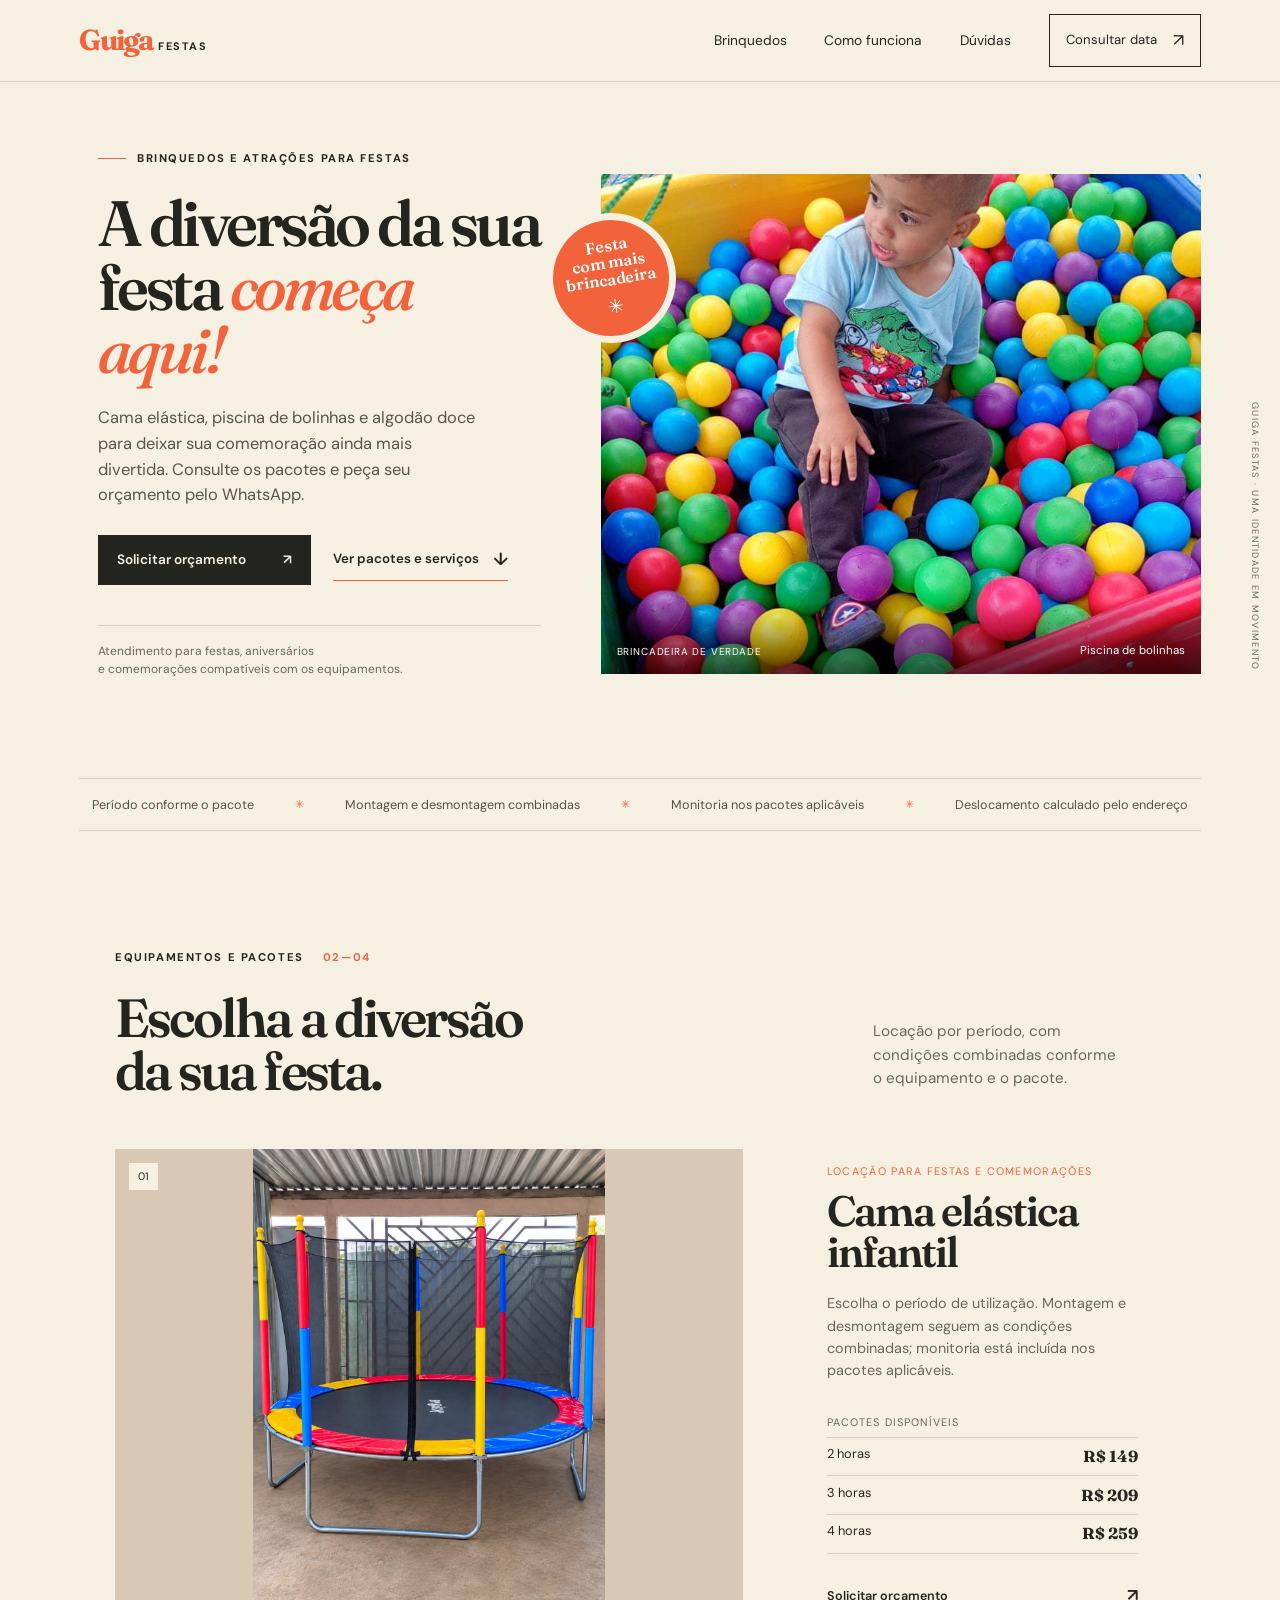
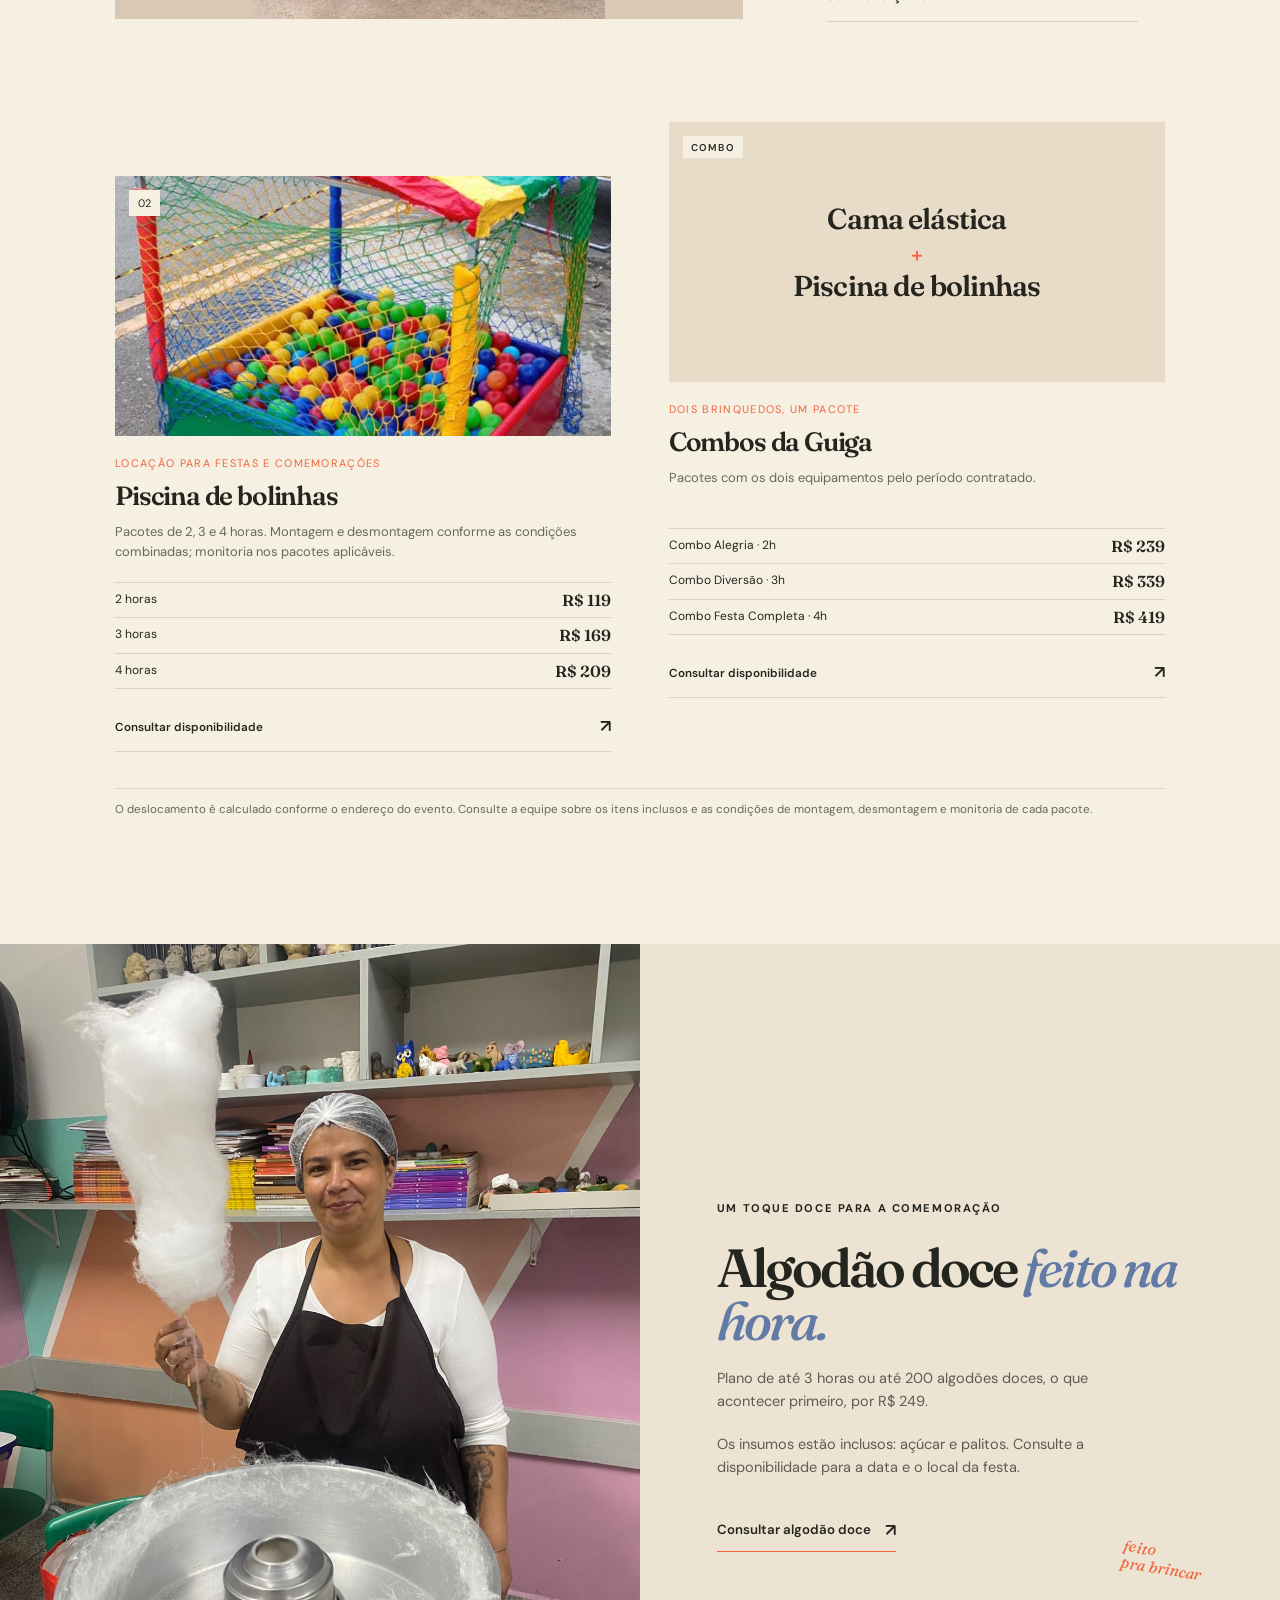
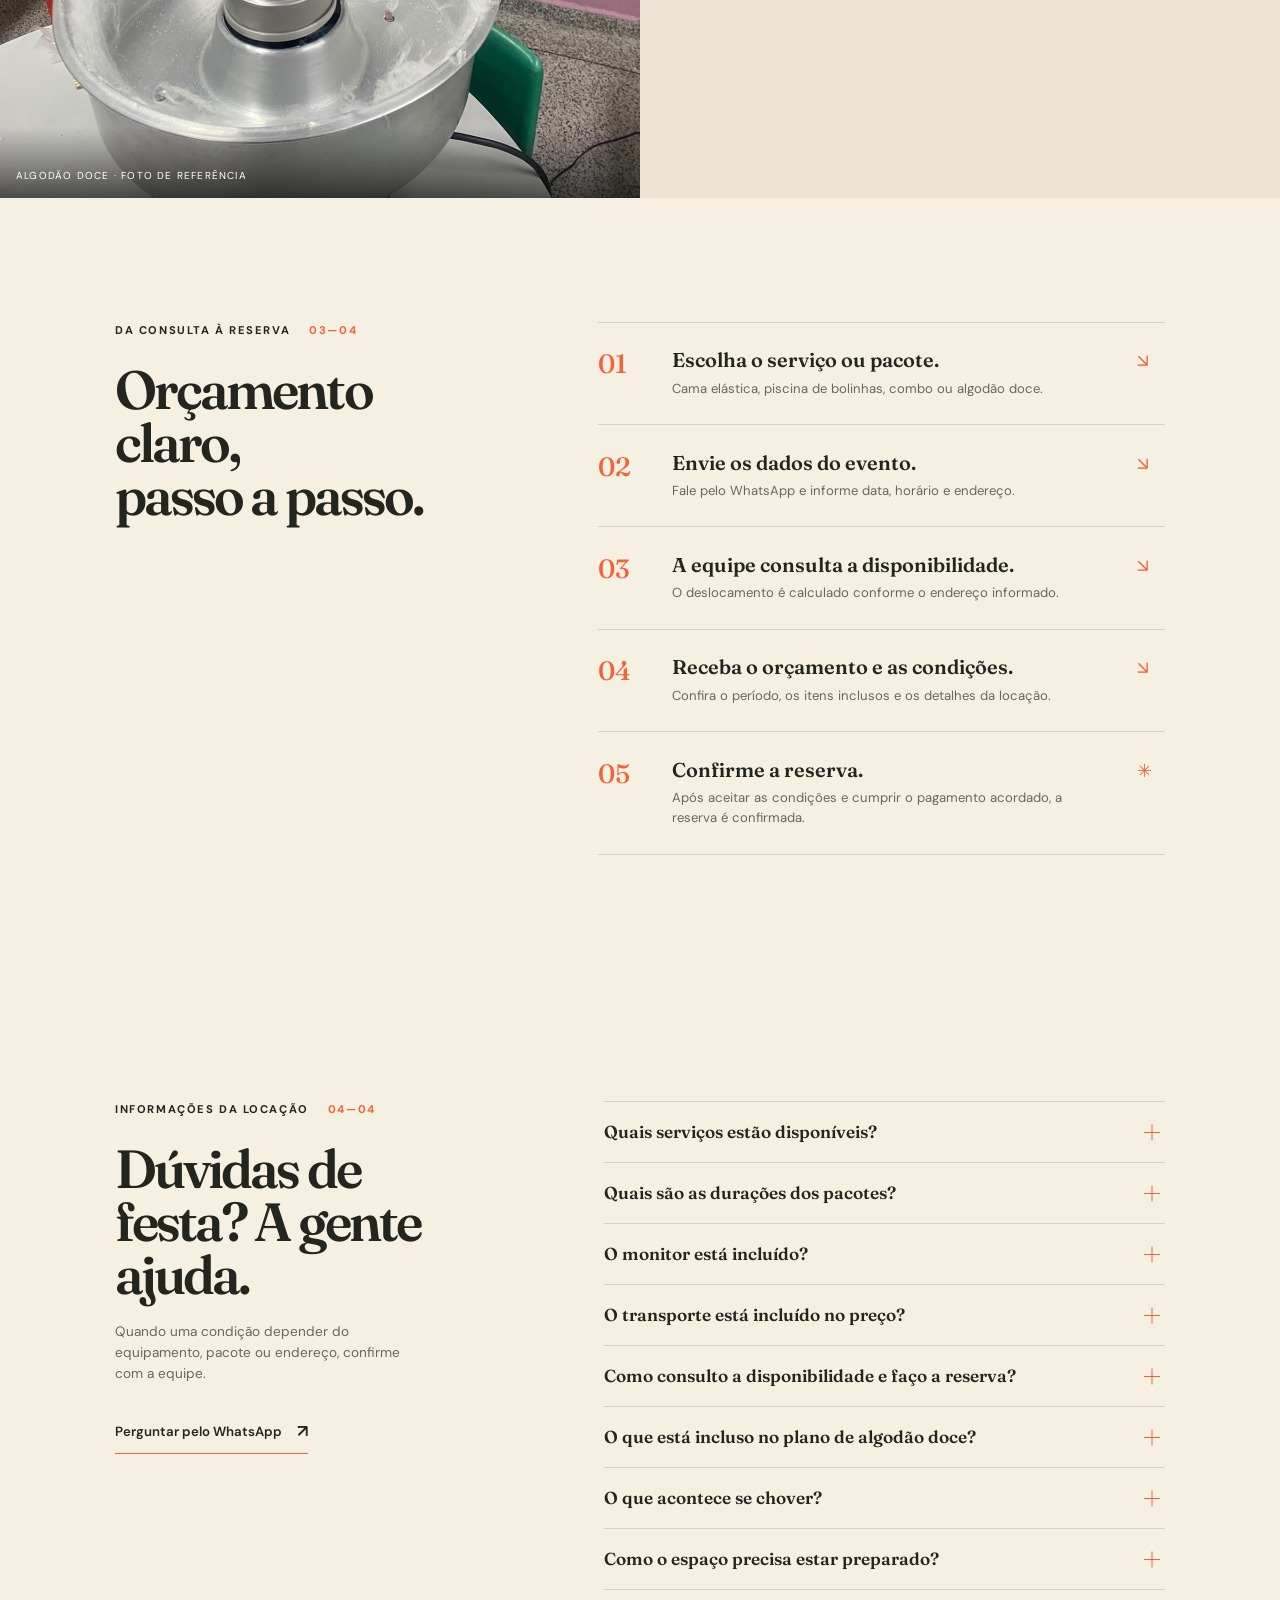
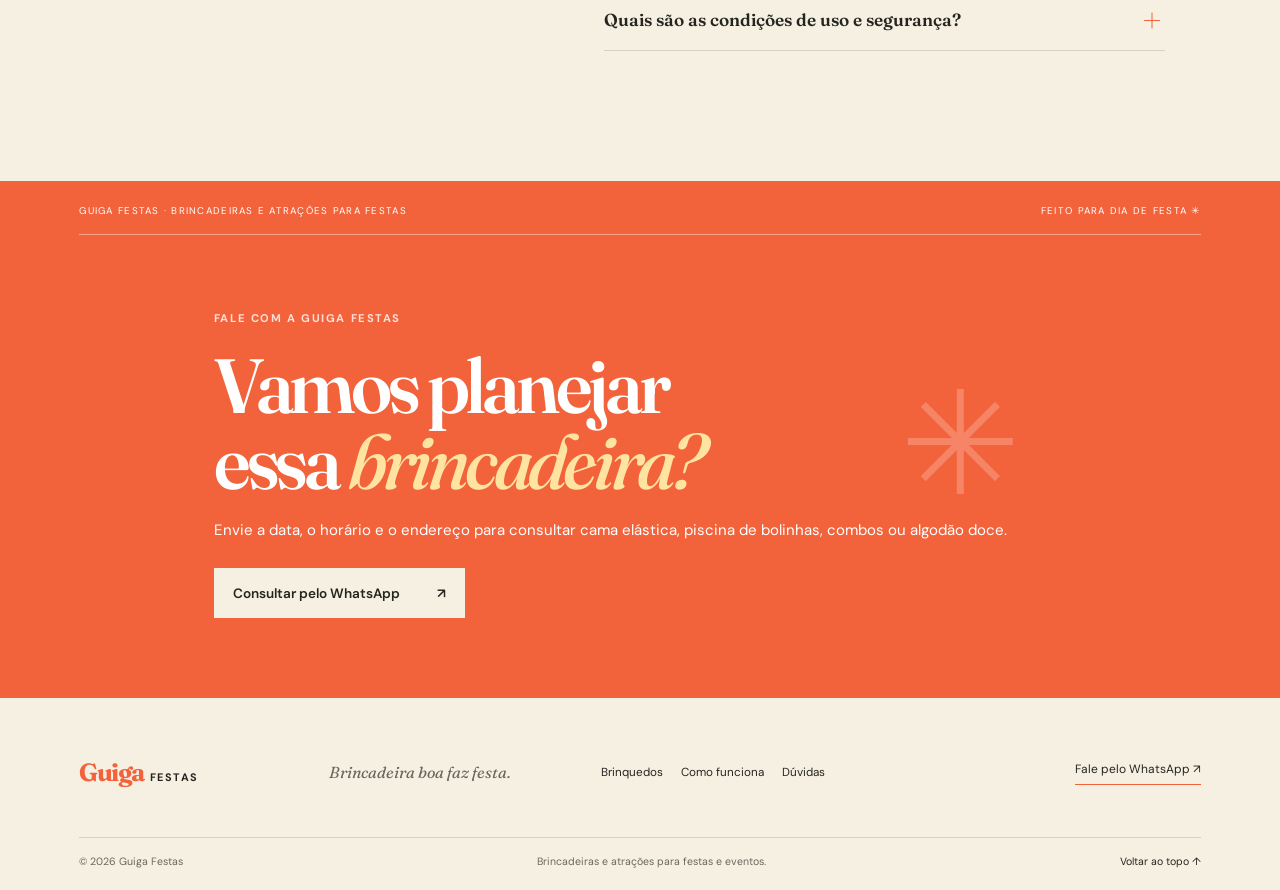
==== index.html @ c01f260a "Add Guiga Festas landing page" ====
<!doctype html>
<html lang="pt-BR">
<head>
  <meta charset="utf-8">
  <meta name="viewport" content="width=device-width, initial-scale=1">
  <meta name="theme-color" content="#f6f0e3">
  <meta name="description" content="Locação de cama elástica, piscina de bolinhas e algodão doce para festas. Consulte pacotes e peça seu orçamento pelo WhatsApp.">
  <title>Guiga Festas — brincadeira boa faz festa</title>
  <link rel="preconnect" href="https://fonts.googleapis.com">
  <link rel="preconnect" href="https://fonts.gstatic.com" crossorigin>
  <link href="https://fonts.googleapis.com/css2?family=DM+Sans:wght@400;500;600;700&family=Fraunces:opsz,wght@9..144,500;9..144,600;9..144,700&display=swap" rel="stylesheet">
  <link rel="stylesheet" href="styles.css">
  <script src="script.js" defer></script>
</head>
<body>
  <a class="skip-link" href="#conteudo">Pular para o conteúdo</a>
  <header class="site-header">
    <a class="wordmark" href="#inicio" aria-label="Guiga Festas, início"><span>Guiga</span><small>Festas</small></a>
    <button class="menu-toggle" aria-expanded="false" aria-controls="main-nav"><span class="menu-lines"></span><span class="sr-only">Abrir menu</span></button>
    <nav id="main-nav" class="main-nav" aria-label="Navegação principal">
      <a href="#brinquedos">Brinquedos</a><a href="#como-funciona">Como funciona</a><a href="#duvidas">Dúvidas</a>
      <a class="nav-cta" data-whatsapp="Quero pedir um orçamento" href="#">Consultar data <span aria-hidden="true">↗</span></a>
    </nav>
  </header>

  <main id="conteudo">
    <section class="hero" id="inicio" aria-labelledby="hero-title">
      <div class="hero-copy">
        <p class="eyebrow"><span class="eyebrow-line"></span> Brinquedos e atrações para festas</p>
        <h1 id="hero-title">A diversão da sua festa <em>começa aqui!</em></h1>
        <p class="hero-intro">Cama elástica, piscina de bolinhas e algodão doce para deixar sua comemoração ainda mais divertida. Consulte os pacotes e peça seu orçamento pelo WhatsApp.</p>
        <div class="hero-actions"><a class="button button-dark" data-whatsapp="Cama elástica, piscina de bolinhas, combo ou algodão doce" href="#">Solicitar orçamento <span aria-hidden="true">↗</span></a><a class="text-link" href="#brinquedos">Ver pacotes e serviços <span aria-hidden="true">↓</span></a></div>
        <p class="hero-note">Atendimento para festas, aniversários<br>e comemorações compatíveis com os equipamentos.</p>
      </div>
      <div class="hero-visual">
        <img src="assets/crianca-piscina-bolinhas.jpg" alt="Criança brincando na piscina de bolinhas coloridas da Guiga Festas" fetchpriority="high">
        <div class="photo-caption"><span>BRINCADEIRA DE VERDADE</span><span>Piscina de bolinhas</span></div>
        <p class="image-stamp">Festa<br>com mais<br>brincadeira<span>✳</span></p>
      </div>
      <div class="hero-side-label">GUIGA FESTAS · UMA IDENTIDADE EM MOVIMENTO</div>
    </section>

    <section class="service-strip" aria-label="O que considerar na locação"><p>Período conforme o pacote</p><span aria-hidden="true">✳</span><p>Montagem e desmontagem combinadas</p><span aria-hidden="true">✳</span><p>Monitoria nos pacotes aplicáveis</p><span aria-hidden="true">✳</span><p>Deslocamento calculado pelo endereço</p></section>

    <section class="catalog section-wrap" id="brinquedos" aria-labelledby="catalog-title">
      <div class="section-heading"><div><p class="eyebrow">Equipamentos e pacotes <span>02—04</span></p><h2 id="catalog-title">Escolha a diversão<br>da sua festa.</h2></div><p class="section-lede">Locação por período, com condições combinadas conforme o equipamento e o pacote.</p></div>
      <article class="product-feature">
        <div class="product-photo feature-photo"><img src="assets/cama-elastica.jpg" alt="Cama elástica colorida com rede de proteção da Guiga Festas" loading="lazy"><span class="photo-index">01</span></div>
        <div class="product-info feature-info"><p class="product-kicker">Locação para festas e comemorações</p><h3>Cama elástica<br>infantil</h3><p>Escolha o período de utilização. Montagem e desmontagem seguem as condições combinadas; monitoria está incluída nos pacotes aplicáveis.</p><div class="feature-packages"><p class="package-label">Pacotes disponíveis</p><ul><li><span>2 horas</span><strong>R$ 149</strong></li><li><span>3 horas</span><strong>R$ 209</strong></li><li><span>4 horas</span><strong>R$ 259</strong></li></ul></div><a class="arrow-link" href="#consultar" data-whatsapp="Cama elástica infantil">Solicitar orçamento <span>↗</span></a></div>
      </article>
      <div class="product-grid">
        <article class="product-item product-balls"><div class="product-photo"><img src="assets/piscina-bolinhas.jpg" alt="Piscina de bolinhas colorida da Guiga Festas" loading="lazy"><span class="photo-index">02</span></div><div class="item-title"><div><p class="product-kicker">Locação para festas e comemorações</p><h3>Piscina de bolinhas</h3></div></div><p>Pacotes de 2, 3 e 4 horas. Montagem e desmontagem conforme as condições combinadas; monitoria nos pacotes aplicáveis.</p><ul class="package-list" aria-label="Pacotes de piscina de bolinhas"><li><span>2 horas</span><strong>R$ 119</strong></li><li><span>3 horas</span><strong>R$ 169</strong></li><li><span>4 horas</span><strong>R$ 209</strong></li></ul><a class="arrow-link" href="#consultar" data-whatsapp="Piscina de bolinhas">Consultar disponibilidade <span>↗</span></a></article>
        <article class="product-item product-combo"><div class="product-photo combo-visual" aria-label="Combo com cama elástica e piscina de bolinhas"><span>Cama elástica<br><b>+</b><br>Piscina de bolinhas</span><small>COMBO</small></div><div class="item-title"><div><p class="product-kicker">Dois brinquedos, um pacote</p><h3>Combos da Guiga</h3></div></div><p>Pacotes com os dois equipamentos pelo período contratado.</p><ul class="package-list" aria-label="Pacotes combo"><li><span>Combo Alegria · 2h</span><strong>R$ 239</strong></li><li><span>Combo Diversão · 3h</span><strong>R$ 339</strong></li><li><span>Combo Festa Completa · 4h</span><strong>R$ 419</strong></li></ul><a class="arrow-link" href="#consultar" data-whatsapp="Combo cama elástica + piscina de bolinhas">Consultar disponibilidade <span>↗</span></a></article>
      </div>
      <p class="price-note">O deslocamento é calculado conforme o endereço do evento. Consulte a equipe sobre os itens inclusos e as condições de montagem, desmontagem e monitoria de cada pacote.</p>
    </section>

    <section class="about" aria-labelledby="about-title"><div class="about-photo"><img src="assets/algodao-doce.jpg" alt="Algodão doce sendo preparado para uma festa" loading="lazy"><span class="photo-caption">ALGODÃO DOCE · FOTO DE REFERÊNCIA</span></div><div class="about-copy"><p class="eyebrow">Um toque doce para a comemoração</p><h2 id="about-title">Algodão doce <em>feito na hora.</em></h2><p>Plano de até 3 horas ou até 200 algodões doces, o que acontecer primeiro, por R$ 249.</p><p>Os insumos estão inclusos: açúcar e palitos. Consulte a disponibilidade para a data e o local da festa.</p><a class="text-link" data-whatsapp="Algodão doce — plano de até 3 horas ou até 200 unidades, R$ 249" href="#">Consultar algodão doce <span aria-hidden="true">↗</span></a><span class="scribble" aria-hidden="true">feito<br>pra brincar</span></div></section>

    <section class="steps section-wrap" id="como-funciona" aria-labelledby="steps-title"><div class="steps-heading"><p class="eyebrow">Da consulta à reserva <span>03—04</span></p><h2 id="steps-title">Orçamento claro,<br>passo a passo.</h2></div><ol class="steps-list"><li><span class="step-no">01</span><div><h3>Escolha o serviço ou pacote.</h3><p>Cama elástica, piscina de bolinhas, combo ou algodão doce.</p></div><span class="step-mark">↘</span></li><li><span class="step-no">02</span><div><h3>Envie os dados do evento.</h3><p>Fale pelo WhatsApp e informe data, horário e endereço.</p></div><span class="step-mark">↘</span></li><li><span class="step-no">03</span><div><h3>A equipe consulta a disponibilidade.</h3><p>O deslocamento é calculado conforme o endereço informado.</p></div><span class="step-mark">↘</span></li><li><span class="step-no">04</span><div><h3>Receba o orçamento e as condições.</h3><p>Confira o período, os itens inclusos e os detalhes da locação.</p></div><span class="step-mark">↘</span></li><li><span class="step-no">05</span><div><h3>Confirme a reserva.</h3><p>Após aceitar as condições e cumprir o pagamento acordado, a reserva é confirmada.</p></div><span class="step-mark">✳</span></li></ol></section>

    <section class="faq section-wrap" id="duvidas" aria-labelledby="faq-title"><div class="faq-intro"><p class="eyebrow">Informações da locação <span>04—04</span></p><h2 id="faq-title">Dúvidas de<br>festa? A gente ajuda.</h2><p>Quando uma condição depender do equipamento, pacote ou endereço, confirme com a equipe.</p><a class="text-link" data-whatsapp="Tenho uma dúvida sobre locação" href="#">Perguntar pelo WhatsApp <span>↗</span></a></div><div class="faq-list"><details><summary>Quais serviços estão disponíveis?<span aria-hidden="true"></span></summary><p>A Guiga Festas oferece cama elástica, piscina de bolinhas, combos e algodão doce.</p></details><details><summary>Quais são as durações dos pacotes?<span aria-hidden="true"></span></summary><p>Cama elástica: 2, 3 ou 4 horas. Piscina: 2h, 3h ou 4h. Combos: 2h, 3h ou 4h. Algodão doce: até 3 horas ou até 200 unidades.</p></details><details><summary>O monitor está incluído?<span aria-hidden="true"></span></summary><p>A monitoria está incluída nos pacotes aplicáveis de locação dos brinquedos. Confirme com a equipe se faz parte do pacote escolhido.</p></details><details><summary>O transporte está incluído no preço?<span aria-hidden="true"></span></summary><p>O deslocamento é calculado conforme o endereço do evento. Envie bairro ou CEP para receber o orçamento.</p></details><details><summary>Como consulto a disponibilidade e faço a reserva?<span aria-hidden="true"></span></summary><p>Envie brinquedo, serviço ou pacote, data, horário e endereço pelo WhatsApp. A equipe verifica a disponibilidade e apresenta o orçamento. A reserva é confirmada após o aceite das condições e a confirmação do pagamento acordado.</p></details><details><summary>O que está incluso no plano de algodão doce?<span aria-hidden="true"></span></summary><p>O plano custa R$ 249 e inclui açúcar e palitos. A duração é de até 3 horas ou até 200 algodões doces, o que acontecer primeiro.</p></details><details><summary>O que acontece se chover?<span aria-hidden="true"></span></summary><p>As condições para chuva dependem do equipamento e do evento. Consulte a equipe antes de contratar.</p></details><details><summary>Como o espaço precisa estar preparado?<span aria-hidden="true"></span></summary><p>As necessidades variam por equipamento e local. Informe como é o espaço e confirme os requisitos com a equipe.</p></details><details><summary>Quais são as condições de uso e segurança?<span aria-hidden="true"></span></summary><p>As orientações de uso são informadas conforme o equipamento e o pacote. Consulte a equipe para conhecer as condições aplicáveis.</p></details></div></section>

    <section class="closing" id="consultar"><div class="closing-top"><span>GUIGA FESTAS · BRINCADEIRAS E ATRAÇÕES PARA FESTAS</span><span>FEITO PARA DIA DE FESTA ✳</span></div><div class="closing-body"><p class="eyebrow">Fale com a Guiga Festas</p><h2>Vamos planejar<br>essa <em>brincadeira?</em></h2><p>Envie a data, o horário e o endereço para consultar cama elástica, piscina de bolinhas, combos ou algodão doce.</p><a class="button button-light" data-whatsapp="Quero pedir um orçamento" href="#">Consultar pelo WhatsApp <span aria-hidden="true">↗</span></a><span class="closing-star" aria-hidden="true">✳</span></div></section>
  </main>

  <footer class="site-footer"><a class="wordmark footer-mark" href="#inicio"><span>Guiga</span><small>Festas</small></a><p>Brincadeira boa faz festa.</p><nav aria-label="Links do rodapé"><a href="#brinquedos">Brinquedos</a><a href="#como-funciona">Como funciona</a><a href="#duvidas">Dúvidas</a></nav><a class="footer-contact" data-whatsapp="Quero pedir um orçamento" href="#">Fale pelo WhatsApp ↗</a><div class="footer-bottom"><span>© <span id="current-year"></span> Guiga Festas</span><span>Brincadeiras e atrações para festas e eventos.</span><a href="#inicio">Voltar ao topo ↑</a></div></footer>
</body>
</html>
---- styles.css ----
:root{--paper:#f6f0e3;--ink:#25251f;--muted:#68675e;--orange:#f2633b;--coral:#e99779;--blue:#627aa6;--line:#d8d0c1;--serif:'Fraunces',Georgia,serif;--sans:'DM Sans',Arial,sans-serif}*{box-sizing:border-box}html{scroll-behavior:smooth;scroll-padding-top:88px}body{margin:0;background:var(--paper);color:var(--ink);font-family:var(--sans);font-size:16px;line-height:1.55}img{display:block;width:100%;height:100%;object-fit:cover}a{color:inherit;text-decoration:none}button{font:inherit}.skip-link{position:absolute;top:-50px;left:1rem;background:var(--ink);color:white;padding:.7rem;z-index:20}.skip-link:focus{top:1rem}.sr-only{position:absolute;width:1px;height:1px;padding:0;margin:-1px;overflow:hidden;clip:rect(0,0,0,0);white-space:nowrap;border:0}.site-header{height:82px;padding:0 6.2%;display:flex;align-items:center;justify-content:space-between;border-bottom:1px solid var(--line);position:relative;z-index:10;background:var(--paper)}.wordmark{display:flex;align-items:baseline;gap:.35rem;font-family:var(--serif);font-weight:700;letter-spacing:-.06em;font-size:1.8rem;color:var(--orange)}.wordmark small{font:700 .68rem var(--sans);letter-spacing:.14em;text-transform:uppercase;color:var(--ink)}.main-nav{display:flex;align-items:center;gap:2.35rem;font-size:.86rem}.main-nav>a:not(.nav-cta),.site-footer nav a{transition:color .2s}.main-nav>a:hover,.site-footer nav a:hover{color:var(--orange)}.nav-cta{border:1px solid var(--ink);padding:.72rem 1rem;display:flex;gap:1rem;align-items:center;font-size:.82rem}.nav-cta span,.text-link span,.arrow-link span{font-size:1.1rem}.menu-toggle{display:none}.hero{position:relative;min-height:610px;padding:46px 6.2% 58px;display:grid;grid-template-columns:.87fr 1.13fr;gap:5.3%;align-items:center;max-width:1600px;margin:auto}.hero-copy{padding:22px 0 30px 4%}.eyebrow{font-size:.7rem;text-transform:uppercase;letter-spacing:.14em;font-weight:700;display:flex;align-items:center;gap:.7rem;margin:0 0 1.5rem}.eyebrow-line{width:28px;height:1px;background:var(--orange)}.hero h1,.section-heading h2,.about-copy h2,.steps h2,.gallery-heading h2,.faq h2,.closing h2{font:600 clamp(3rem,5vw,5.15rem)/.99 var(--serif);letter-spacing:-.055em;margin:0}.hero h1 em,.about-copy h2 em,.closing h2 em{font-weight:500;color:var(--orange)}.hero-intro{max-width:380px;font-size:1.03rem;color:#56564e;margin:1.5rem 0 1.7rem}.hero-actions{display:flex;align-items:center;gap:1.35rem;flex-wrap:wrap}.button{display:inline-flex;align-items:center;justify-content:space-between;gap:2.3rem;padding:.9rem 1.2rem;font-weight:600;font-size:.85rem;min-height:50px;transition:transform .2s,background .2s}.button:hover{transform:translateY(-2px)}.button-dark{background:var(--ink);color:var(--paper)}.button-dark:hover{background:var(--orange)}.text-link{display:inline-flex;align-items:center;gap:.9rem;border-bottom:1px solid var(--orange);padding:.45rem 0;font-size:.83rem;font-weight:600}.hero-note{border-top:1px solid var(--line);padding-top:1rem;margin-top:2.5rem;font-size:.75rem;line-height:1.5;color:var(--muted)}.hero-visual{height:500px;position:relative;background:#dfc3a4}.hero-visual>img{object-position:center 48%}.photo-caption{position:absolute;bottom:0;left:0;right:0;background:linear-gradient(transparent,rgba(0,0,0,.63));color:white;padding:2.5rem 1rem .9rem;display:flex;justify-content:space-between;align-items:end;font-size:.63rem;letter-spacing:.08em;text-transform:uppercase}.photo-caption span:last-child{text-transform:none;letter-spacing:0;font-size:.72rem}.image-stamp{position:absolute;left:-48px;top:30px;width:116px;height:116px;border-radius:50%;background:var(--orange);color:#fff;text-align:center;display:grid;place-content:center;font:600 1rem/1.05 var(--serif);transform:rotate(-9deg);box-shadow:0 0 0 7px var(--paper)}.image-stamp span{font:1.2rem var(--sans);margin-top:6px}.hero-side-label{position:absolute;right:1.4%;top:46%;writing-mode:vertical-rl;font-size:.58rem;letter-spacing:.14em;color:var(--muted)}.service-strip{border-top:1px solid var(--line);border-bottom:1px solid var(--line);margin:0 6.2%;display:flex;justify-content:space-around;align-items:center;gap:1rem;padding:1rem 0;color:#53534a}.service-strip p{font-size:.79rem;margin:0}.service-strip span{color:var(--orange);font-size:.7rem}.section-wrap{max-width:1440px;margin:auto;padding-left:9%;padding-right:9%}.catalog{padding-top:118px;padding-bottom:125px}.section-heading{display:flex;align-items:end;justify-content:space-between;margin-bottom:3.1rem}.section-heading .eyebrow span,.steps-heading .eyebrow span,.gallery-heading .eyebrow span,.faq-intro .eyebrow span{color:var(--orange);margin-left:.5rem}.section-heading h2,.steps h2,.gallery-heading h2,.faq h2{font-size:clamp(2.8rem,4.2vw,4.2rem)}.section-lede{max-width:250px;margin:0 4% .4rem 0;color:var(--muted);font-size:.95rem}.product-feature{display:grid;grid-template-columns:1.3fr .7fr;gap:8%;align-items:center}.product-photo{display:block;position:relative;overflow:hidden;background:#d9c8b4}.product-photo img{transition:transform .6s cubic-bezier(.2,.7,.2,1)}.product-photo:hover img{transform:scale(1.035)}.feature-photo{height:470px}.feature-photo img{object-fit:contain;background:#d9c8b4}.photo-index{position:absolute;top:14px;left:14px;background:var(--paper);font-size:.68rem;padding:.3rem .55rem}.feature-info{padding:1rem 8% 0 0}.product-kicker{font-size:.68rem;color:var(--orange);text-transform:uppercase;letter-spacing:.12em;margin:0 0 .7rem}.product-info h3,.product-item h3{font:600 2.65rem/.98 var(--serif);letter-spacing:-.045em;margin:0}.feature-info>p:not(.product-kicker){font-size:.9rem;color:var(--muted);max-width:300px;margin:1.15rem 0 2rem}.product-bottom{border-top:1px solid var(--line);padding-top:1rem;display:grid;gap:1.2rem}.price{font-size:.72rem;color:var(--muted)}.price strong{display:block;color:var(--ink);font:600 1.4rem var(--serif);margin-top:.1rem}.arrow-link{display:flex;justify-content:space-between;align-items:center;font-weight:600;font-size:.79rem;border-bottom:1px solid var(--line);padding:.7rem 0;transition:color .2s}.arrow-link:hover{color:var(--orange)}.product-grid{display:grid;grid-template-columns:1fr 1fr;gap:5.5%;margin-top:100px;align-items:start}.product-item .product-photo{height:260px;margin-bottom:1.2rem}.product-balls{margin-top:54px}.product-combo{margin-top:0}.product-slide{margin-top:92px}.item-title{display:flex;justify-content:space-between;align-items:end;gap:.5rem}.item-title h3{font-size:1.65rem}.item-title .price{text-align:right;white-space:nowrap}.item-title .price strong{font-size:1.13rem}.product-item>p:not(.product-kicker){color:var(--muted);font-size:.81rem;min-height:44px}.product-item .arrow-link{font-size:.73rem}.package-list{list-style:none;padding:0;margin:1rem 0 .8rem;border-top:1px solid var(--line)}.package-list li{display:flex;justify-content:space-between;gap:.7rem;padding:.45rem 0;border-bottom:1px solid var(--line);font-size:.75rem}.package-list li strong{font:600 1rem var(--serif);white-space:nowrap}.price-note{font-size:.72rem;color:var(--muted);margin:2.2rem 0 0;border-top:1px solid var(--line);padding-top:.8rem}.about{background:#ece3d2;display:grid;grid-template-columns:1fr 1fr;min-height:580px}.about-photo{position:relative;min-height:580px}.about-photo img{object-position:center 45%}.about-photo .photo-caption{font-size:.63rem;letter-spacing:.12em}.about-copy{padding:100px 13% 90px 12%;position:relative;align-self:center}.about-copy h2{font-size:clamp(2.8rem,4.2vw,4.25rem)}.about-copy h2 em{color:var(--blue)}.about-copy>p:not(.eyebrow){font-size:.91rem;color:#5e5c53;max-width:420px;margin:1.3rem 0}.about-copy .text-link{margin-top:.6rem}.scribble{position:absolute;right:12%;bottom:12%;font:italic 1rem var(--serif);color:var(--orange);transform:rotate(9deg);line-height:1.08}.steps{padding-top:124px;padding-bottom:126px;display:grid;grid-template-columns:.8fr 1.2fr;gap:10%;align-items:start}.steps-list{list-style:none;padding:0;margin:0}.steps-list li{display:grid;grid-template-columns:58px 1fr 28px;gap:1rem;padding:1.55rem 0;border-top:1px solid var(--line);align-items:start}.steps-list li:last-child{border-bottom:1px solid var(--line)}.step-no{font:500 1.65rem var(--serif);color:var(--orange)}.steps-list h3{font:600 1.25rem var(--serif);margin:0}.steps-list p{font-size:.82rem;color:var(--muted);margin:.4rem 0 0;max-width:390px}.step-mark{color:var(--orange);font-size:1.15rem}.party-gallery{position:relative;min-height:630px;background:#e8dcc8;padding:70px 9%;display:grid;grid-template-columns:1.05fr .9fr .92fr;gap:2.4%;align-items:center;overflow:hidden}.gallery-heading{align-self:start;padding-top:24px}.gallery-heading h2{font-size:clamp(2.5rem,3.4vw,3.5rem)}.gallery-heading>p:last-child{font-size:.82rem;color:var(--muted);margin-top:1.2rem}.party-gallery figure{margin:75px 0 0;position:relative}.party-gallery figure img{height:320px}.party-gallery .gallery-one img{height:385px}.party-gallery .gallery-three{margin-top:8px}.party-gallery figcaption{font-size:.63rem;color:var(--muted);padding-top:.5rem}.gallery-doodle{position:absolute;right:11%;top:30px;font:italic 1.1rem var(--serif);color:var(--orange);transform:rotate(8deg)}.faq{padding-top:120px;padding-bottom:130px;display:grid;grid-template-columns:.8fr 1.2fr;gap:11%}.faq-intro>p:not(.eyebrow){font-size:.85rem;color:var(--muted);max-width:290px;margin:1.2rem 0}.faq-intro .text-link{margin-top:.5rem}.faq-list details{border-top:1px solid var(--line)}.faq-list details:last-child{border-bottom:1px solid var(--line)}.faq-list summary{list-style:none;cursor:pointer;position:relative;padding:1.22rem 38px 1.22rem 0;font:600 1.08rem var(--serif)}.faq-list summary::-webkit-details-marker{display:none}.faq-list summary span:before,.faq-list summary span:after{content:"";position:absolute;right:5px;top:50%;width:16px;height:1px;background:var(--orange);transition:transform .2s}.faq-list summary span:after{transform:rotate(90deg)}.faq-list details[open] summary span:after{transform:rotate(0)}.faq-list details p{font-size:.83rem;color:var(--muted);max-width:540px;margin:0;padding:0 30px 1.35rem 0}.closing{background:var(--orange);color:#fff;padding:22px 6.2% 68px;position:relative;overflow:hidden}.closing-top{display:flex;justify-content:space-between;border-bottom:1px solid rgba(255,255,255,.4);padding-bottom:1rem;font-size:.61rem;letter-spacing:.13em}.closing-body{padding:75px 0 12px 12%;position:relative}.closing-body .eyebrow{color:rgba(255,255,255,.8);margin-bottom:1.3rem}.closing h2{font-size:clamp(3.2rem,6vw,5.9rem)}.closing h2 em{color:#ffe3a1}.closing-body>p:not(.eyebrow){margin:1.2rem 0 1.6rem;font-size:.94rem}.button-light{background:var(--paper);color:var(--ink)}.button-light:hover{background:#ffe3a1}.closing-star{position:absolute;right:16%;top:25%;font-size:9rem;color:rgba(255,255,255,.22)}.site-footer{padding:48px 6.2% 20px;display:grid;grid-template-columns:1fr 1.1fr 1.2fr 1.3fr;gap:1rem;align-items:center}.footer-mark{font-size:1.55rem}.site-footer>p{font:italic 1rem var(--serif);color:var(--muted)}.site-footer nav{display:flex;gap:1.1rem;font-size:.73rem}.footer-contact{justify-self:end;font-size:.75rem;border-bottom:1px solid var(--orange);padding-bottom:.35rem}.footer-bottom{grid-column:1/-1;border-top:1px solid var(--line);margin-top:1.4rem;padding-top:1rem;display:flex;justify-content:space-between;gap:1rem;color:var(--muted);font-size:.66rem}.footer-bottom a{color:var(--ink)}:focus-visible{outline:3px solid var(--blue);outline-offset:4px}
@media(max-width:1000px){.hero{padding-left:5%;padding-right:5%;gap:4%;grid-template-columns:.9fr 1.1fr;min-height:560px}.hero-visual{height:440px}.hero-copy{padding-left:1%}.hero h1{font-size:clamp(3rem,6vw,4.3rem)}.hero-side-label{display:none}.section-wrap{padding-left:7%;padding-right:7%}.product-grid{gap:3%}.item-title{display:block}.item-title .price{text-align:left;display:block;margin-top:.5rem}.party-gallery{padding-left:6%;padding-right:6%;grid-template-columns:.95fr 1fr 1fr}.party-gallery figure img{height:270px}.party-gallery .gallery-one img{height:330px}.site-footer{grid-template-columns:1fr 1fr}.site-footer nav{justify-content:flex-start}.footer-contact{justify-self:start}.footer-bottom{flex-wrap:wrap}}
@media(max-width:700px){html{scroll-padding-top:68px}.site-header{height:68px;padding:0 5%}.wordmark{font-size:1.55rem}.menu-toggle{display:block;border:0;background:none;width:46px;height:46px;position:relative;z-index:12;cursor:pointer}.menu-lines,.menu-lines:before,.menu-lines:after{position:absolute;width:21px;height:1.5px;background:var(--ink);left:12px;top:22px;content:"";transition:transform .2s}.menu-lines:before{left:0;top:-6px}.menu-lines:after{left:0;top:6px}.menu-toggle[aria-expanded=true] .menu-lines{background:transparent}.menu-toggle[aria-expanded=true] .menu-lines:before{transform:translateY(6px) rotate(45deg)}.menu-toggle[aria-expanded=true] .menu-lines:after{transform:translateY(-6px) rotate(-45deg)}.main-nav{display:none;position:absolute;left:0;right:0;top:68px;background:var(--paper);border-bottom:1px solid var(--line);padding:1rem 5% 1.4rem;align-items:stretch;gap:0;flex-direction:column}.main-nav.is-open{display:flex}.main-nav>a:not(.nav-cta){padding:.88rem 0;border-bottom:1px solid var(--line)}.nav-cta{margin-top:1rem;justify-content:space-between}.hero{display:flex;flex-direction:column;align-items:stretch;padding:38px 5% 38px;gap:1.8rem}.hero-copy{padding:0}.hero .eyebrow{margin-bottom:1rem}.hero h1{font-size:clamp(3.25rem,12vw,4.7rem);max-width:550px}.hero-intro{font-size:.94rem;margin:1.15rem 0 1.3rem;max-width:440px}.hero-actions{gap:1rem}.button{min-height:48px}.hero-note{display:none}.hero-visual{height:380px;margin-left:8%;}.image-stamp{width:94px;height:94px;left:-32px;top:18px;font-size:.82rem;box-shadow:0 0 0 5px var(--paper)}.photo-caption{padding:2.3rem .65rem .65rem;font-size:.55rem}.photo-caption span:last-child{font-size:.62rem}.service-strip{margin:0 5%;justify-content:center;flex-wrap:wrap;overflow:visible;gap:.65rem .85rem;padding:.9rem 0;white-space:normal}.service-strip p{font-size:.66rem}.service-strip span{font-size:.58rem}.section-wrap{padding-left:6%;padding-right:6%}.catalog{padding-top:78px;padding-bottom:78px}.section-heading{display:block;margin-bottom:2rem}.section-heading h2,.steps h2,.gallery-heading h2,.faq h2{font-size:clamp(2.8rem,10vw,3.6rem)}.section-lede{margin:1.1rem 0 0;max-width:300px}.product-feature{grid-template-columns:1fr;gap:1.2rem}.feature-photo{height:340px}.feature-photo img{object-fit:contain;background:#d9c8b4}.feature-info{padding:0}.product-info h3{font-size:2.5rem}.feature-info>p:not(.product-kicker){margin:.8rem 0 1.2rem}.product-bottom{grid-template-columns:1fr 1.3fr;align-items:center;gap:1rem}.product-grid{grid-template-columns:1fr;gap:3rem;margin-top:62px}.product-balls,.product-slide{margin-top:0}.product-item .product-photo{height:200px;margin-bottom:.85rem}.product-combo{margin-top:0}.item-title{display:block}.item-title h3{font-size:1.45rem}.item-title .price{margin-top:.4rem}.item-title .price strong{display:inline;margin-left:.2rem;font-size:1rem}.product-item>p:not(.product-kicker){font-size:.76rem;min-height:56px;margin:.6rem 0}.product-item .arrow-link{font-size:.68rem}.price-note{line-height:1.5;margin-top:1.6rem}.about{grid-template-columns:1fr}.about-photo{min-height:420px;height:420px}.about-photo img{object-position:center 55%}.about-copy{padding:60px 7% 72px}.about-copy h2{font-size:clamp(2.9rem,10vw,3.8rem)}.about-copy>p:not(.eyebrow){font-size:.86rem}.scribble{right:9%;bottom:17%}.steps{padding-top:80px;padding-bottom:80px;grid-template-columns:1fr;gap:2rem}.steps-list li{grid-template-columns:48px 1fr 22px;gap:.6rem;padding:1.15rem 0}.steps-list h3{font-size:1.12rem}.steps-list p{font-size:.78rem}.party-gallery{min-height:0;padding:60px 6%;grid-template-columns:1fr 1fr;gap:1rem}.gallery-heading{grid-column:1/-1;padding:0 0 .5rem}.gallery-heading>p:last-child{margin:.7rem 0 0}.party-gallery figure{margin:0}.party-gallery figure img,.party-gallery .gallery-one img{height:230px}.party-gallery .gallery-one{grid-column:1/-1;width:74%;}.party-gallery .gallery-two{margin-top:22px}.party-gallery .gallery-three{margin-top:0}.party-gallery figcaption{font-size:.57rem}.gallery-doodle{right:8%;top:34%;font-size:.9rem}.faq{padding-top:80px;padding-bottom:84px;grid-template-columns:1fr;gap:2rem}.faq-intro>p:not(.eyebrow){max-width:350px}.faq-list summary{font-size:1rem;padding:1rem 36px 1rem 0}.faq-list details p{font-size:.78rem}.closing{padding:18px 5% 52px}.closing-top{font-size:.49rem;gap:.5rem}.closing-top span:last-child{text-align:right}.closing-body{padding:62px 0 10px}.closing h2{font-size:clamp(3.1rem,11.5vw,4.4rem)}.closing-body>p:not(.eyebrow){max-width:280px;font-size:.84rem}.closing-star{right:2%;top:16%;font-size:5rem}.site-footer{padding:37px 5% 18px;grid-template-columns:1fr 1fr;gap:.5rem}.site-footer>p{font-size:.88rem}.site-footer nav{grid-column:1/-1;flex-wrap:wrap;gap:1.1rem;margin-top:.5rem}.footer-contact{grid-column:1/-1}.footer-bottom{grid-column:1/-1;margin-top:1rem;display:grid;grid-template-columns:1fr auto;gap:.6rem;font-size:.61rem}.footer-bottom span:nth-child(2){grid-column:1/-1;grid-row:2}.footer-bottom a{grid-column:2;grid-row:1}}
@media(max-width:390px){.hero h1{font-size:3.05rem}.hero-visual{height:320px}.hero-actions{align-items:flex-start;flex-direction:column}.product-item .product-photo{height:170px}.item-title h3{font-size:1.3rem}.product-item .arrow-link{font-size:.62rem}.party-gallery figure img,.party-gallery .gallery-one img{height:190px}}
@media(prefers-reduced-motion:reduce){*,*::before,*::after{scroll-behavior:auto!important;transition:none!important;animation:none!important}}

.feature-packages{margin:1rem 0 1.1rem}.package-label{margin:0 0 .4rem;font-size:.68rem;text-transform:uppercase;letter-spacing:.1em;color:var(--muted)}.feature-packages ul{list-style:none;margin:0;padding:0;border-top:1px solid var(--line)}.feature-packages li{display:flex;justify-content:space-between;gap:1rem;padding:.4rem 0;border-bottom:1px solid var(--line);font-size:.8rem}.feature-packages li strong{font-family:var(--serif);font-size:1rem}.feature-info .arrow-link{margin-top:.8rem}.combo-visual{height:260px;display:grid;place-content:center;text-align:center;background:#e8dcc8;color:var(--ink);font:600 1.8rem/1.15 var(--serif);letter-spacing:-.03em}.combo-visual b{font:500 1.35rem var(--sans);color:var(--orange)}.combo-visual small{position:absolute;top:14px;left:14px;font:600 .62rem var(--sans);letter-spacing:.12em;background:var(--paper);padding:.3rem .5rem}
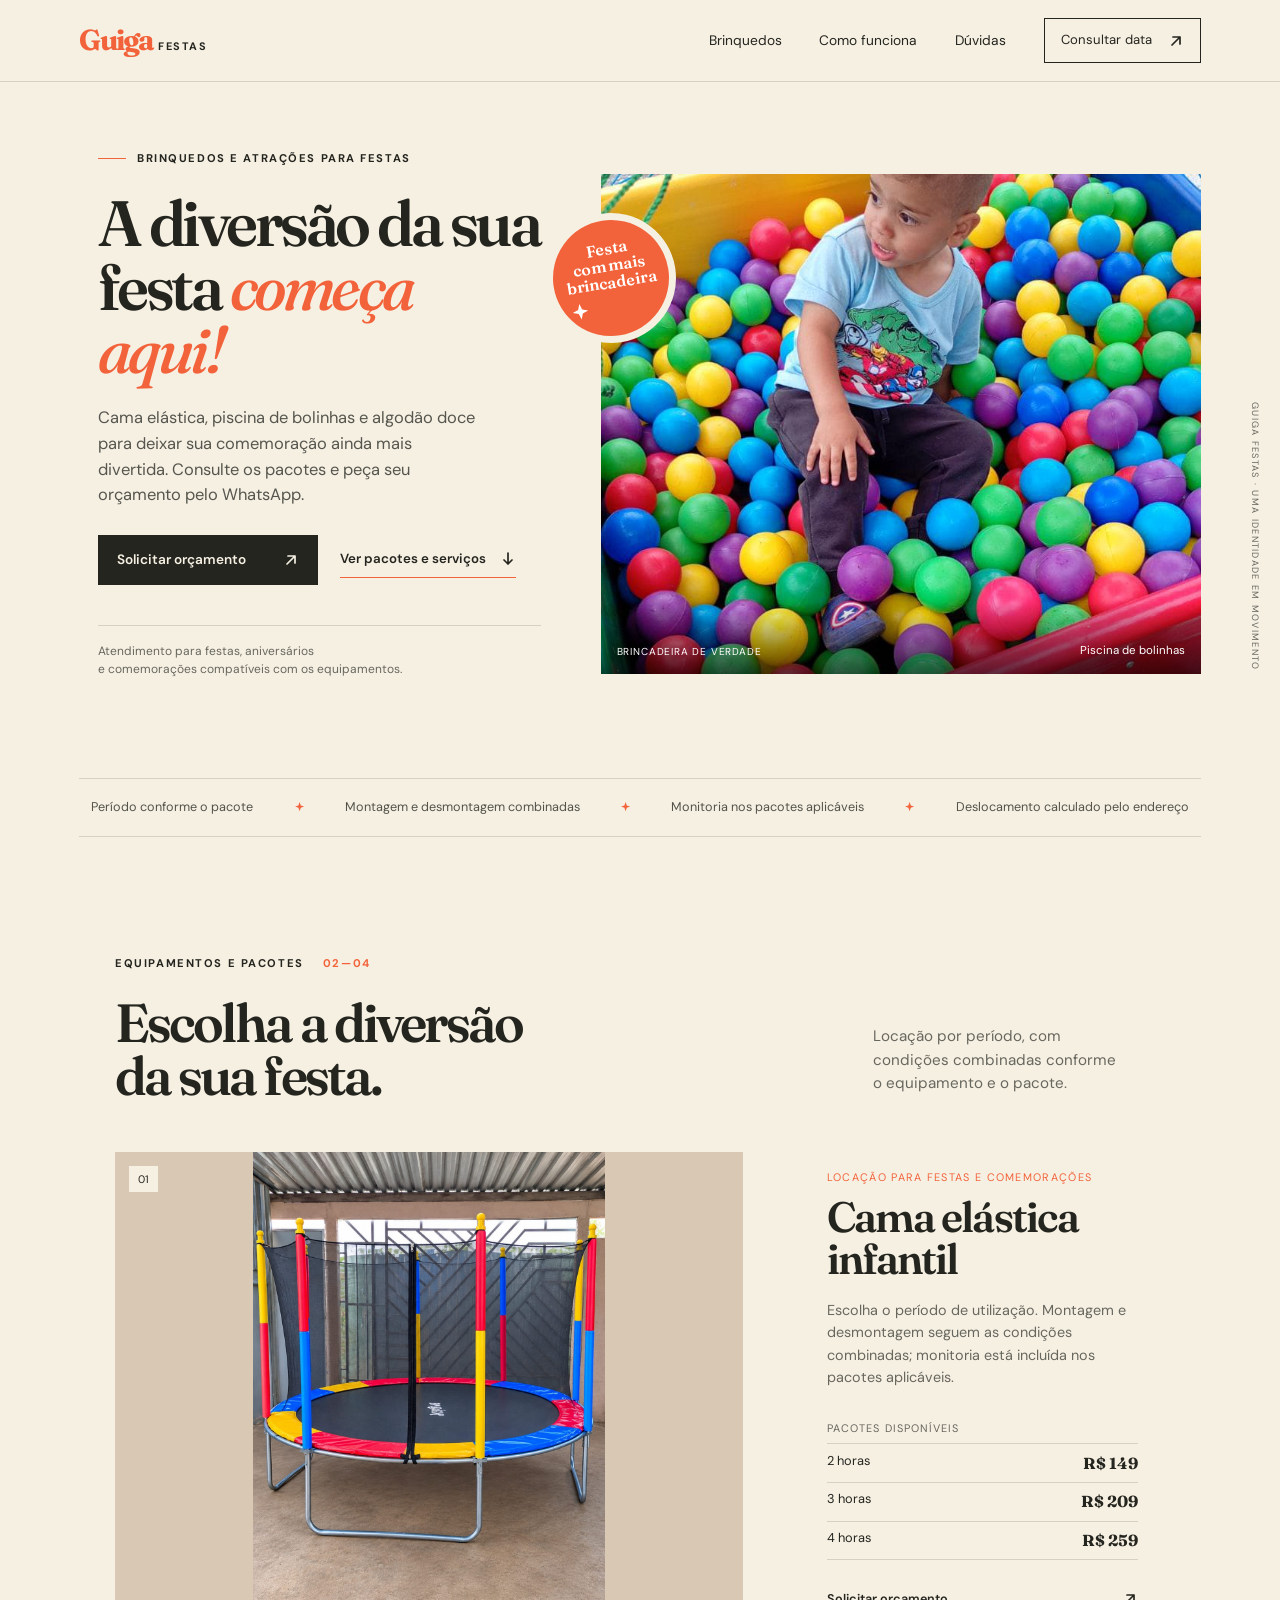
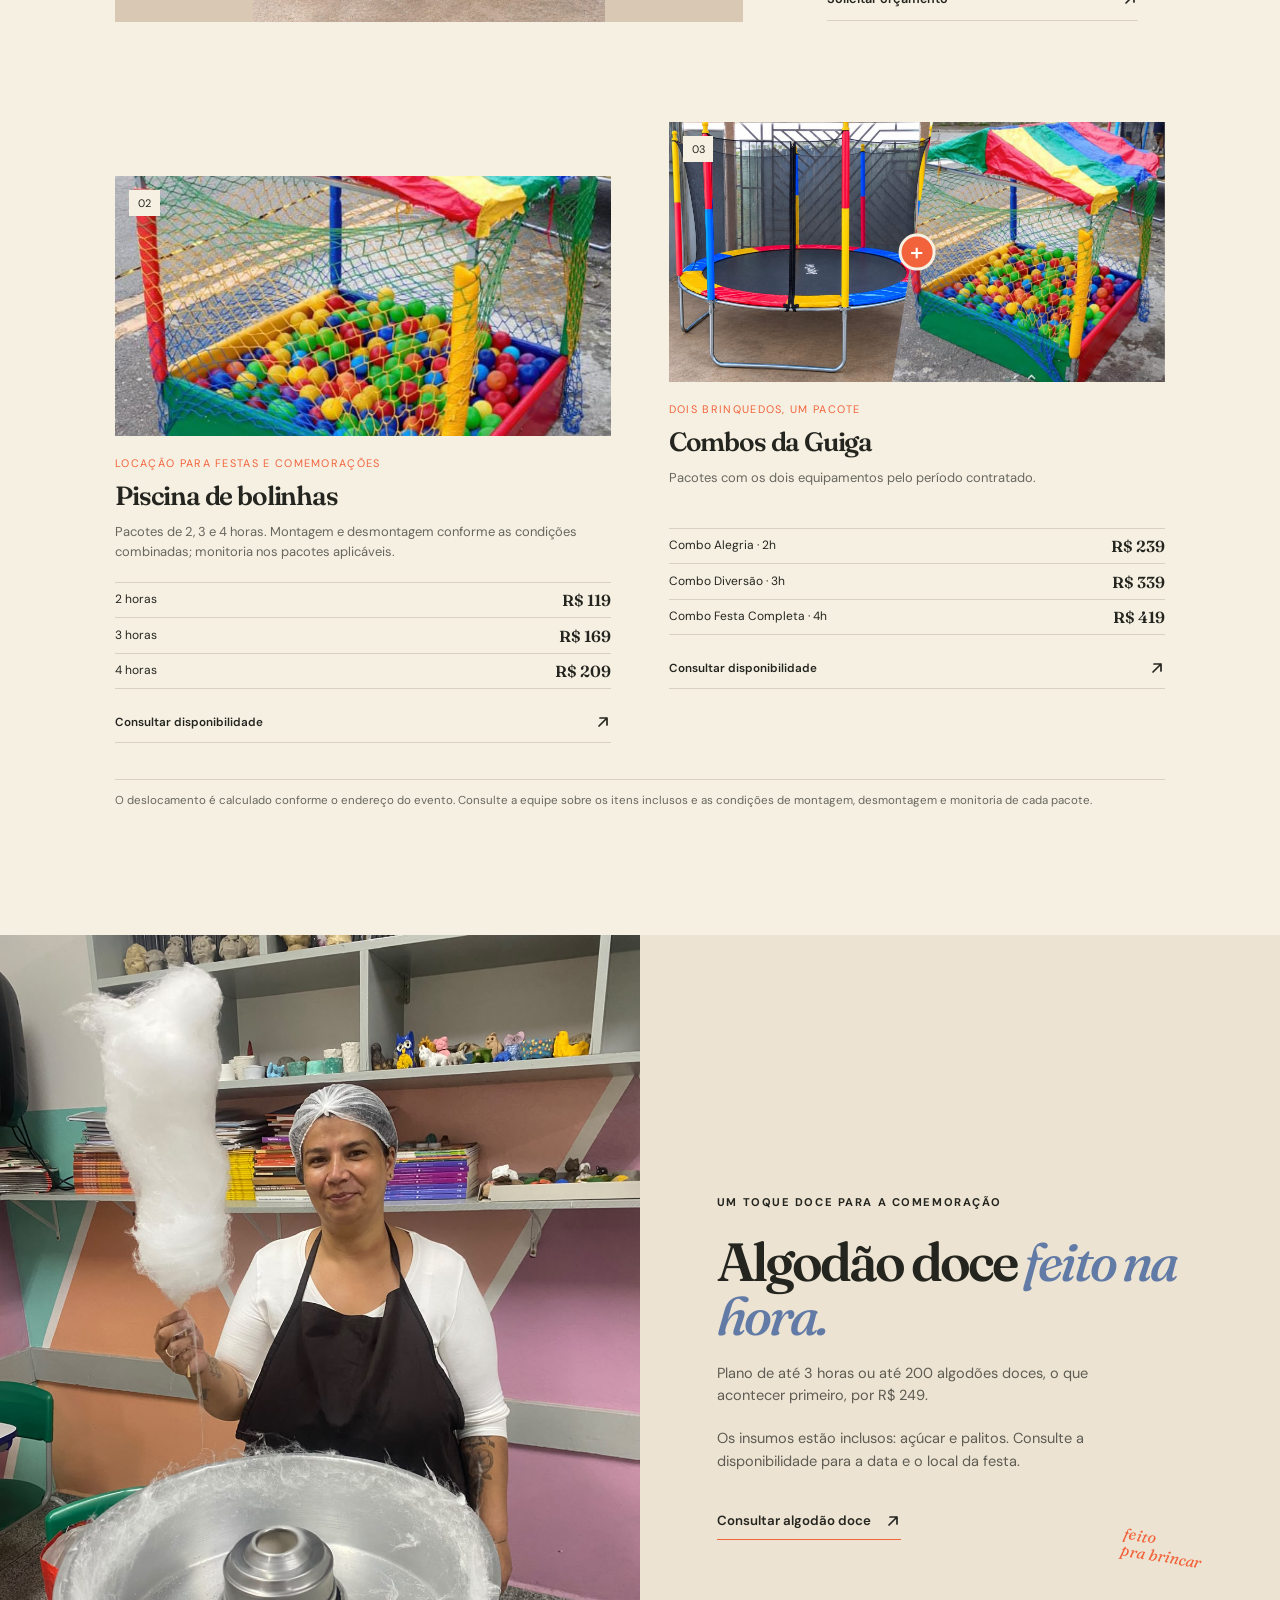
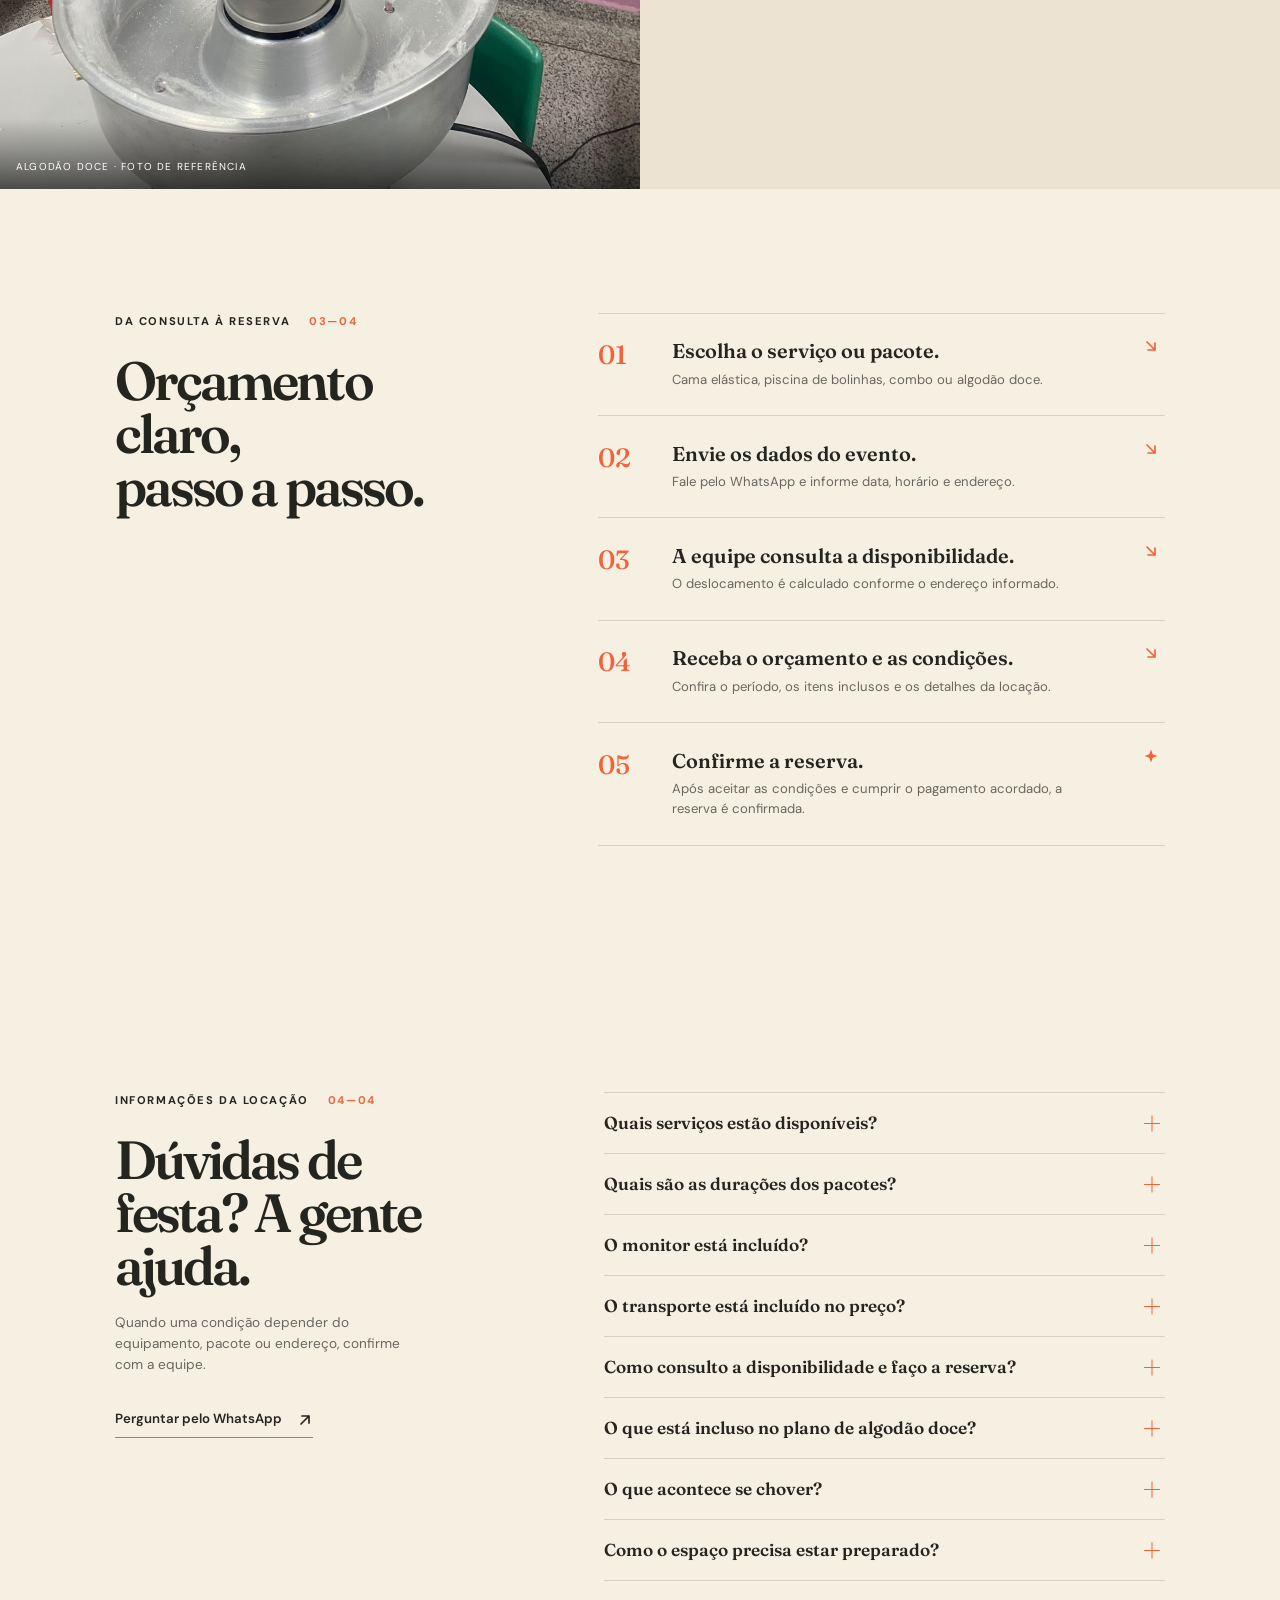
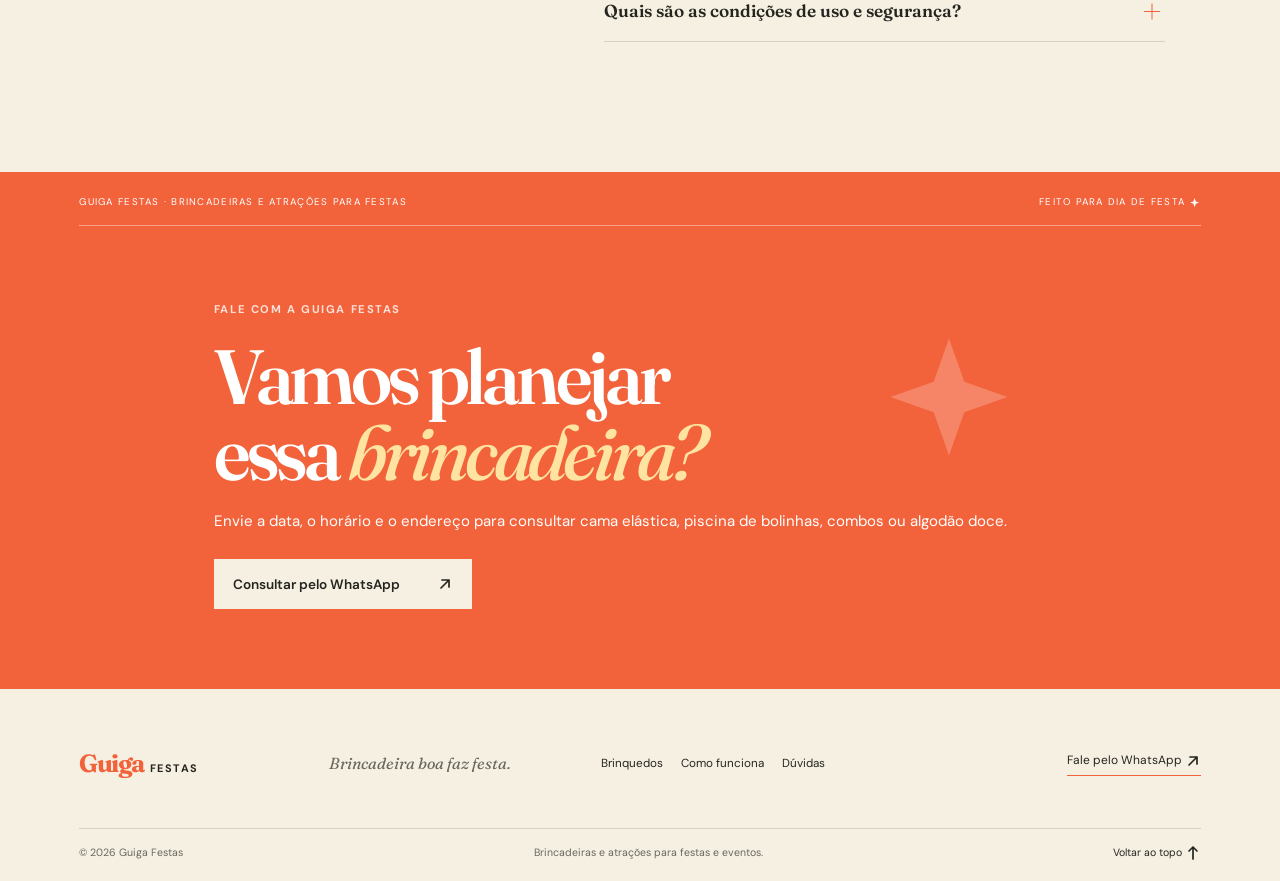
==== commit 050fa47f: "Adiciona foto real ao combo de brinquedos" ====
--- a/index.html
+++ b/index.html
@@ -19,7 +19,7 @@
     <button class="menu-toggle" aria-expanded="false" aria-controls="main-nav"><span class="menu-lines"></span><span class="sr-only">Abrir menu</span></button>
     <nav id="main-nav" class="main-nav" aria-label="Navegação principal">
       <a href="#brinquedos">Brinquedos</a><a href="#como-funciona">Como funciona</a><a href="#duvidas">Dúvidas</a>
-      <a class="nav-cta" data-whatsapp="Quero pedir um orçamento" href="#">Consultar data <span aria-hidden="true">↗</span></a>
+      <a class="nav-cta" data-whatsapp="Quero pedir um orçamento" href="#">Consultar data <svg class="ui-icon" viewBox="0 0 16 16" aria-hidden="true" focusable="false"><path d="M4 12 12 4M5 4h7v7"/></svg></a>
     </nav>
   </header>
 
@@ -29,41 +29,41 @@
         <p class="eyebrow"><span class="eyebrow-line"></span> Brinquedos e atrações para festas</p>
         <h1 id="hero-title">A diversão da sua festa <em>começa aqui!</em></h1>
         <p class="hero-intro">Cama elástica, piscina de bolinhas e algodão doce para deixar sua comemoração ainda mais divertida. Consulte os pacotes e peça seu orçamento pelo WhatsApp.</p>
-        <div class="hero-actions"><a class="button button-dark" data-whatsapp="Cama elástica, piscina de bolinhas, combo ou algodão doce" href="#">Solicitar orçamento <span aria-hidden="true">↗</span></a><a class="text-link" href="#brinquedos">Ver pacotes e serviços <span aria-hidden="true">↓</span></a></div>
+        <div class="hero-actions"><a class="button button-dark" data-whatsapp="Cama elástica, piscina de bolinhas, combo ou algodão doce" href="#">Solicitar orçamento <svg class="ui-icon" viewBox="0 0 16 16" aria-hidden="true" focusable="false"><path d="M4 12 12 4M5 4h7v7"/></svg></a><a class="text-link" href="#brinquedos">Ver pacotes e serviços <svg class="ui-icon" viewBox="0 0 16 16" aria-hidden="true" focusable="false"><path d="M8 2v11M4 9l4 4 4-4"/></svg></a></div>
         <p class="hero-note">Atendimento para festas, aniversários<br>e comemorações compatíveis com os equipamentos.</p>
       </div>
       <div class="hero-visual">
         <img src="assets/crianca-piscina-bolinhas.jpg" alt="Criança brincando na piscina de bolinhas coloridas da Guiga Festas" fetchpriority="high">
         <div class="photo-caption"><span>BRINCADEIRA DE VERDADE</span><span>Piscina de bolinhas</span></div>
-        <p class="image-stamp">Festa<br>com mais<br>brincadeira<span>✳</span></p>
+        <p class="image-stamp">Festa<br>com mais<br>brincadeira<svg class="star-mark" viewBox="0 0 16 16" aria-hidden="true" focusable="false"><path d="M8 1.5 9.7 6.3 14.5 8 9.7 9.7 8 14.5 6.3 9.7 1.5 8 6.3 6.3 8 1.5Z"/></svg></p>
       </div>
       <div class="hero-side-label">GUIGA FESTAS · UMA IDENTIDADE EM MOVIMENTO</div>
     </section>
 
-    <section class="service-strip" aria-label="O que considerar na locação"><p>Período conforme o pacote</p><span aria-hidden="true">✳</span><p>Montagem e desmontagem combinadas</p><span aria-hidden="true">✳</span><p>Monitoria nos pacotes aplicáveis</p><span aria-hidden="true">✳</span><p>Deslocamento calculado pelo endereço</p></section>
+    <section class="service-strip" aria-label="O que considerar na locação"><p>Período conforme o pacote</p><span aria-hidden="true"><svg class="star-mark" viewBox="0 0 16 16" aria-hidden="true" focusable="false"><path d="M8 1.5 9.7 6.3 14.5 8 9.7 9.7 8 14.5 6.3 9.7 1.5 8 6.3 6.3 8 1.5Z"/></svg></span><p>Montagem e desmontagem combinadas</p><span aria-hidden="true"><svg class="star-mark" viewBox="0 0 16 16" aria-hidden="true" focusable="false"><path d="M8 1.5 9.7 6.3 14.5 8 9.7 9.7 8 14.5 6.3 9.7 1.5 8 6.3 6.3 8 1.5Z"/></svg></span><p>Monitoria nos pacotes aplicáveis</p><span aria-hidden="true"><svg class="star-mark" viewBox="0 0 16 16" aria-hidden="true" focusable="false"><path d="M8 1.5 9.7 6.3 14.5 8 9.7 9.7 8 14.5 6.3 9.7 1.5 8 6.3 6.3 8 1.5Z"/></svg></span><p>Deslocamento calculado pelo endereço</p></section>
 
     <section class="catalog section-wrap" id="brinquedos" aria-labelledby="catalog-title">
       <div class="section-heading"><div><p class="eyebrow">Equipamentos e pacotes <span>02—04</span></p><h2 id="catalog-title">Escolha a diversão<br>da sua festa.</h2></div><p class="section-lede">Locação por período, com condições combinadas conforme o equipamento e o pacote.</p></div>
       <article class="product-feature">
         <div class="product-photo feature-photo"><img src="assets/cama-elastica.jpg" alt="Cama elástica colorida com rede de proteção da Guiga Festas" loading="lazy"><span class="photo-index">01</span></div>
-        <div class="product-info feature-info"><p class="product-kicker">Locação para festas e comemorações</p><h3>Cama elástica<br>infantil</h3><p>Escolha o período de utilização. Montagem e desmontagem seguem as condições combinadas; monitoria está incluída nos pacotes aplicáveis.</p><div class="feature-packages"><p class="package-label">Pacotes disponíveis</p><ul><li><span>2 horas</span><strong>R$ 149</strong></li><li><span>3 horas</span><strong>R$ 209</strong></li><li><span>4 horas</span><strong>R$ 259</strong></li></ul></div><a class="arrow-link" href="#consultar" data-whatsapp="Cama elástica infantil">Solicitar orçamento <span>↗</span></a></div>
+        <div class="product-info feature-info"><p class="product-kicker">Locação para festas e comemorações</p><h3>Cama elástica<br>infantil</h3><p>Escolha o período de utilização. Montagem e desmontagem seguem as condições combinadas; monitoria está incluída nos pacotes aplicáveis.</p><div class="feature-packages"><p class="package-label">Pacotes disponíveis</p><ul><li><span>2 horas</span><strong>R$ 149</strong></li><li><span>3 horas</span><strong>R$ 209</strong></li><li><span>4 horas</span><strong>R$ 259</strong></li></ul></div><a class="arrow-link" href="#consultar" data-whatsapp="Cama elástica infantil">Solicitar orçamento <svg class="ui-icon" viewBox="0 0 16 16" aria-hidden="true" focusable="false"><path d="M4 12 12 4M5 4h7v7"/></svg></a></div>
       </article>
       <div class="product-grid">
-        <article class="product-item product-balls"><div class="product-photo"><img src="assets/piscina-bolinhas.jpg" alt="Piscina de bolinhas colorida da Guiga Festas" loading="lazy"><span class="photo-index">02</span></div><div class="item-title"><div><p class="product-kicker">Locação para festas e comemorações</p><h3>Piscina de bolinhas</h3></div></div><p>Pacotes de 2, 3 e 4 horas. Montagem e desmontagem conforme as condições combinadas; monitoria nos pacotes aplicáveis.</p><ul class="package-list" aria-label="Pacotes de piscina de bolinhas"><li><span>2 horas</span><strong>R$ 119</strong></li><li><span>3 horas</span><strong>R$ 169</strong></li><li><span>4 horas</span><strong>R$ 209</strong></li></ul><a class="arrow-link" href="#consultar" data-whatsapp="Piscina de bolinhas">Consultar disponibilidade <span>↗</span></a></article>
-        <article class="product-item product-combo"><div class="product-photo combo-visual" aria-label="Combo com cama elástica e piscina de bolinhas"><span>Cama elástica<br><b>+</b><br>Piscina de bolinhas</span><small>COMBO</small></div><div class="item-title"><div><p class="product-kicker">Dois brinquedos, um pacote</p><h3>Combos da Guiga</h3></div></div><p>Pacotes com os dois equipamentos pelo período contratado.</p><ul class="package-list" aria-label="Pacotes combo"><li><span>Combo Alegria · 2h</span><strong>R$ 239</strong></li><li><span>Combo Diversão · 3h</span><strong>R$ 339</strong></li><li><span>Combo Festa Completa · 4h</span><strong>R$ 419</strong></li></ul><a class="arrow-link" href="#consultar" data-whatsapp="Combo cama elástica + piscina de bolinhas">Consultar disponibilidade <span>↗</span></a></article>
+        <article class="product-item product-balls"><div class="product-photo"><img src="assets/piscina-bolinhas.jpg" alt="Piscina de bolinhas colorida da Guiga Festas" loading="lazy"><span class="photo-index">02</span></div><div class="item-title"><div><p class="product-kicker">Locação para festas e comemorações</p><h3>Piscina de bolinhas</h3></div></div><p>Pacotes de 2, 3 e 4 horas. Montagem e desmontagem conforme as condições combinadas; monitoria nos pacotes aplicáveis.</p><ul class="package-list" aria-label="Pacotes de piscina de bolinhas"><li><span>2 horas</span><strong>R$ 119</strong></li><li><span>3 horas</span><strong>R$ 169</strong></li><li><span>4 horas</span><strong>R$ 209</strong></li></ul><a class="arrow-link" href="#consultar" data-whatsapp="Piscina de bolinhas">Consultar disponibilidade <svg class="ui-icon" viewBox="0 0 16 16" aria-hidden="true" focusable="false"><path d="M4 12 12 4M5 4h7v7"/></svg></a></article>
+        <article class="product-item product-combo"><div class="product-photo combo-visual"><img class="combo-trampoline" src="assets/cama-elastica.jpg" alt="Cama elástica incluída no combo" loading="lazy"><img class="combo-balls" src="assets/piscina-bolinhas.jpg" alt="Piscina de bolinhas incluída no combo" loading="lazy"><span class="combo-plus" aria-hidden="true">+</span><span class="photo-index">03</span></div><div class="item-title"><div><p class="product-kicker">Dois brinquedos, um pacote</p><h3>Combos da Guiga</h3></div></div><p>Pacotes com os dois equipamentos pelo período contratado.</p><ul class="package-list" aria-label="Pacotes combo"><li><span>Combo Alegria · 2h</span><strong>R$ 239</strong></li><li><span>Combo Diversão · 3h</span><strong>R$ 339</strong></li><li><span>Combo Festa Completa · 4h</span><strong>R$ 419</strong></li></ul><a class="arrow-link" href="#consultar" data-whatsapp="Combo cama elástica + piscina de bolinhas">Consultar disponibilidade <svg class="ui-icon" viewBox="0 0 16 16" aria-hidden="true" focusable="false"><path d="M4 12 12 4M5 4h7v7"/></svg></a></article>
       </div>
       <p class="price-note">O deslocamento é calculado conforme o endereço do evento. Consulte a equipe sobre os itens inclusos e as condições de montagem, desmontagem e monitoria de cada pacote.</p>
     </section>
 
-    <section class="about" aria-labelledby="about-title"><div class="about-photo"><img src="assets/algodao-doce.jpg" alt="Algodão doce sendo preparado para uma festa" loading="lazy"><span class="photo-caption">ALGODÃO DOCE · FOTO DE REFERÊNCIA</span></div><div class="about-copy"><p class="eyebrow">Um toque doce para a comemoração</p><h2 id="about-title">Algodão doce <em>feito na hora.</em></h2><p>Plano de até 3 horas ou até 200 algodões doces, o que acontecer primeiro, por R$ 249.</p><p>Os insumos estão inclusos: açúcar e palitos. Consulte a disponibilidade para a data e o local da festa.</p><a class="text-link" data-whatsapp="Algodão doce — plano de até 3 horas ou até 200 unidades, R$ 249" href="#">Consultar algodão doce <span aria-hidden="true">↗</span></a><span class="scribble" aria-hidden="true">feito<br>pra brincar</span></div></section>
+    <section class="about" aria-labelledby="about-title"><div class="about-photo"><img src="assets/algodao-doce.jpg" alt="Algodão doce sendo preparado para uma festa" loading="lazy"><span class="photo-caption">ALGODÃO DOCE · FOTO DE REFERÊNCIA</span></div><div class="about-copy"><p class="eyebrow">Um toque doce para a comemoração</p><h2 id="about-title">Algodão doce <em>feito na hora.</em></h2><p>Plano de até 3 horas ou até 200 algodões doces, o que acontecer primeiro, por R$ 249.</p><p>Os insumos estão inclusos: açúcar e palitos. Consulte a disponibilidade para a data e o local da festa.</p><a class="text-link" data-whatsapp="Algodão doce — plano de até 3 horas ou até 200 unidades, R$ 249" href="#">Consultar algodão doce <svg class="ui-icon" viewBox="0 0 16 16" aria-hidden="true" focusable="false"><path d="M4 12 12 4M5 4h7v7"/></svg></a><span class="scribble" aria-hidden="true">feito<br>pra brincar</span></div></section>
 
-    <section class="steps section-wrap" id="como-funciona" aria-labelledby="steps-title"><div class="steps-heading"><p class="eyebrow">Da consulta à reserva <span>03—04</span></p><h2 id="steps-title">Orçamento claro,<br>passo a passo.</h2></div><ol class="steps-list"><li><span class="step-no">01</span><div><h3>Escolha o serviço ou pacote.</h3><p>Cama elástica, piscina de bolinhas, combo ou algodão doce.</p></div><span class="step-mark">↘</span></li><li><span class="step-no">02</span><div><h3>Envie os dados do evento.</h3><p>Fale pelo WhatsApp e informe data, horário e endereço.</p></div><span class="step-mark">↘</span></li><li><span class="step-no">03</span><div><h3>A equipe consulta a disponibilidade.</h3><p>O deslocamento é calculado conforme o endereço informado.</p></div><span class="step-mark">↘</span></li><li><span class="step-no">04</span><div><h3>Receba o orçamento e as condições.</h3><p>Confira o período, os itens inclusos e os detalhes da locação.</p></div><span class="step-mark">↘</span></li><li><span class="step-no">05</span><div><h3>Confirme a reserva.</h3><p>Após aceitar as condições e cumprir o pagamento acordado, a reserva é confirmada.</p></div><span class="step-mark">✳</span></li></ol></section>
+    <section class="steps section-wrap" id="como-funciona" aria-labelledby="steps-title"><div class="steps-heading"><p class="eyebrow">Da consulta à reserva <span>03—04</span></p><h2 id="steps-title">Orçamento claro,<br>passo a passo.</h2></div><ol class="steps-list"><li><span class="step-no">01</span><div><h3>Escolha o serviço ou pacote.</h3><p>Cama elástica, piscina de bolinhas, combo ou algodão doce.</p></div><span class="step-mark"><svg class="ui-icon" viewBox="0 0 16 16" aria-hidden="true" focusable="false"><path d="m4 4 8 8M5 12h7V5"/></svg></span></li><li><span class="step-no">02</span><div><h3>Envie os dados do evento.</h3><p>Fale pelo WhatsApp e informe data, horário e endereço.</p></div><span class="step-mark"><svg class="ui-icon" viewBox="0 0 16 16" aria-hidden="true" focusable="false"><path d="m4 4 8 8M5 12h7V5"/></svg></span></li><li><span class="step-no">03</span><div><h3>A equipe consulta a disponibilidade.</h3><p>O deslocamento é calculado conforme o endereço informado.</p></div><span class="step-mark"><svg class="ui-icon" viewBox="0 0 16 16" aria-hidden="true" focusable="false"><path d="m4 4 8 8M5 12h7V5"/></svg></span></li><li><span class="step-no">04</span><div><h3>Receba o orçamento e as condições.</h3><p>Confira o período, os itens inclusos e os detalhes da locação.</p></div><span class="step-mark"><svg class="ui-icon" viewBox="0 0 16 16" aria-hidden="true" focusable="false"><path d="m4 4 8 8M5 12h7V5"/></svg></span></li><li><span class="step-no">05</span><div><h3>Confirme a reserva.</h3><p>Após aceitar as condições e cumprir o pagamento acordado, a reserva é confirmada.</p></div><span class="step-mark"><svg class="star-mark" viewBox="0 0 16 16" aria-hidden="true" focusable="false"><path d="M8 1.5 9.7 6.3 14.5 8 9.7 9.7 8 14.5 6.3 9.7 1.5 8 6.3 6.3 8 1.5Z"/></svg></span></li></ol></section>
 
-    <section class="faq section-wrap" id="duvidas" aria-labelledby="faq-title"><div class="faq-intro"><p class="eyebrow">Informações da locação <span>04—04</span></p><h2 id="faq-title">Dúvidas de<br>festa? A gente ajuda.</h2><p>Quando uma condição depender do equipamento, pacote ou endereço, confirme com a equipe.</p><a class="text-link" data-whatsapp="Tenho uma dúvida sobre locação" href="#">Perguntar pelo WhatsApp <span>↗</span></a></div><div class="faq-list"><details><summary>Quais serviços estão disponíveis?<span aria-hidden="true"></span></summary><p>A Guiga Festas oferece cama elástica, piscina de bolinhas, combos e algodão doce.</p></details><details><summary>Quais são as durações dos pacotes?<span aria-hidden="true"></span></summary><p>Cama elástica: 2, 3 ou 4 horas. Piscina: 2h, 3h ou 4h. Combos: 2h, 3h ou 4h. Algodão doce: até 3 horas ou até 200 unidades.</p></details><details><summary>O monitor está incluído?<span aria-hidden="true"></span></summary><p>A monitoria está incluída nos pacotes aplicáveis de locação dos brinquedos. Confirme com a equipe se faz parte do pacote escolhido.</p></details><details><summary>O transporte está incluído no preço?<span aria-hidden="true"></span></summary><p>O deslocamento é calculado conforme o endereço do evento. Envie bairro ou CEP para receber o orçamento.</p></details><details><summary>Como consulto a disponibilidade e faço a reserva?<span aria-hidden="true"></span></summary><p>Envie brinquedo, serviço ou pacote, data, horário e endereço pelo WhatsApp. A equipe verifica a disponibilidade e apresenta o orçamento. A reserva é confirmada após o aceite das condições e a confirmação do pagamento acordado.</p></details><details><summary>O que está incluso no plano de algodão doce?<span aria-hidden="true"></span></summary><p>O plano custa R$ 249 e inclui açúcar e palitos. A duração é de até 3 horas ou até 200 algodões doces, o que acontecer primeiro.</p></details><details><summary>O que acontece se chover?<span aria-hidden="true"></span></summary><p>As condições para chuva dependem do equipamento e do evento. Consulte a equipe antes de contratar.</p></details><details><summary>Como o espaço precisa estar preparado?<span aria-hidden="true"></span></summary><p>As necessidades variam por equipamento e local. Informe como é o espaço e confirme os requisitos com a equipe.</p></details><details><summary>Quais são as condições de uso e segurança?<span aria-hidden="true"></span></summary><p>As orientações de uso são informadas conforme o equipamento e o pacote. Consulte a equipe para conhecer as condições aplicáveis.</p></details></div></section>
+    <section class="faq section-wrap" id="duvidas" aria-labelledby="faq-title"><div class="faq-intro"><p class="eyebrow">Informações da locação <span>04—04</span></p><h2 id="faq-title">Dúvidas de<br>festa? A gente ajuda.</h2><p>Quando uma condição depender do equipamento, pacote ou endereço, confirme com a equipe.</p><a class="text-link" data-whatsapp="Tenho uma dúvida sobre locação" href="#">Perguntar pelo WhatsApp <svg class="ui-icon" viewBox="0 0 16 16" aria-hidden="true" focusable="false"><path d="M4 12 12 4M5 4h7v7"/></svg></a></div><div class="faq-list"><details><summary>Quais serviços estão disponíveis?<span aria-hidden="true"></span></summary><p>A Guiga Festas oferece cama elástica, piscina de bolinhas, combos e algodão doce.</p></details><details><summary>Quais são as durações dos pacotes?<span aria-hidden="true"></span></summary><p>Cama elástica: 2, 3 ou 4 horas. Piscina: 2h, 3h ou 4h. Combos: 2h, 3h ou 4h. Algodão doce: até 3 horas ou até 200 unidades.</p></details><details><summary>O monitor está incluído?<span aria-hidden="true"></span></summary><p>A monitoria está incluída nos pacotes aplicáveis de locação dos brinquedos. Confirme com a equipe se faz parte do pacote escolhido.</p></details><details><summary>O transporte está incluído no preço?<span aria-hidden="true"></span></summary><p>O deslocamento é calculado conforme o endereço do evento. Envie bairro ou CEP para receber o orçamento.</p></details><details><summary>Como consulto a disponibilidade e faço a reserva?<span aria-hidden="true"></span></summary><p>Envie brinquedo, serviço ou pacote, data, horário e endereço pelo WhatsApp. A equipe verifica a disponibilidade e apresenta o orçamento. A reserva é confirmada após o aceite das condições e a confirmação do pagamento acordado.</p></details><details><summary>O que está incluso no plano de algodão doce?<span aria-hidden="true"></span></summary><p>O plano custa R$ 249 e inclui açúcar e palitos. A duração é de até 3 horas ou até 200 algodões doces, o que acontecer primeiro.</p></details><details><summary>O que acontece se chover?<span aria-hidden="true"></span></summary><p>As condições para chuva dependem do equipamento e do evento. Consulte a equipe antes de contratar.</p></details><details><summary>Como o espaço precisa estar preparado?<span aria-hidden="true"></span></summary><p>As necessidades variam por equipamento e local. Informe como é o espaço e confirme os requisitos com a equipe.</p></details><details><summary>Quais são as condições de uso e segurança?<span aria-hidden="true"></span></summary><p>As orientações de uso são informadas conforme o equipamento e o pacote. Consulte a equipe para conhecer as condições aplicáveis.</p></details></div></section>
 
-    <section class="closing" id="consultar"><div class="closing-top"><span>GUIGA FESTAS · BRINCADEIRAS E ATRAÇÕES PARA FESTAS</span><span>FEITO PARA DIA DE FESTA ✳</span></div><div class="closing-body"><p class="eyebrow">Fale com a Guiga Festas</p><h2>Vamos planejar<br>essa <em>brincadeira?</em></h2><p>Envie a data, o horário e o endereço para consultar cama elástica, piscina de bolinhas, combos ou algodão doce.</p><a class="button button-light" data-whatsapp="Quero pedir um orçamento" href="#">Consultar pelo WhatsApp <span aria-hidden="true">↗</span></a><span class="closing-star" aria-hidden="true">✳</span></div></section>
+    <section class="closing" id="consultar"><div class="closing-top"><span>GUIGA FESTAS · BRINCADEIRAS E ATRAÇÕES PARA FESTAS</span><span>FEITO PARA DIA DE FESTA <svg class="star-mark" viewBox="0 0 16 16" aria-hidden="true" focusable="false"><path d="M8 1.5 9.7 6.3 14.5 8 9.7 9.7 8 14.5 6.3 9.7 1.5 8 6.3 6.3 8 1.5Z"/></svg></span></div><div class="closing-body"><p class="eyebrow">Fale com a Guiga Festas</p><h2>Vamos planejar<br>essa <em>brincadeira?</em></h2><p>Envie a data, o horário e o endereço para consultar cama elástica, piscina de bolinhas, combos ou algodão doce.</p><a class="button button-light" data-whatsapp="Quero pedir um orçamento" href="#">Consultar pelo WhatsApp <svg class="ui-icon" viewBox="0 0 16 16" aria-hidden="true" focusable="false"><path d="M4 12 12 4M5 4h7v7"/></svg></a><span class="closing-star" aria-hidden="true"><svg class="star-mark" viewBox="0 0 16 16" aria-hidden="true" focusable="false"><path d="M8 1.5 9.7 6.3 14.5 8 9.7 9.7 8 14.5 6.3 9.7 1.5 8 6.3 6.3 8 1.5Z"/></svg></span></div></section>
   </main>
 
-  <footer class="site-footer"><a class="wordmark footer-mark" href="#inicio"><span>Guiga</span><small>Festas</small></a><p>Brincadeira boa faz festa.</p><nav aria-label="Links do rodapé"><a href="#brinquedos">Brinquedos</a><a href="#como-funciona">Como funciona</a><a href="#duvidas">Dúvidas</a></nav><a class="footer-contact" data-whatsapp="Quero pedir um orçamento" href="#">Fale pelo WhatsApp ↗</a><div class="footer-bottom"><span>© <span id="current-year"></span> Guiga Festas</span><span>Brincadeiras e atrações para festas e eventos.</span><a href="#inicio">Voltar ao topo ↑</a></div></footer>
+  <footer class="site-footer"><a class="wordmark footer-mark" href="#inicio"><span>Guiga</span><small>Festas</small></a><p>Brincadeira boa faz festa.</p><nav aria-label="Links do rodapé"><a href="#brinquedos">Brinquedos</a><a href="#como-funciona">Como funciona</a><a href="#duvidas">Dúvidas</a></nav><a class="footer-contact" data-whatsapp="Quero pedir um orçamento" href="#">Fale pelo WhatsApp <svg class="ui-icon" viewBox="0 0 16 16" aria-hidden="true" focusable="false"><path d="M4 12 12 4M5 4h7v7"/></svg></a><div class="footer-bottom"><span>© <span id="current-year"></span> Guiga Festas</span><span>Brincadeiras e atrações para festas e eventos.</span><a href="#inicio">Voltar ao topo <svg class="ui-icon" viewBox="0 0 16 16" aria-hidden="true" focusable="false"><path d="M8 14V2M4 6l4-4 4 4"/></svg></a></div></footer>
 </body>
 </html>
--- a/styles.css
+++ b/styles.css
@@ -1,7 +1,7 @@
-:root{--paper:#f6f0e3;--ink:#25251f;--muted:#68675e;--orange:#f2633b;--coral:#e99779;--blue:#627aa6;--line:#d8d0c1;--serif:'Fraunces',Georgia,serif;--sans:'DM Sans',Arial,sans-serif}*{box-sizing:border-box}html{scroll-behavior:smooth;scroll-padding-top:88px}body{margin:0;background:var(--paper);color:var(--ink);font-family:var(--sans);font-size:16px;line-height:1.55}img{display:block;width:100%;height:100%;object-fit:cover}a{color:inherit;text-decoration:none}button{font:inherit}.skip-link{position:absolute;top:-50px;left:1rem;background:var(--ink);color:white;padding:.7rem;z-index:20}.skip-link:focus{top:1rem}.sr-only{position:absolute;width:1px;height:1px;padding:0;margin:-1px;overflow:hidden;clip:rect(0,0,0,0);white-space:nowrap;border:0}.site-header{height:82px;padding:0 6.2%;display:flex;align-items:center;justify-content:space-between;border-bottom:1px solid var(--line);position:relative;z-index:10;background:var(--paper)}.wordmark{display:flex;align-items:baseline;gap:.35rem;font-family:var(--serif);font-weight:700;letter-spacing:-.06em;font-size:1.8rem;color:var(--orange)}.wordmark small{font:700 .68rem var(--sans);letter-spacing:.14em;text-transform:uppercase;color:var(--ink)}.main-nav{display:flex;align-items:center;gap:2.35rem;font-size:.86rem}.main-nav>a:not(.nav-cta),.site-footer nav a{transition:color .2s}.main-nav>a:hover,.site-footer nav a:hover{color:var(--orange)}.nav-cta{border:1px solid var(--ink);padding:.72rem 1rem;display:flex;gap:1rem;align-items:center;font-size:.82rem}.nav-cta span,.text-link span,.arrow-link span{font-size:1.1rem}.menu-toggle{display:none}.hero{position:relative;min-height:610px;padding:46px 6.2% 58px;display:grid;grid-template-columns:.87fr 1.13fr;gap:5.3%;align-items:center;max-width:1600px;margin:auto}.hero-copy{padding:22px 0 30px 4%}.eyebrow{font-size:.7rem;text-transform:uppercase;letter-spacing:.14em;font-weight:700;display:flex;align-items:center;gap:.7rem;margin:0 0 1.5rem}.eyebrow-line{width:28px;height:1px;background:var(--orange)}.hero h1,.section-heading h2,.about-copy h2,.steps h2,.gallery-heading h2,.faq h2,.closing h2{font:600 clamp(3rem,5vw,5.15rem)/.99 var(--serif);letter-spacing:-.055em;margin:0}.hero h1 em,.about-copy h2 em,.closing h2 em{font-weight:500;color:var(--orange)}.hero-intro{max-width:380px;font-size:1.03rem;color:#56564e;margin:1.5rem 0 1.7rem}.hero-actions{display:flex;align-items:center;gap:1.35rem;flex-wrap:wrap}.button{display:inline-flex;align-items:center;justify-content:space-between;gap:2.3rem;padding:.9rem 1.2rem;font-weight:600;font-size:.85rem;min-height:50px;transition:transform .2s,background .2s}.button:hover{transform:translateY(-2px)}.button-dark{background:var(--ink);color:var(--paper)}.button-dark:hover{background:var(--orange)}.text-link{display:inline-flex;align-items:center;gap:.9rem;border-bottom:1px solid var(--orange);padding:.45rem 0;font-size:.83rem;font-weight:600}.hero-note{border-top:1px solid var(--line);padding-top:1rem;margin-top:2.5rem;font-size:.75rem;line-height:1.5;color:var(--muted)}.hero-visual{height:500px;position:relative;background:#dfc3a4}.hero-visual>img{object-position:center 48%}.photo-caption{position:absolute;bottom:0;left:0;right:0;background:linear-gradient(transparent,rgba(0,0,0,.63));color:white;padding:2.5rem 1rem .9rem;display:flex;justify-content:space-between;align-items:end;font-size:.63rem;letter-spacing:.08em;text-transform:uppercase}.photo-caption span:last-child{text-transform:none;letter-spacing:0;font-size:.72rem}.image-stamp{position:absolute;left:-48px;top:30px;width:116px;height:116px;border-radius:50%;background:var(--orange);color:#fff;text-align:center;display:grid;place-content:center;font:600 1rem/1.05 var(--serif);transform:rotate(-9deg);box-shadow:0 0 0 7px var(--paper)}.image-stamp span{font:1.2rem var(--sans);margin-top:6px}.hero-side-label{position:absolute;right:1.4%;top:46%;writing-mode:vertical-rl;font-size:.58rem;letter-spacing:.14em;color:var(--muted)}.service-strip{border-top:1px solid var(--line);border-bottom:1px solid var(--line);margin:0 6.2%;display:flex;justify-content:space-around;align-items:center;gap:1rem;padding:1rem 0;color:#53534a}.service-strip p{font-size:.79rem;margin:0}.service-strip span{color:var(--orange);font-size:.7rem}.section-wrap{max-width:1440px;margin:auto;padding-left:9%;padding-right:9%}.catalog{padding-top:118px;padding-bottom:125px}.section-heading{display:flex;align-items:end;justify-content:space-between;margin-bottom:3.1rem}.section-heading .eyebrow span,.steps-heading .eyebrow span,.gallery-heading .eyebrow span,.faq-intro .eyebrow span{color:var(--orange);margin-left:.5rem}.section-heading h2,.steps h2,.gallery-heading h2,.faq h2{font-size:clamp(2.8rem,4.2vw,4.2rem)}.section-lede{max-width:250px;margin:0 4% .4rem 0;color:var(--muted);font-size:.95rem}.product-feature{display:grid;grid-template-columns:1.3fr .7fr;gap:8%;align-items:center}.product-photo{display:block;position:relative;overflow:hidden;background:#d9c8b4}.product-photo img{transition:transform .6s cubic-bezier(.2,.7,.2,1)}.product-photo:hover img{transform:scale(1.035)}.feature-photo{height:470px}.feature-photo img{object-fit:contain;background:#d9c8b4}.photo-index{position:absolute;top:14px;left:14px;background:var(--paper);font-size:.68rem;padding:.3rem .55rem}.feature-info{padding:1rem 8% 0 0}.product-kicker{font-size:.68rem;color:var(--orange);text-transform:uppercase;letter-spacing:.12em;margin:0 0 .7rem}.product-info h3,.product-item h3{font:600 2.65rem/.98 var(--serif);letter-spacing:-.045em;margin:0}.feature-info>p:not(.product-kicker){font-size:.9rem;color:var(--muted);max-width:300px;margin:1.15rem 0 2rem}.product-bottom{border-top:1px solid var(--line);padding-top:1rem;display:grid;gap:1.2rem}.price{font-size:.72rem;color:var(--muted)}.price strong{display:block;color:var(--ink);font:600 1.4rem var(--serif);margin-top:.1rem}.arrow-link{display:flex;justify-content:space-between;align-items:center;font-weight:600;font-size:.79rem;border-bottom:1px solid var(--line);padding:.7rem 0;transition:color .2s}.arrow-link:hover{color:var(--orange)}.product-grid{display:grid;grid-template-columns:1fr 1fr;gap:5.5%;margin-top:100px;align-items:start}.product-item .product-photo{height:260px;margin-bottom:1.2rem}.product-balls{margin-top:54px}.product-combo{margin-top:0}.product-slide{margin-top:92px}.item-title{display:flex;justify-content:space-between;align-items:end;gap:.5rem}.item-title h3{font-size:1.65rem}.item-title .price{text-align:right;white-space:nowrap}.item-title .price strong{font-size:1.13rem}.product-item>p:not(.product-kicker){color:var(--muted);font-size:.81rem;min-height:44px}.product-item .arrow-link{font-size:.73rem}.package-list{list-style:none;padding:0;margin:1rem 0 .8rem;border-top:1px solid var(--line)}.package-list li{display:flex;justify-content:space-between;gap:.7rem;padding:.45rem 0;border-bottom:1px solid var(--line);font-size:.75rem}.package-list li strong{font:600 1rem var(--serif);white-space:nowrap}.price-note{font-size:.72rem;color:var(--muted);margin:2.2rem 0 0;border-top:1px solid var(--line);padding-top:.8rem}.about{background:#ece3d2;display:grid;grid-template-columns:1fr 1fr;min-height:580px}.about-photo{position:relative;min-height:580px}.about-photo img{object-position:center 45%}.about-photo .photo-caption{font-size:.63rem;letter-spacing:.12em}.about-copy{padding:100px 13% 90px 12%;position:relative;align-self:center}.about-copy h2{font-size:clamp(2.8rem,4.2vw,4.25rem)}.about-copy h2 em{color:var(--blue)}.about-copy>p:not(.eyebrow){font-size:.91rem;color:#5e5c53;max-width:420px;margin:1.3rem 0}.about-copy .text-link{margin-top:.6rem}.scribble{position:absolute;right:12%;bottom:12%;font:italic 1rem var(--serif);color:var(--orange);transform:rotate(9deg);line-height:1.08}.steps{padding-top:124px;padding-bottom:126px;display:grid;grid-template-columns:.8fr 1.2fr;gap:10%;align-items:start}.steps-list{list-style:none;padding:0;margin:0}.steps-list li{display:grid;grid-template-columns:58px 1fr 28px;gap:1rem;padding:1.55rem 0;border-top:1px solid var(--line);align-items:start}.steps-list li:last-child{border-bottom:1px solid var(--line)}.step-no{font:500 1.65rem var(--serif);color:var(--orange)}.steps-list h3{font:600 1.25rem var(--serif);margin:0}.steps-list p{font-size:.82rem;color:var(--muted);margin:.4rem 0 0;max-width:390px}.step-mark{color:var(--orange);font-size:1.15rem}.party-gallery{position:relative;min-height:630px;background:#e8dcc8;padding:70px 9%;display:grid;grid-template-columns:1.05fr .9fr .92fr;gap:2.4%;align-items:center;overflow:hidden}.gallery-heading{align-self:start;padding-top:24px}.gallery-heading h2{font-size:clamp(2.5rem,3.4vw,3.5rem)}.gallery-heading>p:last-child{font-size:.82rem;color:var(--muted);margin-top:1.2rem}.party-gallery figure{margin:75px 0 0;position:relative}.party-gallery figure img{height:320px}.party-gallery .gallery-one img{height:385px}.party-gallery .gallery-three{margin-top:8px}.party-gallery figcaption{font-size:.63rem;color:var(--muted);padding-top:.5rem}.gallery-doodle{position:absolute;right:11%;top:30px;font:italic 1.1rem var(--serif);color:var(--orange);transform:rotate(8deg)}.faq{padding-top:120px;padding-bottom:130px;display:grid;grid-template-columns:.8fr 1.2fr;gap:11%}.faq-intro>p:not(.eyebrow){font-size:.85rem;color:var(--muted);max-width:290px;margin:1.2rem 0}.faq-intro .text-link{margin-top:.5rem}.faq-list details{border-top:1px solid var(--line)}.faq-list details:last-child{border-bottom:1px solid var(--line)}.faq-list summary{list-style:none;cursor:pointer;position:relative;padding:1.22rem 38px 1.22rem 0;font:600 1.08rem var(--serif)}.faq-list summary::-webkit-details-marker{display:none}.faq-list summary span:before,.faq-list summary span:after{content:"";position:absolute;right:5px;top:50%;width:16px;height:1px;background:var(--orange);transition:transform .2s}.faq-list summary span:after{transform:rotate(90deg)}.faq-list details[open] summary span:after{transform:rotate(0)}.faq-list details p{font-size:.83rem;color:var(--muted);max-width:540px;margin:0;padding:0 30px 1.35rem 0}.closing{background:var(--orange);color:#fff;padding:22px 6.2% 68px;position:relative;overflow:hidden}.closing-top{display:flex;justify-content:space-between;border-bottom:1px solid rgba(255,255,255,.4);padding-bottom:1rem;font-size:.61rem;letter-spacing:.13em}.closing-body{padding:75px 0 12px 12%;position:relative}.closing-body .eyebrow{color:rgba(255,255,255,.8);margin-bottom:1.3rem}.closing h2{font-size:clamp(3.2rem,6vw,5.9rem)}.closing h2 em{color:#ffe3a1}.closing-body>p:not(.eyebrow){margin:1.2rem 0 1.6rem;font-size:.94rem}.button-light{background:var(--paper);color:var(--ink)}.button-light:hover{background:#ffe3a1}.closing-star{position:absolute;right:16%;top:25%;font-size:9rem;color:rgba(255,255,255,.22)}.site-footer{padding:48px 6.2% 20px;display:grid;grid-template-columns:1fr 1.1fr 1.2fr 1.3fr;gap:1rem;align-items:center}.footer-mark{font-size:1.55rem}.site-footer>p{font:italic 1rem var(--serif);color:var(--muted)}.site-footer nav{display:flex;gap:1.1rem;font-size:.73rem}.footer-contact{justify-self:end;font-size:.75rem;border-bottom:1px solid var(--orange);padding-bottom:.35rem}.footer-bottom{grid-column:1/-1;border-top:1px solid var(--line);margin-top:1.4rem;padding-top:1rem;display:flex;justify-content:space-between;gap:1rem;color:var(--muted);font-size:.66rem}.footer-bottom a{color:var(--ink)}:focus-visible{outline:3px solid var(--blue);outline-offset:4px}
+:root{--paper:#f6f0e3;--ink:#25251f;--muted:#68675e;--orange:#f2633b;--coral:#e99779;--blue:#627aa6;--line:#d8d0c1;--serif:'Fraunces',Georgia,serif;--sans:'DM Sans',Arial,sans-serif}*{box-sizing:border-box}html{scroll-behavior:smooth;scroll-padding-top:88px}body{margin:0;background:var(--paper);color:var(--ink);font-family:var(--sans);font-size:16px;line-height:1.55}img{display:block;width:100%;height:100%;object-fit:cover}a{color:inherit;text-decoration:none}button{font:inherit}.skip-link{position:absolute;top:-50px;left:1rem;background:var(--ink);color:white;padding:.7rem;z-index:20}.skip-link:focus{top:1rem}.sr-only{position:absolute;width:1px;height:1px;padding:0;margin:-1px;overflow:hidden;clip:rect(0,0,0,0);white-space:nowrap;border:0}.site-header{height:82px;padding:0 6.2%;display:flex;align-items:center;justify-content:space-between;border-bottom:1px solid var(--line);position:relative;z-index:10;background:var(--paper)}.wordmark{display:flex;align-items:baseline;gap:.35rem;font-family:var(--serif);font-weight:700;letter-spacing:-.06em;font-size:1.8rem;color:var(--orange)}.wordmark small{font:700 .68rem var(--sans);letter-spacing:.14em;text-transform:uppercase;color:var(--ink)}.main-nav{display:flex;align-items:center;gap:2.35rem;font-size:.86rem}.main-nav>a:not(.nav-cta),.site-footer nav a{transition:color .2s}.main-nav>a:hover,.site-footer nav a:hover{color:var(--orange)}.nav-cta{border:1px solid var(--ink);padding:.72rem 1rem;display:flex;gap:1rem;align-items:center;font-size:.82rem}.ui-icon{display:inline-block;width:1rem;height:1rem;flex:none;vertical-align:middle;fill:none;stroke:currentColor;stroke-width:1.7;stroke-linecap:round;stroke-linejoin:round}.menu-toggle{display:none}.hero{position:relative;min-height:610px;padding:46px 6.2% 58px;display:grid;grid-template-columns:.87fr 1.13fr;gap:5.3%;align-items:center;max-width:1600px;margin:auto}.hero-copy{padding:22px 0 30px 4%}.eyebrow{font-size:.7rem;text-transform:uppercase;letter-spacing:.14em;font-weight:700;display:flex;align-items:center;gap:.7rem;margin:0 0 1.5rem}.eyebrow-line{width:28px;height:1px;background:var(--orange)}.hero h1,.section-heading h2,.about-copy h2,.steps h2,.gallery-heading h2,.faq h2,.closing h2{font:600 clamp(3rem,5vw,5.15rem)/.99 var(--serif);letter-spacing:-.055em;margin:0}.hero h1 em,.about-copy h2 em,.closing h2 em{font-weight:500;color:var(--orange)}.hero-intro{max-width:380px;font-size:1.03rem;color:#56564e;margin:1.5rem 0 1.7rem}.hero-actions{display:flex;align-items:center;gap:1.35rem;flex-wrap:wrap}.button{display:inline-flex;align-items:center;justify-content:space-between;gap:2.3rem;padding:.9rem 1.2rem;font-weight:600;font-size:.85rem;min-height:50px;transition:transform .2s,background .2s}.button:hover{transform:translateY(-2px)}.button-dark{background:var(--ink);color:var(--paper)}.button-dark:hover{background:var(--orange)}.text-link{display:inline-flex;align-items:center;gap:.9rem;border-bottom:1px solid var(--orange);padding:.45rem 0;font-size:.83rem;font-weight:600}.hero-note{border-top:1px solid var(--line);padding-top:1rem;margin-top:2.5rem;font-size:.75rem;line-height:1.5;color:var(--muted)}.hero-visual{height:500px;position:relative;background:#dfc3a4}.hero-visual>img{object-position:center 48%}.photo-caption{position:absolute;bottom:0;left:0;right:0;background:linear-gradient(transparent,rgba(0,0,0,.63));color:white;padding:2.5rem 1rem .9rem;display:flex;justify-content:space-between;align-items:end;font-size:.63rem;letter-spacing:.08em;text-transform:uppercase}.photo-caption span:last-child{text-transform:none;letter-spacing:0;font-size:.72rem}.image-stamp{position:absolute;left:-48px;top:30px;width:116px;height:116px;border-radius:50%;background:var(--orange);color:#fff;text-align:center;display:grid;place-content:center;font:600 1rem/1.05 var(--serif);transform:rotate(-9deg);box-shadow:0 0 0 7px var(--paper)}.image-stamp .star-mark{width:1.2rem;height:1.2rem;margin-top:6px;fill:currentColor}.hero-side-label{position:absolute;right:1.4%;top:46%;writing-mode:vertical-rl;font-size:.58rem;letter-spacing:.14em;color:var(--muted)}.service-strip{border-top:1px solid var(--line);border-bottom:1px solid var(--line);margin:0 6.2%;display:flex;justify-content:space-around;align-items:center;gap:1rem;padding:1rem 0;color:#53534a}.service-strip p{font-size:.79rem;margin:0}.service-strip .star-mark{color:var(--orange);width:.7rem;height:.7rem;flex:none;fill:currentColor}.section-wrap{max-width:1440px;margin:auto;padding-left:9%;padding-right:9%}.catalog{padding-top:118px;padding-bottom:125px}.section-heading{display:flex;align-items:end;justify-content:space-between;margin-bottom:3.1rem}.section-heading .eyebrow span,.steps-heading .eyebrow span,.gallery-heading .eyebrow span,.faq-intro .eyebrow span{color:var(--orange);margin-left:.5rem}.section-heading h2,.steps h2,.gallery-heading h2,.faq h2{font-size:clamp(2.8rem,4.2vw,4.2rem)}.section-lede{max-width:250px;margin:0 4% .4rem 0;color:var(--muted);font-size:.95rem}.product-feature{display:grid;grid-template-columns:1.3fr .7fr;gap:8%;align-items:center}.product-photo{display:block;position:relative;overflow:hidden;background:#d9c8b4}.product-photo img{transition:transform .6s cubic-bezier(.2,.7,.2,1)}.product-photo:hover img{transform:scale(1.035)}.feature-photo{height:470px}.feature-photo img{object-fit:contain;background:#d9c8b4}.photo-index{position:absolute;top:14px;left:14px;background:var(--paper);font-size:.68rem;padding:.3rem .55rem}.feature-info{padding:1rem 8% 0 0}.product-kicker{font-size:.68rem;color:var(--orange);text-transform:uppercase;letter-spacing:.12em;margin:0 0 .7rem}.product-info h3,.product-item h3{font:600 2.65rem/.98 var(--serif);letter-spacing:-.045em;margin:0}.feature-info>p:not(.product-kicker){font-size:.9rem;color:var(--muted);max-width:300px;margin:1.15rem 0 2rem}.product-bottom{border-top:1px solid var(--line);padding-top:1rem;display:grid;gap:1.2rem}.price{font-size:.72rem;color:var(--muted)}.price strong{display:block;color:var(--ink);font:600 1.4rem var(--serif);margin-top:.1rem}.arrow-link{display:flex;justify-content:space-between;align-items:center;font-weight:600;font-size:.79rem;border-bottom:1px solid var(--line);padding:.7rem 0;transition:color .2s}.arrow-link:hover{color:var(--orange)}.product-grid{display:grid;grid-template-columns:1fr 1fr;gap:5.5%;margin-top:100px;align-items:start}.product-item .product-photo{height:260px;margin-bottom:1.2rem}.product-balls{margin-top:54px}.product-combo{margin-top:0}.product-slide{margin-top:92px}.item-title{display:flex;justify-content:space-between;align-items:end;gap:.5rem}.item-title h3{font-size:1.65rem}.item-title .price{text-align:right;white-space:nowrap}.item-title .price strong{font-size:1.13rem}.product-item>p:not(.product-kicker){color:var(--muted);font-size:.81rem;min-height:44px}.product-item .arrow-link{font-size:.73rem}.package-list{list-style:none;padding:0;margin:1rem 0 .8rem;border-top:1px solid var(--line)}.package-list li{display:flex;justify-content:space-between;gap:.7rem;padding:.45rem 0;border-bottom:1px solid var(--line);font-size:.75rem}.package-list li strong{font:600 1rem var(--serif);white-space:nowrap}.price-note{font-size:.72rem;color:var(--muted);margin:2.2rem 0 0;border-top:1px solid var(--line);padding-top:.8rem}.about{background:#ece3d2;display:grid;grid-template-columns:1fr 1fr;min-height:580px}.about-photo{position:relative;min-height:580px}.about-photo img{object-position:center 45%}.about-photo .photo-caption{font-size:.63rem;letter-spacing:.12em}.about-copy{padding:100px 13% 90px 12%;position:relative;align-self:center}.about-copy h2{font-size:clamp(2.8rem,4.2vw,4.25rem)}.about-copy h2 em{color:var(--blue)}.about-copy>p:not(.eyebrow){font-size:.91rem;color:#5e5c53;max-width:420px;margin:1.3rem 0}.about-copy .text-link{margin-top:.6rem}.scribble{position:absolute;right:12%;bottom:12%;font:italic 1rem var(--serif);color:var(--orange);transform:rotate(9deg);line-height:1.08}.steps{padding-top:124px;padding-bottom:126px;display:grid;grid-template-columns:.8fr 1.2fr;gap:10%;align-items:start}.steps-list{list-style:none;padding:0;margin:0}.steps-list li{display:grid;grid-template-columns:58px 1fr 28px;gap:1rem;padding:1.55rem 0;border-top:1px solid var(--line);align-items:start}.steps-list li:last-child{border-bottom:1px solid var(--line)}.step-no{font:500 1.65rem var(--serif);color:var(--orange)}.steps-list h3{font:600 1.25rem var(--serif);margin:0}.steps-list p{font-size:.82rem;color:var(--muted);margin:.4rem 0 0;max-width:390px}.step-mark{color:var(--orange);display:flex;align-items:center;justify-content:center}.step-mark .ui-icon{width:1rem;height:1rem}.step-mark .star-mark{width:1rem;height:1rem;fill:currentColor}.party-gallery{position:relative;min-height:630px;background:#e8dcc8;padding:70px 9%;display:grid;grid-template-columns:1.05fr .9fr .92fr;gap:2.4%;align-items:center;overflow:hidden}.gallery-heading{align-self:start;padding-top:24px}.gallery-heading h2{font-size:clamp(2.5rem,3.4vw,3.5rem)}.gallery-heading>p:last-child{font-size:.82rem;color:var(--muted);margin-top:1.2rem}.party-gallery figure{margin:75px 0 0;position:relative}.party-gallery figure img{height:320px}.party-gallery .gallery-one img{height:385px}.party-gallery .gallery-three{margin-top:8px}.party-gallery figcaption{font-size:.63rem;color:var(--muted);padding-top:.5rem}.gallery-doodle{position:absolute;right:11%;top:30px;font:italic 1.1rem var(--serif);color:var(--orange);transform:rotate(8deg)}.faq{padding-top:120px;padding-bottom:130px;display:grid;grid-template-columns:.8fr 1.2fr;gap:11%}.faq-intro>p:not(.eyebrow){font-size:.85rem;color:var(--muted);max-width:290px;margin:1.2rem 0}.faq-intro .text-link{margin-top:.5rem}.faq-list details{border-top:1px solid var(--line)}.faq-list details:last-child{border-bottom:1px solid var(--line)}.faq-list summary{list-style:none;cursor:pointer;position:relative;padding:1.22rem 38px 1.22rem 0;font:600 1.08rem var(--serif)}.faq-list summary::-webkit-details-marker{display:none}.faq-list summary span:before,.faq-list summary span:after{content:"";position:absolute;right:5px;top:50%;width:16px;height:1px;background:var(--orange);transition:transform .2s}.faq-list summary span:after{transform:rotate(90deg)}.faq-list details[open] summary span:after{transform:rotate(0)}.faq-list details p{font-size:.83rem;color:var(--muted);max-width:540px;margin:0;padding:0 30px 1.35rem 0}.closing{background:var(--orange);color:#fff;padding:22px 6.2% 68px;position:relative;overflow:hidden}.closing-top{display:flex;justify-content:space-between;border-bottom:1px solid rgba(255,255,255,.4);padding-bottom:1rem;font-size:.61rem;letter-spacing:.13em}.closing-top .star-mark{width:.7rem;height:.7rem;vertical-align:middle;fill:currentColor}.closing-body{padding:75px 0 12px 12%;position:relative}.closing-body .eyebrow{color:rgba(255,255,255,.8);margin-bottom:1.3rem}.closing h2{font-size:clamp(3.2rem,6vw,5.9rem)}.closing h2 em{color:#ffe3a1}.closing-body>p:not(.eyebrow){margin:1.2rem 0 1.6rem;font-size:.94rem}.button-light{background:var(--paper);color:var(--ink)}.button-light:hover{background:#ffe3a1}.closing-star{position:absolute;right:16%;top:25%;width:9rem;height:9rem;fill:rgba(255,255,255,.22)}.closing-star .star-mark{width:100%;height:100%}.site-footer{padding:48px 6.2% 20px;display:grid;grid-template-columns:1fr 1.1fr 1.2fr 1.3fr;gap:1rem;align-items:center}.footer-mark{font-size:1.55rem}.site-footer>p{font:italic 1rem var(--serif);color:var(--muted)}.site-footer nav{display:flex;gap:1.1rem;font-size:.73rem}.footer-contact{justify-self:end;font-size:.75rem;border-bottom:1px solid var(--orange);padding-bottom:.35rem}.footer-bottom{grid-column:1/-1;border-top:1px solid var(--line);margin-top:1.4rem;padding-top:1rem;display:flex;justify-content:space-between;gap:1rem;color:var(--muted);font-size:.66rem}.footer-bottom a{color:var(--ink)}:focus-visible{outline:3px solid var(--blue);outline-offset:4px}
 @media(max-width:1000px){.hero{padding-left:5%;padding-right:5%;gap:4%;grid-template-columns:.9fr 1.1fr;min-height:560px}.hero-visual{height:440px}.hero-copy{padding-left:1%}.hero h1{font-size:clamp(3rem,6vw,4.3rem)}.hero-side-label{display:none}.section-wrap{padding-left:7%;padding-right:7%}.product-grid{gap:3%}.item-title{display:block}.item-title .price{text-align:left;display:block;margin-top:.5rem}.party-gallery{padding-left:6%;padding-right:6%;grid-template-columns:.95fr 1fr 1fr}.party-gallery figure img{height:270px}.party-gallery .gallery-one img{height:330px}.site-footer{grid-template-columns:1fr 1fr}.site-footer nav{justify-content:flex-start}.footer-contact{justify-self:start}.footer-bottom{flex-wrap:wrap}}
-@media(max-width:700px){html{scroll-padding-top:68px}.site-header{height:68px;padding:0 5%}.wordmark{font-size:1.55rem}.menu-toggle{display:block;border:0;background:none;width:46px;height:46px;position:relative;z-index:12;cursor:pointer}.menu-lines,.menu-lines:before,.menu-lines:after{position:absolute;width:21px;height:1.5px;background:var(--ink);left:12px;top:22px;content:"";transition:transform .2s}.menu-lines:before{left:0;top:-6px}.menu-lines:after{left:0;top:6px}.menu-toggle[aria-expanded=true] .menu-lines{background:transparent}.menu-toggle[aria-expanded=true] .menu-lines:before{transform:translateY(6px) rotate(45deg)}.menu-toggle[aria-expanded=true] .menu-lines:after{transform:translateY(-6px) rotate(-45deg)}.main-nav{display:none;position:absolute;left:0;right:0;top:68px;background:var(--paper);border-bottom:1px solid var(--line);padding:1rem 5% 1.4rem;align-items:stretch;gap:0;flex-direction:column}.main-nav.is-open{display:flex}.main-nav>a:not(.nav-cta){padding:.88rem 0;border-bottom:1px solid var(--line)}.nav-cta{margin-top:1rem;justify-content:space-between}.hero{display:flex;flex-direction:column;align-items:stretch;padding:38px 5% 38px;gap:1.8rem}.hero-copy{padding:0}.hero .eyebrow{margin-bottom:1rem}.hero h1{font-size:clamp(3.25rem,12vw,4.7rem);max-width:550px}.hero-intro{font-size:.94rem;margin:1.15rem 0 1.3rem;max-width:440px}.hero-actions{gap:1rem}.button{min-height:48px}.hero-note{display:none}.hero-visual{height:380px;margin-left:8%;}.image-stamp{width:94px;height:94px;left:-32px;top:18px;font-size:.82rem;box-shadow:0 0 0 5px var(--paper)}.photo-caption{padding:2.3rem .65rem .65rem;font-size:.55rem}.photo-caption span:last-child{font-size:.62rem}.service-strip{margin:0 5%;justify-content:center;flex-wrap:wrap;overflow:visible;gap:.65rem .85rem;padding:.9rem 0;white-space:normal}.service-strip p{font-size:.66rem}.service-strip span{font-size:.58rem}.section-wrap{padding-left:6%;padding-right:6%}.catalog{padding-top:78px;padding-bottom:78px}.section-heading{display:block;margin-bottom:2rem}.section-heading h2,.steps h2,.gallery-heading h2,.faq h2{font-size:clamp(2.8rem,10vw,3.6rem)}.section-lede{margin:1.1rem 0 0;max-width:300px}.product-feature{grid-template-columns:1fr;gap:1.2rem}.feature-photo{height:340px}.feature-photo img{object-fit:contain;background:#d9c8b4}.feature-info{padding:0}.product-info h3{font-size:2.5rem}.feature-info>p:not(.product-kicker){margin:.8rem 0 1.2rem}.product-bottom{grid-template-columns:1fr 1.3fr;align-items:center;gap:1rem}.product-grid{grid-template-columns:1fr;gap:3rem;margin-top:62px}.product-balls,.product-slide{margin-top:0}.product-item .product-photo{height:200px;margin-bottom:.85rem}.product-combo{margin-top:0}.item-title{display:block}.item-title h3{font-size:1.45rem}.item-title .price{margin-top:.4rem}.item-title .price strong{display:inline;margin-left:.2rem;font-size:1rem}.product-item>p:not(.product-kicker){font-size:.76rem;min-height:56px;margin:.6rem 0}.product-item .arrow-link{font-size:.68rem}.price-note{line-height:1.5;margin-top:1.6rem}.about{grid-template-columns:1fr}.about-photo{min-height:420px;height:420px}.about-photo img{object-position:center 55%}.about-copy{padding:60px 7% 72px}.about-copy h2{font-size:clamp(2.9rem,10vw,3.8rem)}.about-copy>p:not(.eyebrow){font-size:.86rem}.scribble{right:9%;bottom:17%}.steps{padding-top:80px;padding-bottom:80px;grid-template-columns:1fr;gap:2rem}.steps-list li{grid-template-columns:48px 1fr 22px;gap:.6rem;padding:1.15rem 0}.steps-list h3{font-size:1.12rem}.steps-list p{font-size:.78rem}.party-gallery{min-height:0;padding:60px 6%;grid-template-columns:1fr 1fr;gap:1rem}.gallery-heading{grid-column:1/-1;padding:0 0 .5rem}.gallery-heading>p:last-child{margin:.7rem 0 0}.party-gallery figure{margin:0}.party-gallery figure img,.party-gallery .gallery-one img{height:230px}.party-gallery .gallery-one{grid-column:1/-1;width:74%;}.party-gallery .gallery-two{margin-top:22px}.party-gallery .gallery-three{margin-top:0}.party-gallery figcaption{font-size:.57rem}.gallery-doodle{right:8%;top:34%;font-size:.9rem}.faq{padding-top:80px;padding-bottom:84px;grid-template-columns:1fr;gap:2rem}.faq-intro>p:not(.eyebrow){max-width:350px}.faq-list summary{font-size:1rem;padding:1rem 36px 1rem 0}.faq-list details p{font-size:.78rem}.closing{padding:18px 5% 52px}.closing-top{font-size:.49rem;gap:.5rem}.closing-top span:last-child{text-align:right}.closing-body{padding:62px 0 10px}.closing h2{font-size:clamp(3.1rem,11.5vw,4.4rem)}.closing-body>p:not(.eyebrow){max-width:280px;font-size:.84rem}.closing-star{right:2%;top:16%;font-size:5rem}.site-footer{padding:37px 5% 18px;grid-template-columns:1fr 1fr;gap:.5rem}.site-footer>p{font-size:.88rem}.site-footer nav{grid-column:1/-1;flex-wrap:wrap;gap:1.1rem;margin-top:.5rem}.footer-contact{grid-column:1/-1}.footer-bottom{grid-column:1/-1;margin-top:1rem;display:grid;grid-template-columns:1fr auto;gap:.6rem;font-size:.61rem}.footer-bottom span:nth-child(2){grid-column:1/-1;grid-row:2}.footer-bottom a{grid-column:2;grid-row:1}}
+@media(max-width:700px){html{scroll-padding-top:68px}.site-header{height:68px;padding:0 5%}.wordmark{font-size:1.55rem}.menu-toggle{display:block;border:0;background:none;width:46px;height:46px;position:relative;z-index:12;cursor:pointer}.menu-lines,.menu-lines:before,.menu-lines:after{position:absolute;width:21px;height:1.5px;background:var(--ink);left:12px;top:22px;content:"";transition:transform .2s}.menu-lines:before{left:0;top:-6px}.menu-lines:after{left:0;top:6px}.menu-toggle[aria-expanded=true] .menu-lines{background:transparent}.menu-toggle[aria-expanded=true] .menu-lines:before{transform:translateY(6px) rotate(45deg)}.menu-toggle[aria-expanded=true] .menu-lines:after{transform:translateY(-6px) rotate(-45deg)}.main-nav{display:none;position:absolute;left:0;right:0;top:68px;background:var(--paper);border-bottom:1px solid var(--line);padding:1rem 5% 1.4rem;align-items:stretch;gap:0;flex-direction:column}.main-nav.is-open{display:flex}.main-nav>a:not(.nav-cta){padding:.88rem 0;border-bottom:1px solid var(--line)}.nav-cta{margin-top:1rem;justify-content:space-between}.hero{display:flex;flex-direction:column;align-items:stretch;padding:38px 5% 38px;gap:1.8rem}.hero-copy{padding:0}.hero .eyebrow{margin-bottom:1rem}.hero h1{font-size:clamp(3.25rem,12vw,4.7rem);max-width:550px}.hero-intro{font-size:.94rem;margin:1.15rem 0 1.3rem;max-width:440px}.hero-actions{gap:1rem}.button{min-height:48px}.hero-note{display:none}.hero-visual{height:380px;margin-left:8%;}.image-stamp{width:94px;height:94px;left:-32px;top:18px;font-size:.82rem;box-shadow:0 0 0 5px var(--paper)}.photo-caption{padding:2.3rem .65rem .65rem;font-size:.55rem}.photo-caption span:last-child{font-size:.62rem}.service-strip{margin:0 5%;justify-content:center;flex-wrap:wrap;overflow:visible;gap:.65rem .85rem;padding:.9rem 0;white-space:normal}.service-strip p{font-size:.66rem}.service-strip span{font-size:.58rem}.section-wrap{padding-left:6%;padding-right:6%}.catalog{padding-top:78px;padding-bottom:78px}.section-heading{display:block;margin-bottom:2rem}.section-heading h2,.steps h2,.gallery-heading h2,.faq h2{font-size:clamp(2.8rem,10vw,3.6rem)}.section-lede{margin:1.1rem 0 0;max-width:300px}.product-feature{grid-template-columns:1fr;gap:1.2rem}.feature-photo{height:340px}.feature-photo img{object-fit:contain;background:#d9c8b4}.feature-info{padding:0}.product-info h3{font-size:2.5rem}.feature-info>p:not(.product-kicker){margin:.8rem 0 1.2rem}.product-bottom{grid-template-columns:1fr 1.3fr;align-items:center;gap:1rem}.product-grid{grid-template-columns:1fr;gap:3rem;margin-top:62px}.product-balls,.product-slide{margin-top:0}.product-item .product-photo{height:200px;margin-bottom:.85rem}.product-combo{margin-top:0}.item-title{display:block}.item-title h3{font-size:1.45rem}.item-title .price{margin-top:.4rem}.item-title .price strong{display:inline;margin-left:.2rem;font-size:1rem}.product-item>p:not(.product-kicker){font-size:.76rem;min-height:56px;margin:.6rem 0}.product-item .arrow-link{font-size:.68rem}.price-note{line-height:1.5;margin-top:1.6rem}.about{grid-template-columns:1fr}.about-photo{min-height:420px;height:420px}.about-photo img{object-position:center 55%}.about-copy{padding:60px 7% 72px}.about-copy h2{font-size:clamp(2.9rem,10vw,3.8rem)}.about-copy>p:not(.eyebrow){font-size:.86rem}.scribble{right:9%;bottom:17%}.steps{padding-top:80px;padding-bottom:80px;grid-template-columns:1fr;gap:2rem}.steps-list li{grid-template-columns:48px 1fr 22px;gap:.6rem;padding:1.15rem 0}.steps-list h3{font-size:1.12rem}.steps-list p{font-size:.78rem}.party-gallery{min-height:0;padding:60px 6%;grid-template-columns:1fr 1fr;gap:1rem}.gallery-heading{grid-column:1/-1;padding:0 0 .5rem}.gallery-heading>p:last-child{margin:.7rem 0 0}.party-gallery figure{margin:0}.party-gallery figure img,.party-gallery .gallery-one img{height:230px}.party-gallery .gallery-one{grid-column:1/-1;width:74%;}.party-gallery .gallery-two{margin-top:22px}.party-gallery .gallery-three{margin-top:0}.party-gallery figcaption{font-size:.57rem}.gallery-doodle{right:8%;top:34%;font-size:.9rem}.faq{padding-top:80px;padding-bottom:84px;grid-template-columns:1fr;gap:2rem}.faq-intro>p:not(.eyebrow){max-width:350px}.faq-list summary{font-size:1rem;padding:1rem 36px 1rem 0}.faq-list details p{font-size:.78rem}.closing{padding:18px 5% 52px}.closing-top{font-size:.49rem;gap:.5rem}.closing-top span:last-child{text-align:right}.closing-body{padding:62px 0 10px}.closing h2{font-size:clamp(3.1rem,11.5vw,4.4rem)}.closing-body>p:not(.eyebrow){max-width:280px;font-size:.84rem}.closing-star{right:2%;top:16%;width:5rem;height:5rem}.site-footer{padding:36px 6% 22px;grid-template-columns:1fr;gap:.7rem;text-align:center}.footer-mark{justify-self:center}.site-footer>p{font-size:.9rem;margin:.1rem 0}.site-footer nav{grid-column:1;justify-content:center;flex-wrap:wrap;gap:.75rem 1.1rem;margin:.35rem 0}.footer-contact{grid-column:1;justify-self:center}.footer-bottom{grid-column:1;margin-top:.8rem;display:grid;grid-template-columns:1fr;gap:.65rem;text-align:center;font-size:.68rem}.footer-bottom span:nth-child(2),.footer-bottom a{grid-column:1;grid-row:auto}}
 @media(max-width:390px){.hero h1{font-size:3.05rem}.hero-visual{height:320px}.hero-actions{align-items:flex-start;flex-direction:column}.product-item .product-photo{height:170px}.item-title h3{font-size:1.3rem}.product-item .arrow-link{font-size:.62rem}.party-gallery figure img,.party-gallery .gallery-one img{height:190px}}
 @media(prefers-reduced-motion:reduce){*,*::before,*::after{scroll-behavior:auto!important;transition:none!important;animation:none!important}}
 
-.feature-packages{margin:1rem 0 1.1rem}.package-label{margin:0 0 .4rem;font-size:.68rem;text-transform:uppercase;letter-spacing:.1em;color:var(--muted)}.feature-packages ul{list-style:none;margin:0;padding:0;border-top:1px solid var(--line)}.feature-packages li{display:flex;justify-content:space-between;gap:1rem;padding:.4rem 0;border-bottom:1px solid var(--line);font-size:.8rem}.feature-packages li strong{font-family:var(--serif);font-size:1rem}.feature-info .arrow-link{margin-top:.8rem}.combo-visual{height:260px;display:grid;place-content:center;text-align:center;background:#e8dcc8;color:var(--ink);font:600 1.8rem/1.15 var(--serif);letter-spacing:-.03em}.combo-visual b{font:500 1.35rem var(--sans);color:var(--orange)}.combo-visual small{position:absolute;top:14px;left:14px;font:600 .62rem var(--sans);letter-spacing:.12em;background:var(--paper);padding:.3rem .5rem}
+.feature-packages{margin:1rem 0 1.1rem}.package-label{margin:0 0 .4rem;font-size:.68rem;text-transform:uppercase;letter-spacing:.1em;color:var(--muted)}.feature-packages ul{list-style:none;margin:0;padding:0;border-top:1px solid var(--line)}.feature-packages li{display:flex;justify-content:space-between;gap:1rem;padding:.4rem 0;border-bottom:1px solid var(--line);font-size:.8rem}.feature-packages li strong{font-family:var(--serif);font-size:1rem}.feature-info .arrow-link{margin-top:.8rem}.combo-visual{height:260px}.combo-visual img{position:absolute;inset:0;width:55%;height:100%;object-fit:cover}.combo-visual .combo-trampoline{clip-path:polygon(0 0,100% 0,86% 100%,0 100%)}.combo-visual .combo-balls{left:45%;clip-path:polygon(15% 0,100% 0,100% 100%,0 100%)}.combo-plus{position:absolute;left:50%;top:50%;transform:translate(-50%,-50%);width:2.3rem;height:2.3rem;display:grid;place-items:center;border-radius:50%;background:var(--orange);color:white;font:500 1.5rem/1 var(--sans);z-index:1;border:3px solid var(--paper)}
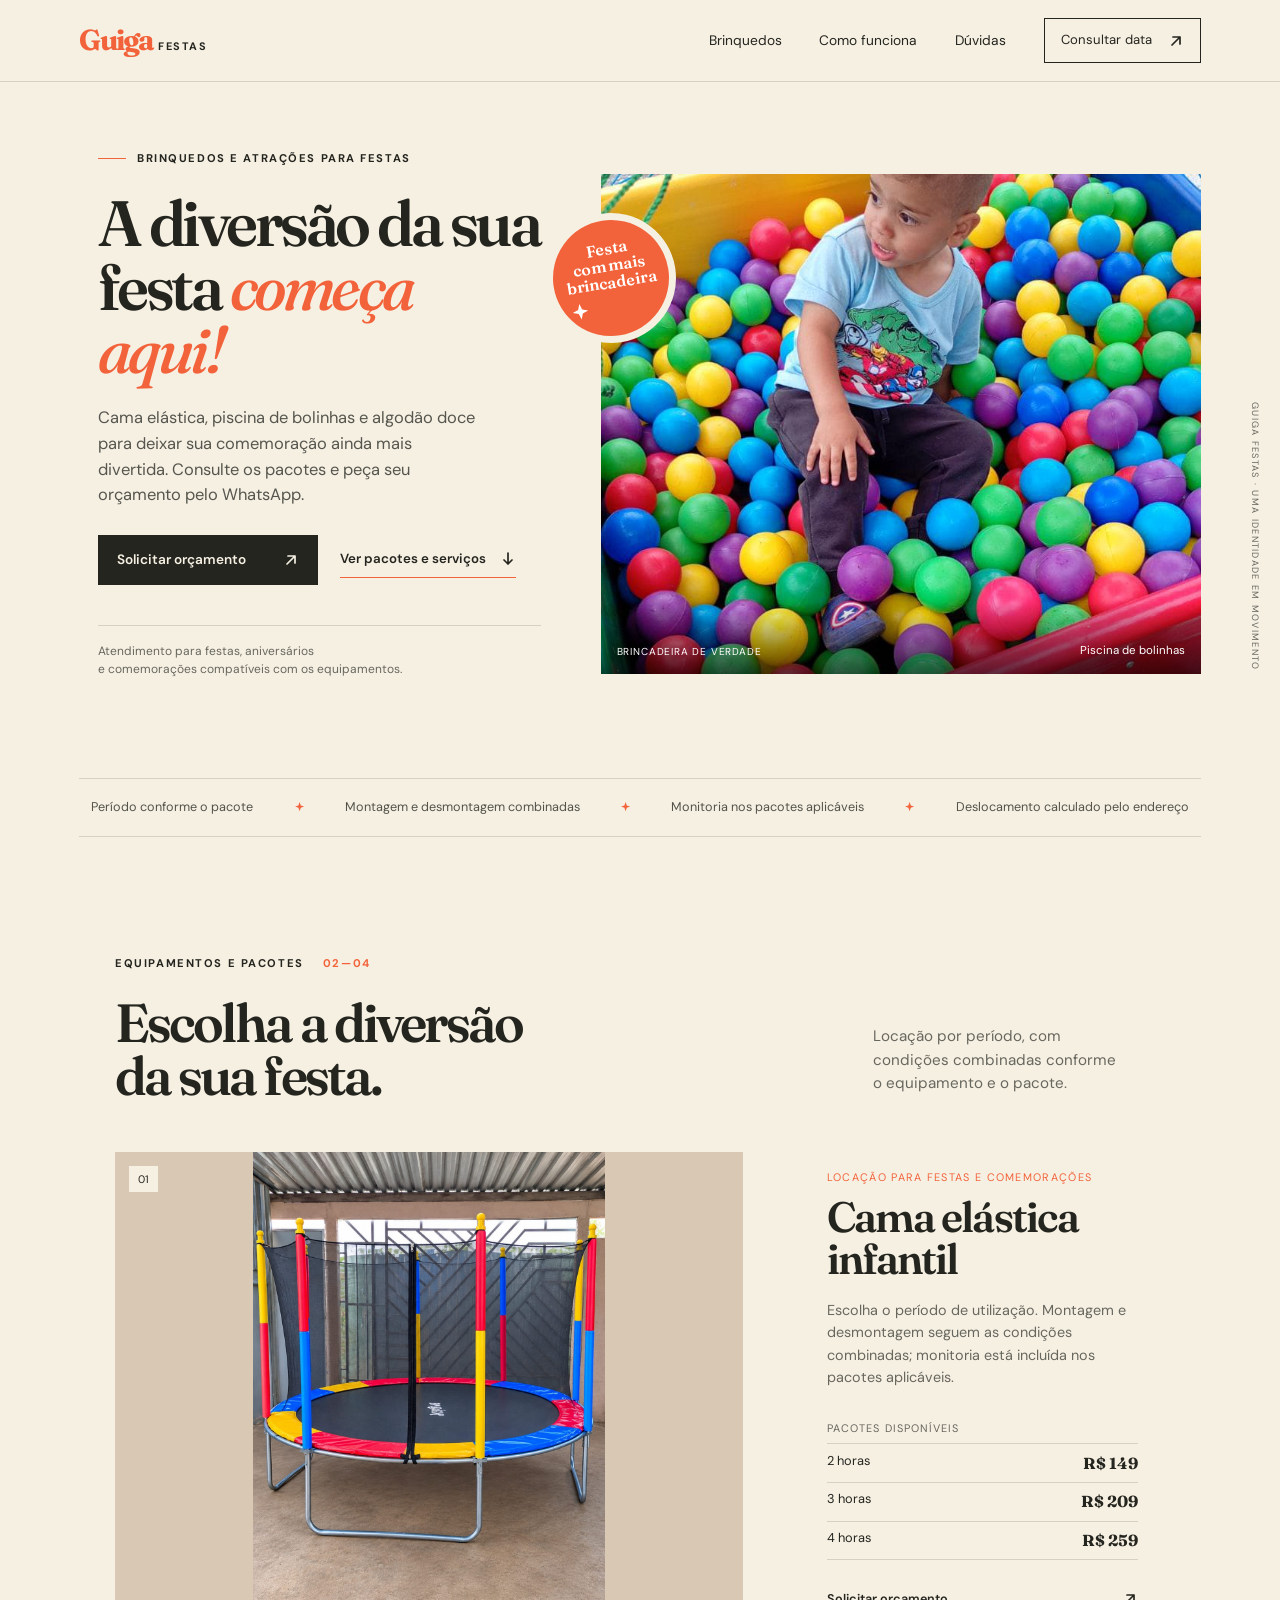
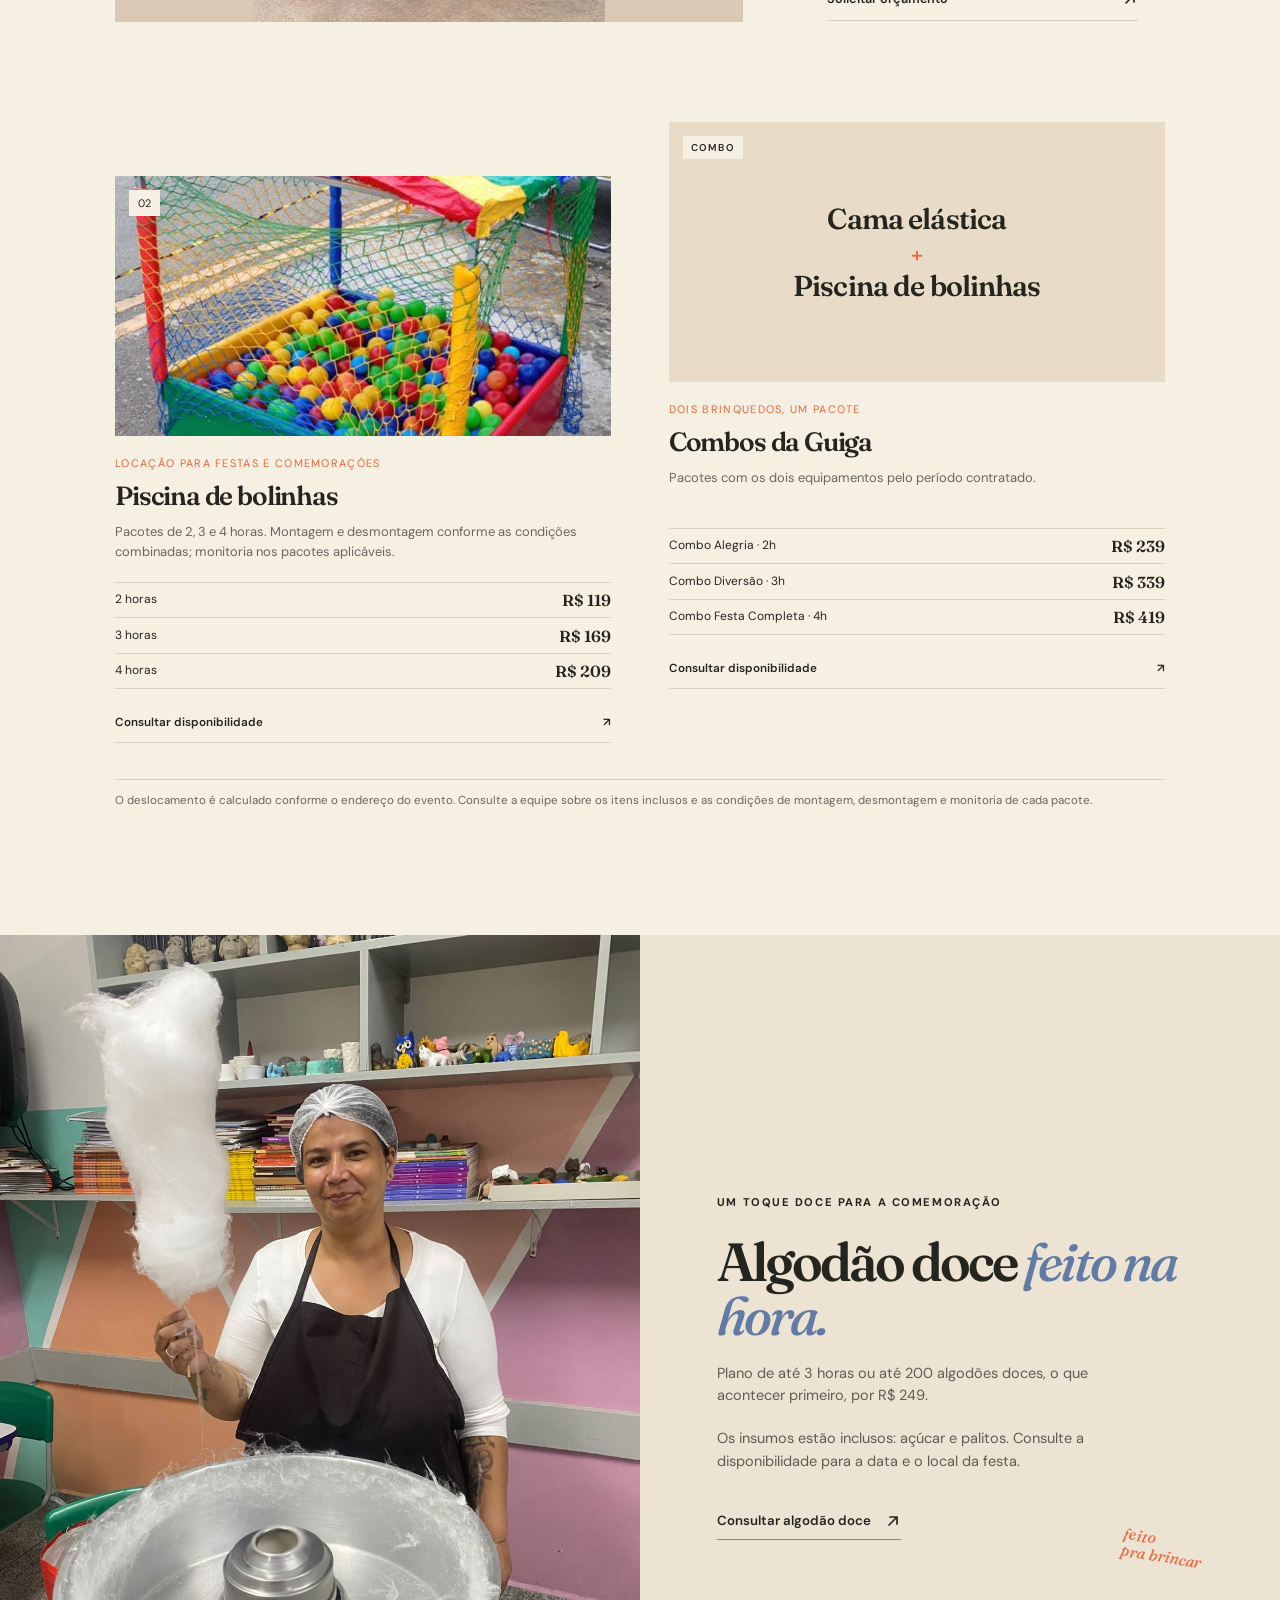
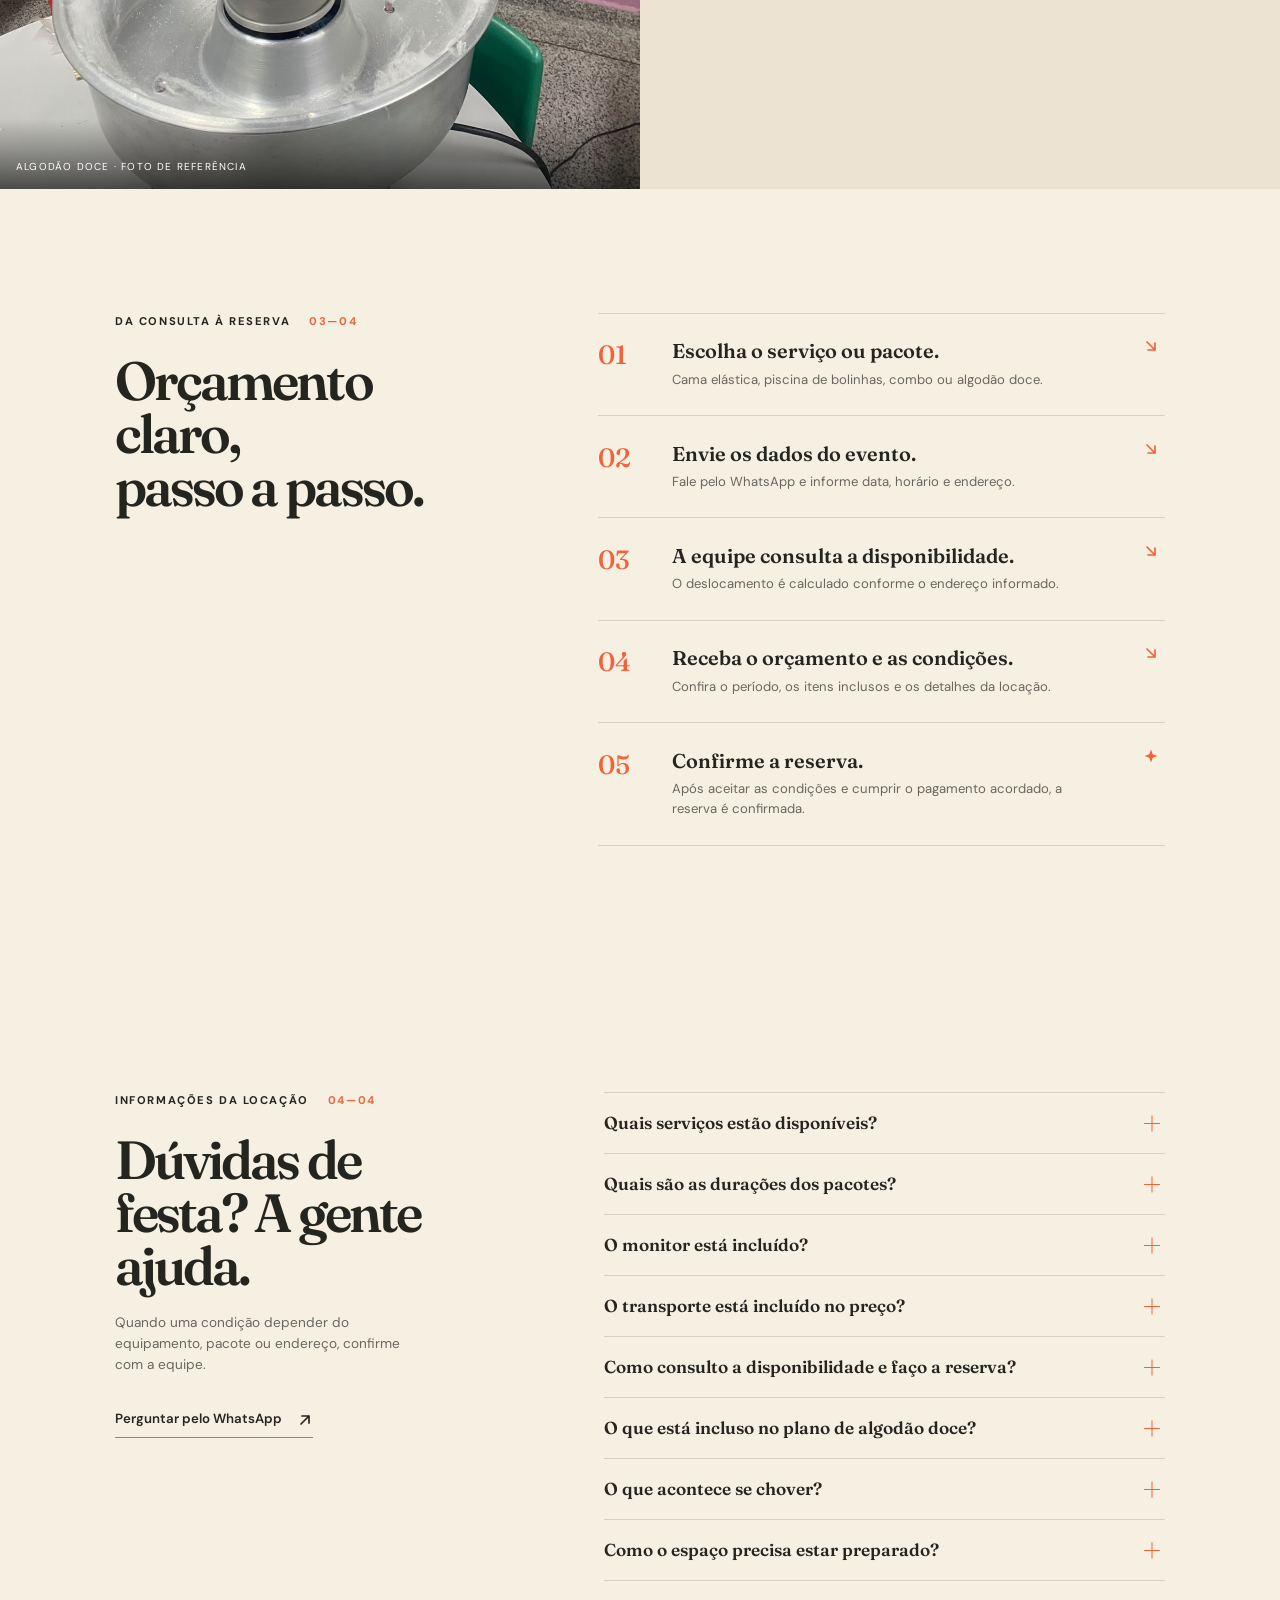
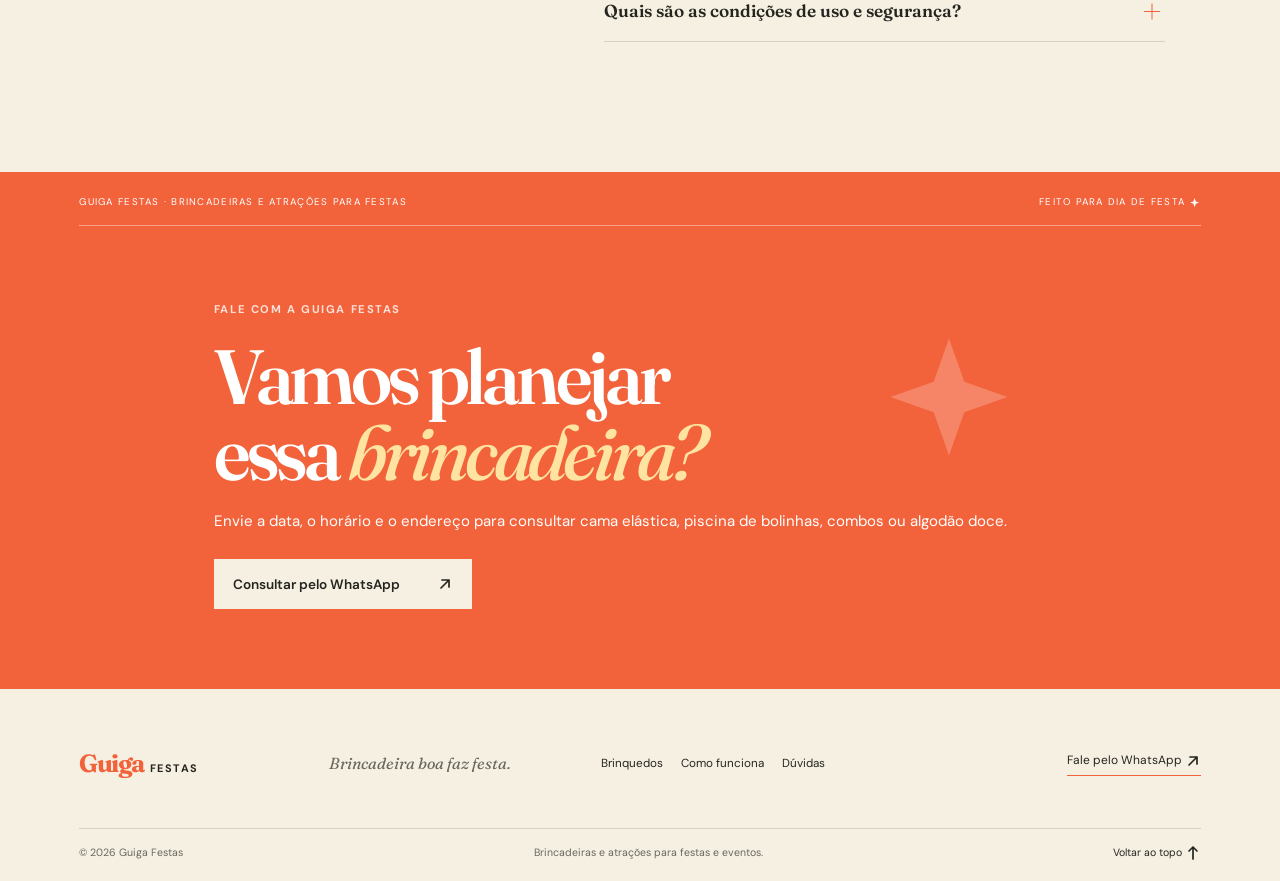
==== commit d7c2ee90: "Melhora rodapé na versão mobile" ====
--- a/index.html
+++ b/index.html
@@ -49,8 +49,8 @@
         <div class="product-info feature-info"><p class="product-kicker">Locação para festas e comemorações</p><h3>Cama elástica<br>infantil</h3><p>Escolha o período de utilização. Montagem e desmontagem seguem as condições combinadas; monitoria está incluída nos pacotes aplicáveis.</p><div class="feature-packages"><p class="package-label">Pacotes disponíveis</p><ul><li><span>2 horas</span><strong>R$ 149</strong></li><li><span>3 horas</span><strong>R$ 209</strong></li><li><span>4 horas</span><strong>R$ 259</strong></li></ul></div><a class="arrow-link" href="#consultar" data-whatsapp="Cama elástica infantil">Solicitar orçamento <svg class="ui-icon" viewBox="0 0 16 16" aria-hidden="true" focusable="false"><path d="M4 12 12 4M5 4h7v7"/></svg></a></div>
       </article>
       <div class="product-grid">
-        <article class="product-item product-balls"><div class="product-photo"><img src="assets/piscina-bolinhas.jpg" alt="Piscina de bolinhas colorida da Guiga Festas" loading="lazy"><span class="photo-index">02</span></div><div class="item-title"><div><p class="product-kicker">Locação para festas e comemorações</p><h3>Piscina de bolinhas</h3></div></div><p>Pacotes de 2, 3 e 4 horas. Montagem e desmontagem conforme as condições combinadas; monitoria nos pacotes aplicáveis.</p><ul class="package-list" aria-label="Pacotes de piscina de bolinhas"><li><span>2 horas</span><strong>R$ 119</strong></li><li><span>3 horas</span><strong>R$ 169</strong></li><li><span>4 horas</span><strong>R$ 209</strong></li></ul><a class="arrow-link" href="#consultar" data-whatsapp="Piscina de bolinhas">Consultar disponibilidade <svg class="ui-icon" viewBox="0 0 16 16" aria-hidden="true" focusable="false"><path d="M4 12 12 4M5 4h7v7"/></svg></a></article>
-        <article class="product-item product-combo"><div class="product-photo combo-visual"><img class="combo-trampoline" src="assets/cama-elastica.jpg" alt="Cama elástica incluída no combo" loading="lazy"><img class="combo-balls" src="assets/piscina-bolinhas.jpg" alt="Piscina de bolinhas incluída no combo" loading="lazy"><span class="combo-plus" aria-hidden="true">+</span><span class="photo-index">03</span></div><div class="item-title"><div><p class="product-kicker">Dois brinquedos, um pacote</p><h3>Combos da Guiga</h3></div></div><p>Pacotes com os dois equipamentos pelo período contratado.</p><ul class="package-list" aria-label="Pacotes combo"><li><span>Combo Alegria · 2h</span><strong>R$ 239</strong></li><li><span>Combo Diversão · 3h</span><strong>R$ 339</strong></li><li><span>Combo Festa Completa · 4h</span><strong>R$ 419</strong></li></ul><a class="arrow-link" href="#consultar" data-whatsapp="Combo cama elástica + piscina de bolinhas">Consultar disponibilidade <svg class="ui-icon" viewBox="0 0 16 16" aria-hidden="true" focusable="false"><path d="M4 12 12 4M5 4h7v7"/></svg></a></article>
+        <article class="product-item product-balls"><div class="product-photo"><img src="assets/piscina-bolinhas.jpg" alt="Piscina de bolinhas colorida da Guiga Festas" loading="lazy"><span class="photo-index">02</span></div><div class="item-title"><div><p class="product-kicker">Locação para festas e comemorações</p><h3>Piscina de bolinhas</h3></div></div><p>Pacotes de 2, 3 e 4 horas. Montagem e desmontagem conforme as condições combinadas; monitoria nos pacotes aplicáveis.</p><ul class="package-list" aria-label="Pacotes de piscina de bolinhas"><li><span>2 horas</span><strong>R$ 119</strong></li><li><span>3 horas</span><strong>R$ 169</strong></li><li><span>4 horas</span><strong>R$ 209</strong></li></ul><a class="arrow-link" href="#consultar" data-whatsapp="Piscina de bolinhas">Consultar disponibilidade <span>↗</span></a></article>
+        <article class="product-item product-combo"><div class="product-photo combo-visual" aria-label="Combo com cama elástica e piscina de bolinhas"><span>Cama elástica<br><b>+</b><br>Piscina de bolinhas</span><small>COMBO</small></div><div class="item-title"><div><p class="product-kicker">Dois brinquedos, um pacote</p><h3>Combos da Guiga</h3></div></div><p>Pacotes com os dois equipamentos pelo período contratado.</p><ul class="package-list" aria-label="Pacotes combo"><li><span>Combo Alegria · 2h</span><strong>R$ 239</strong></li><li><span>Combo Diversão · 3h</span><strong>R$ 339</strong></li><li><span>Combo Festa Completa · 4h</span><strong>R$ 419</strong></li></ul><a class="arrow-link" href="#consultar" data-whatsapp="Combo cama elástica + piscina de bolinhas">Consultar disponibilidade <span>↗</span></a></article>
       </div>
       <p class="price-note">O deslocamento é calculado conforme o endereço do evento. Consulte a equipe sobre os itens inclusos e as condições de montagem, desmontagem e monitoria de cada pacote.</p>
     </section>
--- a/styles.css
+++ b/styles.css
@@ -4,4 +4,4 @@
 @media(max-width:390px){.hero h1{font-size:3.05rem}.hero-visual{height:320px}.hero-actions{align-items:flex-start;flex-direction:column}.product-item .product-photo{height:170px}.item-title h3{font-size:1.3rem}.product-item .arrow-link{font-size:.62rem}.party-gallery figure img,.party-gallery .gallery-one img{height:190px}}
 @media(prefers-reduced-motion:reduce){*,*::before,*::after{scroll-behavior:auto!important;transition:none!important;animation:none!important}}
 
-.feature-packages{margin:1rem 0 1.1rem}.package-label{margin:0 0 .4rem;font-size:.68rem;text-transform:uppercase;letter-spacing:.1em;color:var(--muted)}.feature-packages ul{list-style:none;margin:0;padding:0;border-top:1px solid var(--line)}.feature-packages li{display:flex;justify-content:space-between;gap:1rem;padding:.4rem 0;border-bottom:1px solid var(--line);font-size:.8rem}.feature-packages li strong{font-family:var(--serif);font-size:1rem}.feature-info .arrow-link{margin-top:.8rem}.combo-visual{height:260px}.combo-visual img{position:absolute;inset:0;width:55%;height:100%;object-fit:cover}.combo-visual .combo-trampoline{clip-path:polygon(0 0,100% 0,86% 100%,0 100%)}.combo-visual .combo-balls{left:45%;clip-path:polygon(15% 0,100% 0,100% 100%,0 100%)}.combo-plus{position:absolute;left:50%;top:50%;transform:translate(-50%,-50%);width:2.3rem;height:2.3rem;display:grid;place-items:center;border-radius:50%;background:var(--orange);color:white;font:500 1.5rem/1 var(--sans);z-index:1;border:3px solid var(--paper)}
+.feature-packages{margin:1rem 0 1.1rem}.package-label{margin:0 0 .4rem;font-size:.68rem;text-transform:uppercase;letter-spacing:.1em;color:var(--muted)}.feature-packages ul{list-style:none;margin:0;padding:0;border-top:1px solid var(--line)}.feature-packages li{display:flex;justify-content:space-between;gap:1rem;padding:.4rem 0;border-bottom:1px solid var(--line);font-size:.8rem}.feature-packages li strong{font-family:var(--serif);font-size:1rem}.feature-info .arrow-link{margin-top:.8rem}.combo-visual{height:260px;display:grid;place-content:center;text-align:center;background:#e8dcc8;color:var(--ink);font:600 1.8rem/1.15 var(--serif);letter-spacing:-.03em}.combo-visual b{font:500 1.35rem var(--sans);color:var(--orange)}.combo-visual small{position:absolute;top:14px;left:14px;font:600 .62rem var(--sans);letter-spacing:.12em;background:var(--paper);padding:.3rem .5rem}
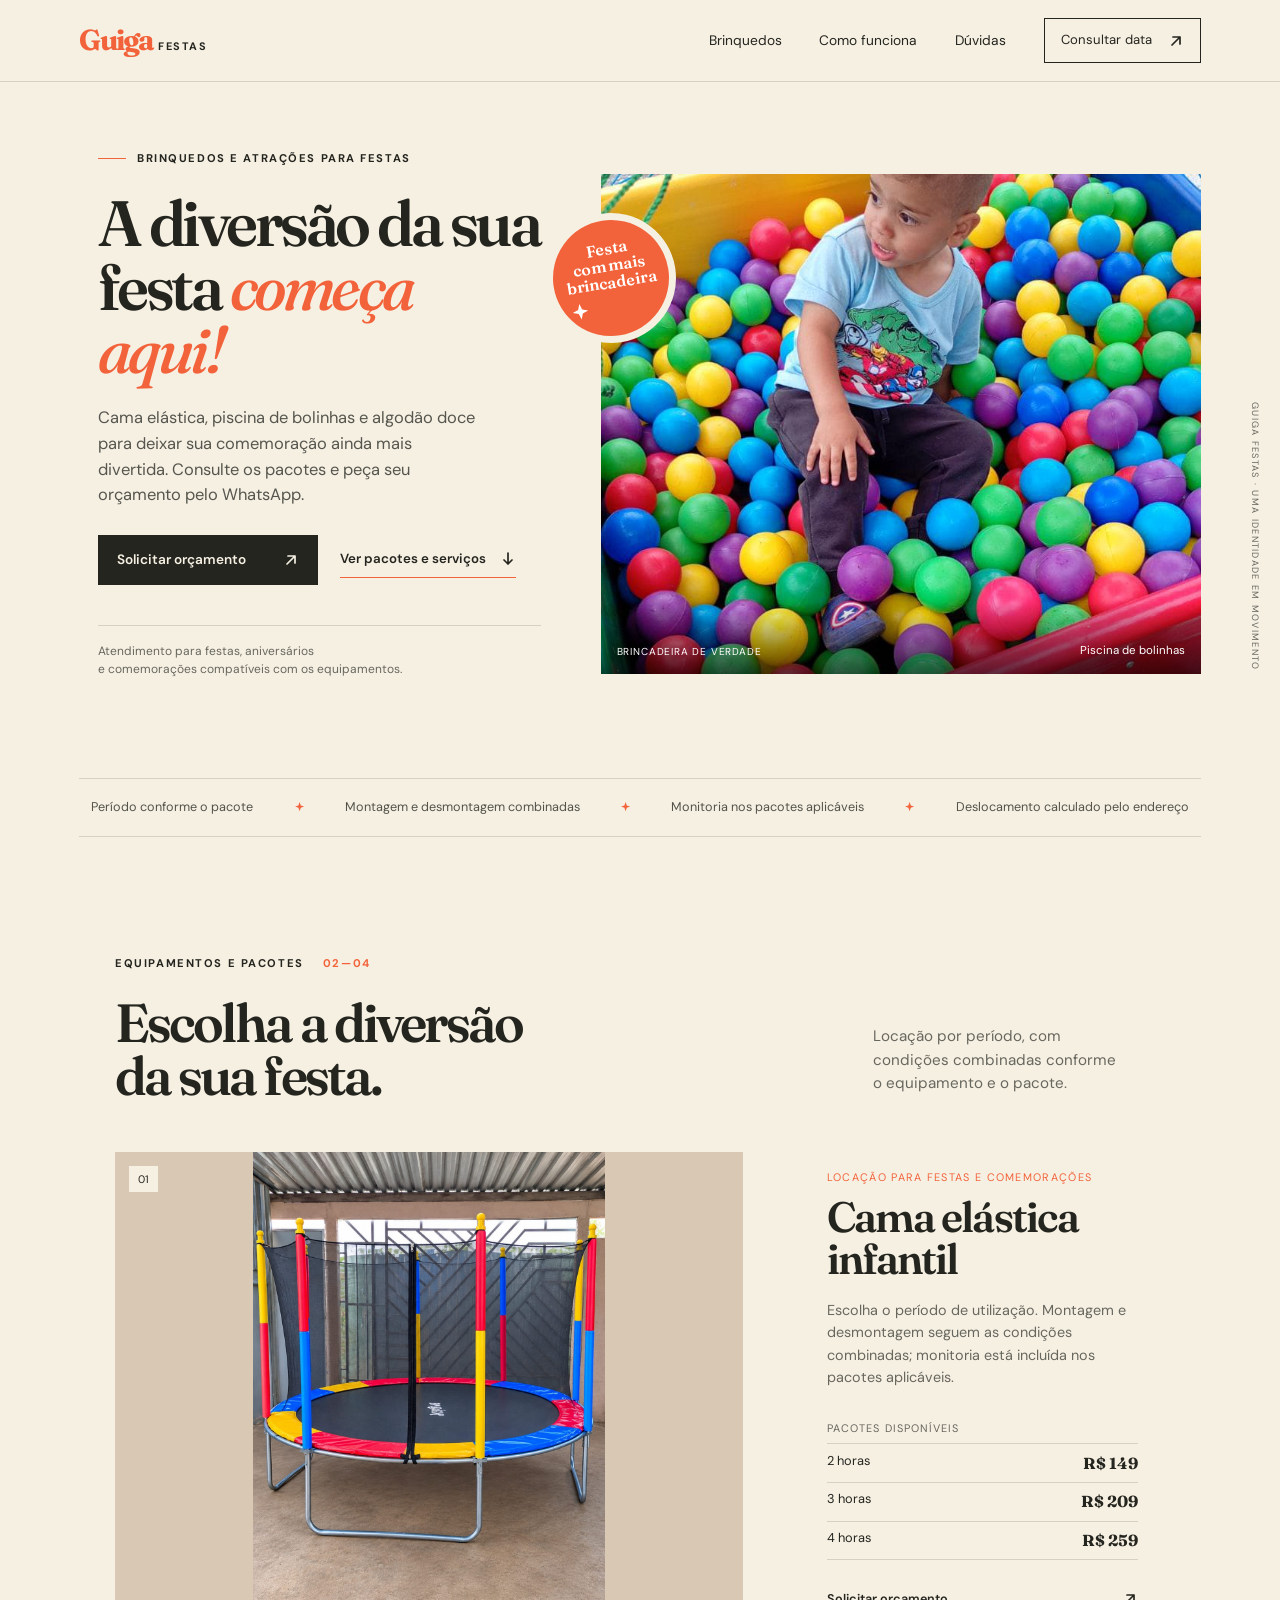
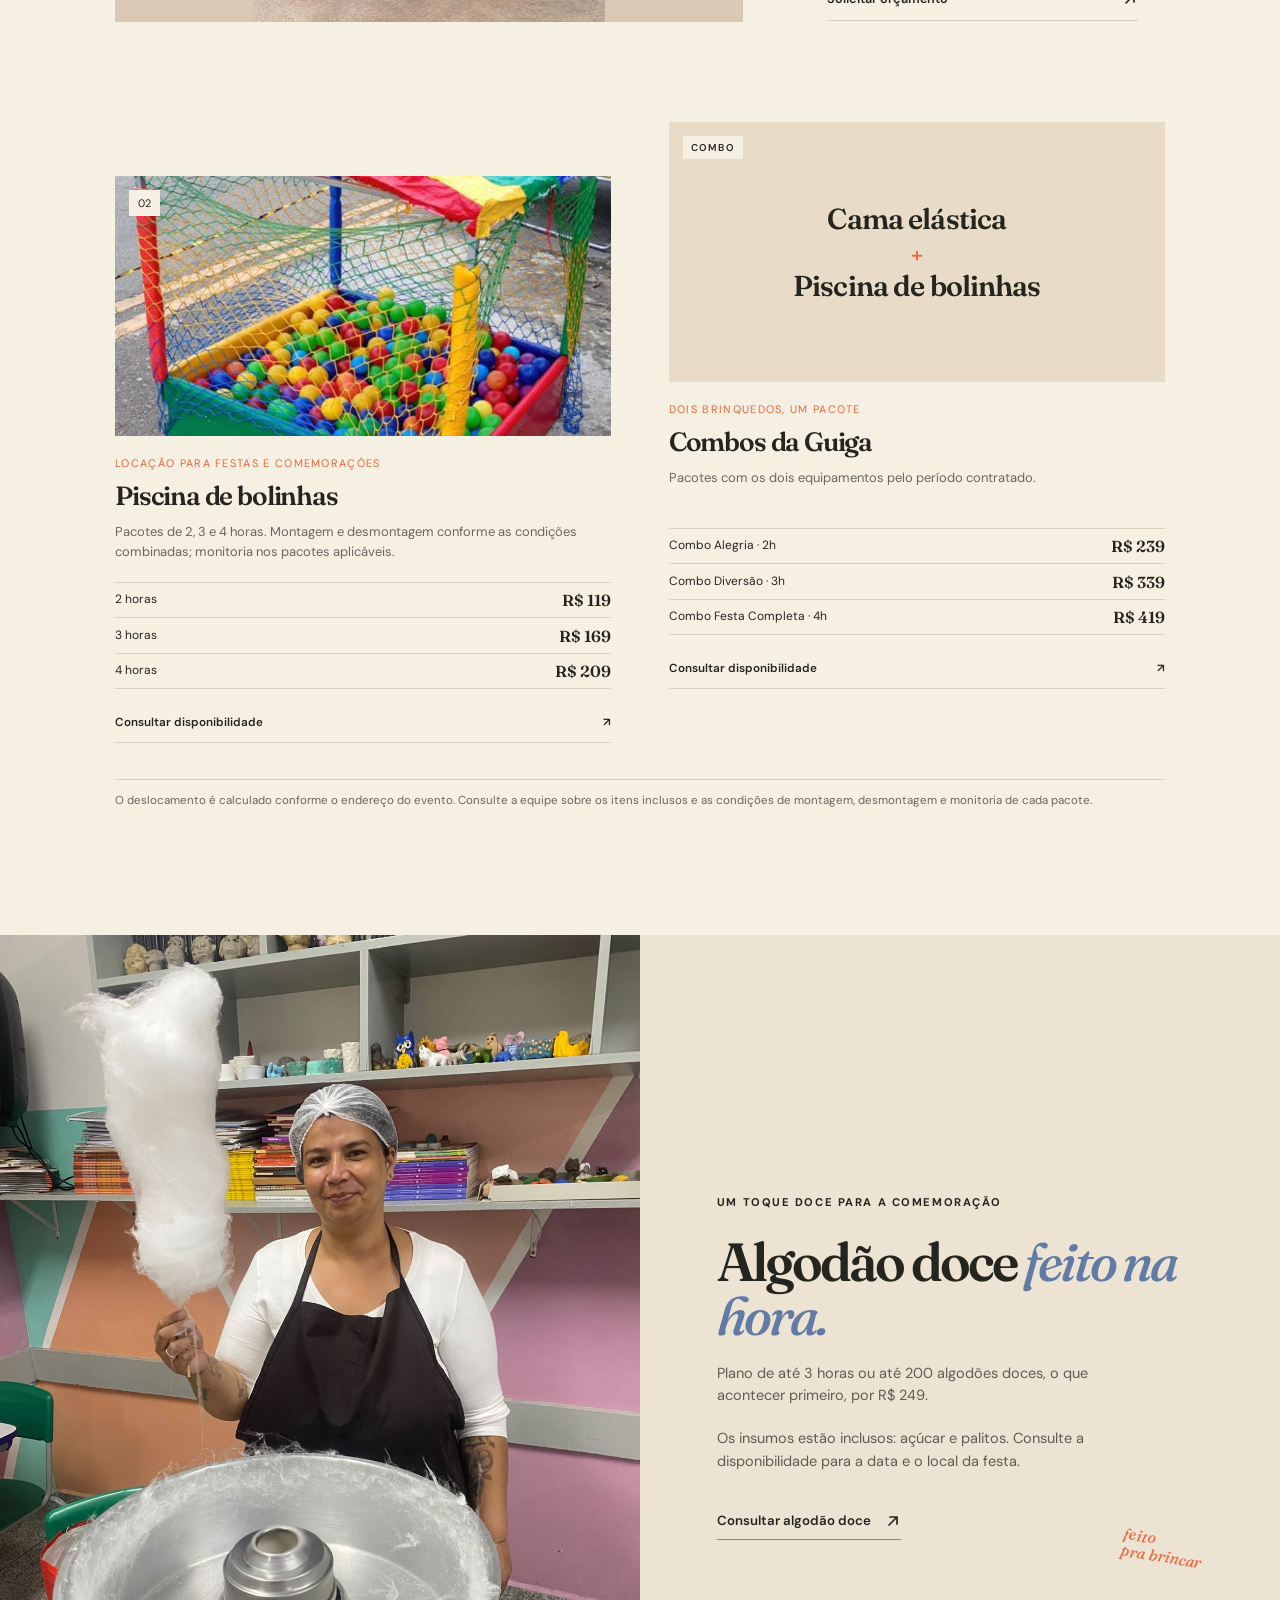
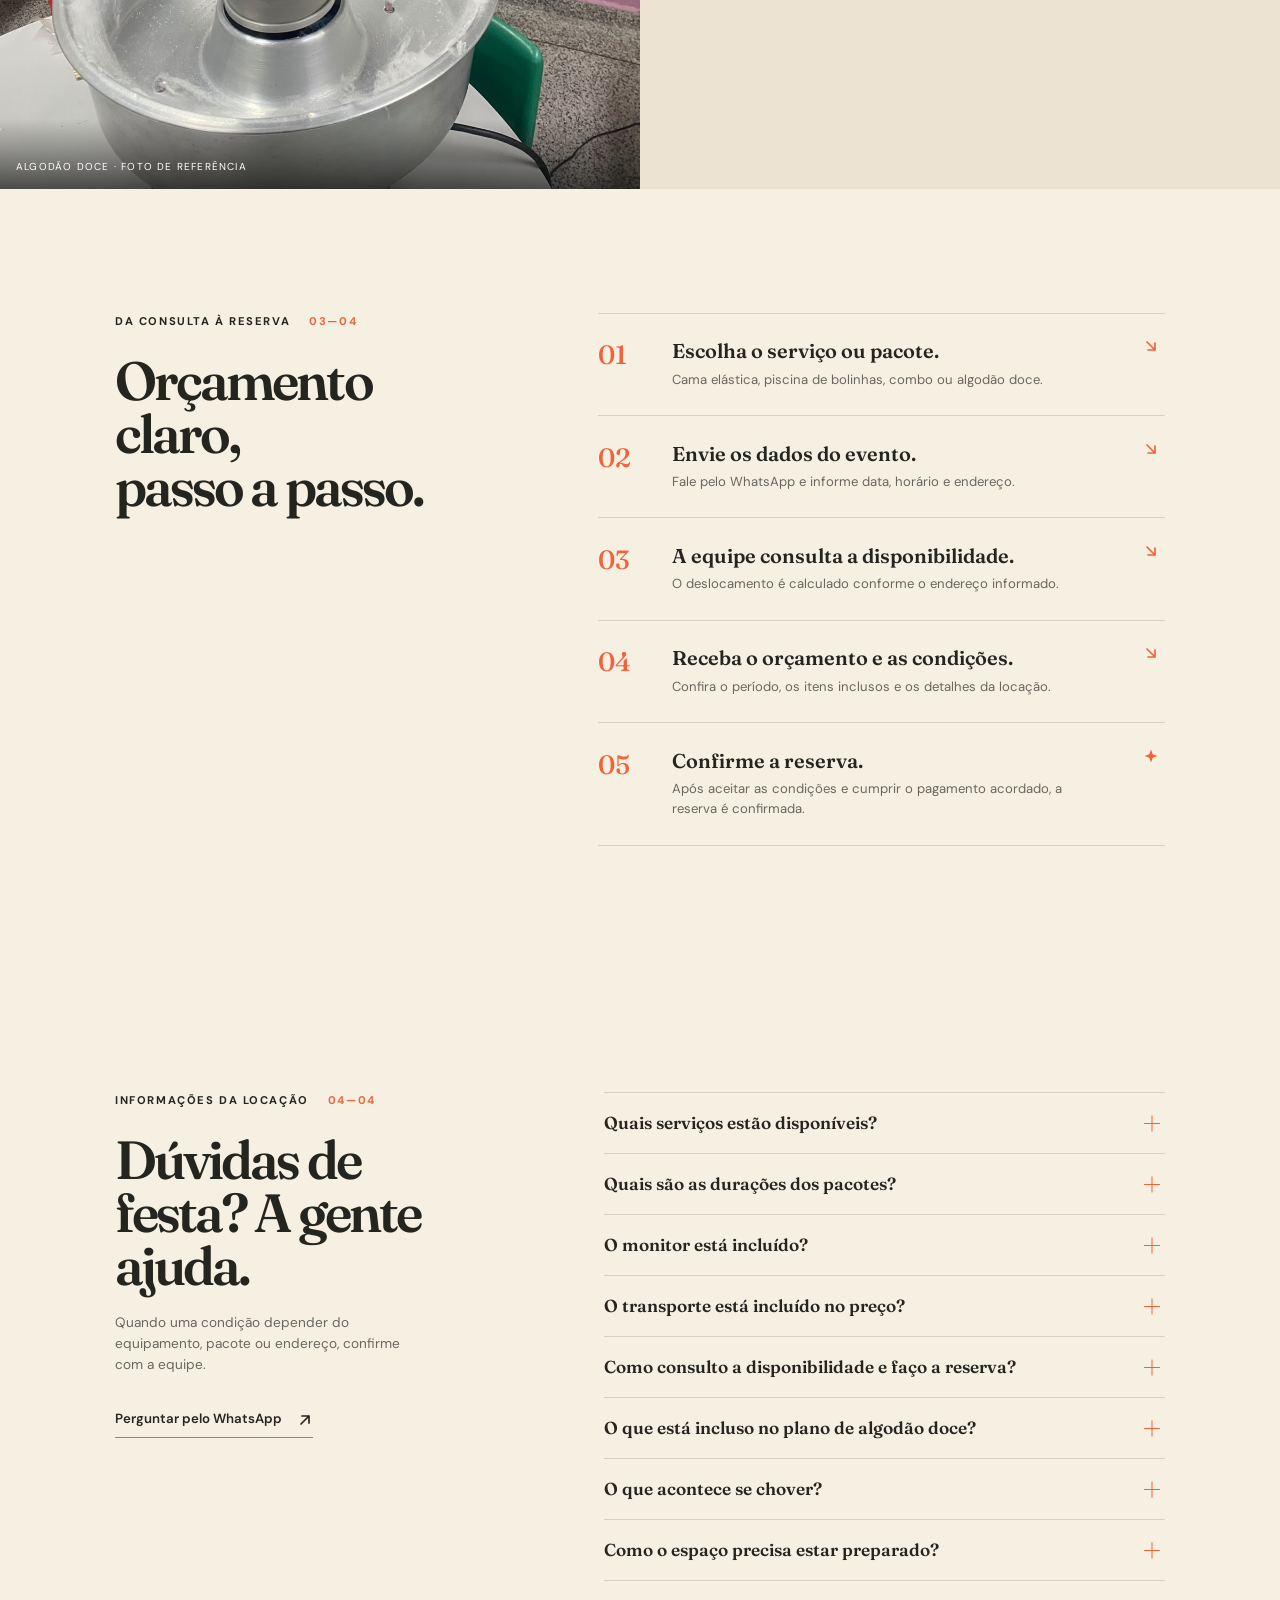
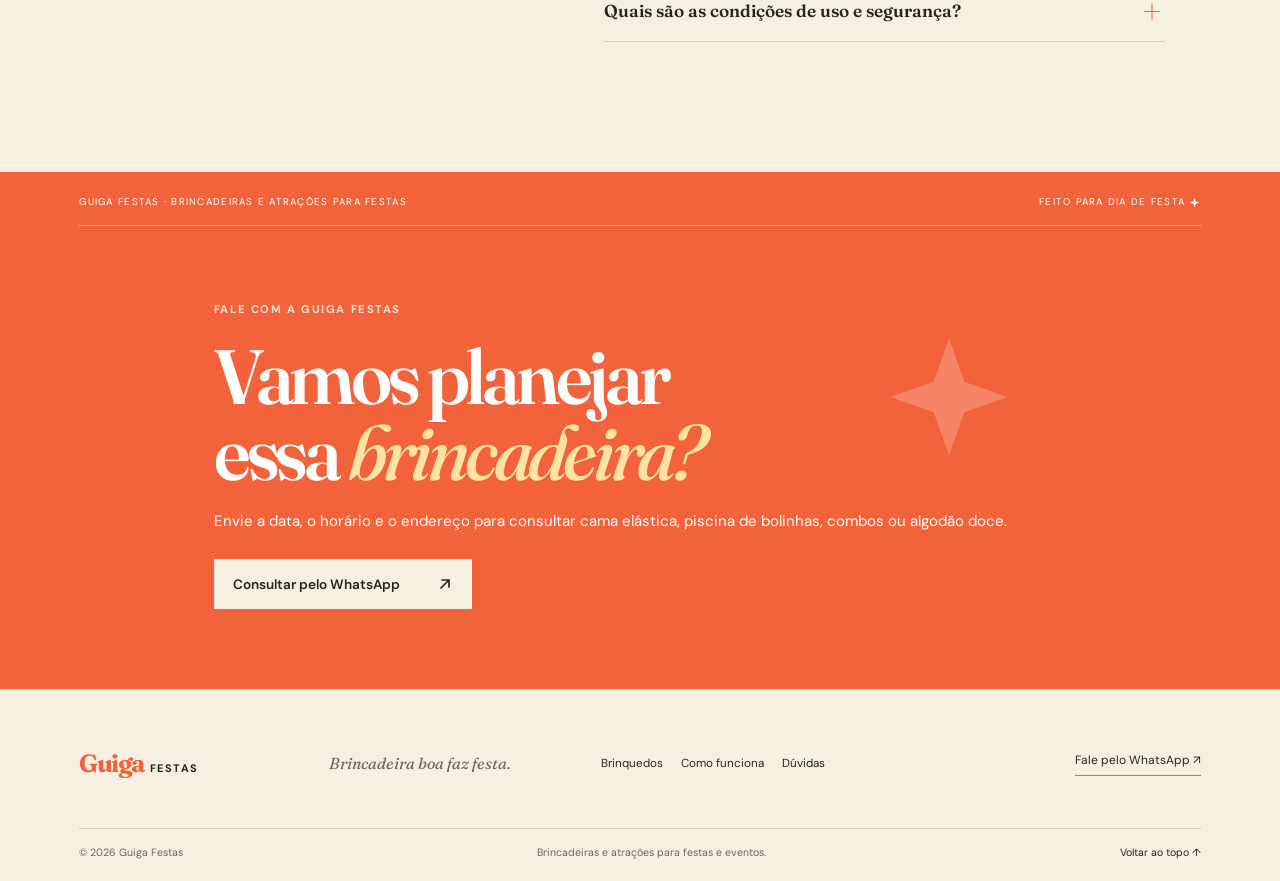
==== commit 4f632186: "Padroniza ícones para mobile" ====
--- a/index.html
+++ b/index.html
@@ -64,6 +64,6 @@
     <section class="closing" id="consultar"><div class="closing-top"><span>GUIGA FESTAS · BRINCADEIRAS E ATRAÇÕES PARA FESTAS</span><span>FEITO PARA DIA DE FESTA <svg class="star-mark" viewBox="0 0 16 16" aria-hidden="true" focusable="false"><path d="M8 1.5 9.7 6.3 14.5 8 9.7 9.7 8 14.5 6.3 9.7 1.5 8 6.3 6.3 8 1.5Z"/></svg></span></div><div class="closing-body"><p class="eyebrow">Fale com a Guiga Festas</p><h2>Vamos planejar<br>essa <em>brincadeira?</em></h2><p>Envie a data, o horário e o endereço para consultar cama elástica, piscina de bolinhas, combos ou algodão doce.</p><a class="button button-light" data-whatsapp="Quero pedir um orçamento" href="#">Consultar pelo WhatsApp <svg class="ui-icon" viewBox="0 0 16 16" aria-hidden="true" focusable="false"><path d="M4 12 12 4M5 4h7v7"/></svg></a><span class="closing-star" aria-hidden="true"><svg class="star-mark" viewBox="0 0 16 16" aria-hidden="true" focusable="false"><path d="M8 1.5 9.7 6.3 14.5 8 9.7 9.7 8 14.5 6.3 9.7 1.5 8 6.3 6.3 8 1.5Z"/></svg></span></div></section>
   </main>
 
-  <footer class="site-footer"><a class="wordmark footer-mark" href="#inicio"><span>Guiga</span><small>Festas</small></a><p>Brincadeira boa faz festa.</p><nav aria-label="Links do rodapé"><a href="#brinquedos">Brinquedos</a><a href="#como-funciona">Como funciona</a><a href="#duvidas">Dúvidas</a></nav><a class="footer-contact" data-whatsapp="Quero pedir um orçamento" href="#">Fale pelo WhatsApp <svg class="ui-icon" viewBox="0 0 16 16" aria-hidden="true" focusable="false"><path d="M4 12 12 4M5 4h7v7"/></svg></a><div class="footer-bottom"><span>© <span id="current-year"></span> Guiga Festas</span><span>Brincadeiras e atrações para festas e eventos.</span><a href="#inicio">Voltar ao topo <svg class="ui-icon" viewBox="0 0 16 16" aria-hidden="true" focusable="false"><path d="M8 14V2M4 6l4-4 4 4"/></svg></a></div></footer>
+  <footer class="site-footer"><a class="wordmark footer-mark" href="#inicio"><span>Guiga</span><small>Festas</small></a><p>Brincadeira boa faz festa.</p><nav aria-label="Links do rodapé"><a href="#brinquedos">Brinquedos</a><a href="#como-funciona">Como funciona</a><a href="#duvidas">Dúvidas</a></nav><a class="footer-contact" data-whatsapp="Quero pedir um orçamento" href="#">Fale pelo WhatsApp ↗</a><div class="footer-bottom"><span>© <span id="current-year"></span> Guiga Festas</span><span>Brincadeiras e atrações para festas e eventos.</span><a href="#inicio">Voltar ao topo ↑</a></div></footer>
 </body>
 </html>
--- a/styles.css
+++ b/styles.css
@@ -1,6 +1,6 @@
 :root{--paper:#f6f0e3;--ink:#25251f;--muted:#68675e;--orange:#f2633b;--coral:#e99779;--blue:#627aa6;--line:#d8d0c1;--serif:'Fraunces',Georgia,serif;--sans:'DM Sans',Arial,sans-serif}*{box-sizing:border-box}html{scroll-behavior:smooth;scroll-padding-top:88px}body{margin:0;background:var(--paper);color:var(--ink);font-family:var(--sans);font-size:16px;line-height:1.55}img{display:block;width:100%;height:100%;object-fit:cover}a{color:inherit;text-decoration:none}button{font:inherit}.skip-link{position:absolute;top:-50px;left:1rem;background:var(--ink);color:white;padding:.7rem;z-index:20}.skip-link:focus{top:1rem}.sr-only{position:absolute;width:1px;height:1px;padding:0;margin:-1px;overflow:hidden;clip:rect(0,0,0,0);white-space:nowrap;border:0}.site-header{height:82px;padding:0 6.2%;display:flex;align-items:center;justify-content:space-between;border-bottom:1px solid var(--line);position:relative;z-index:10;background:var(--paper)}.wordmark{display:flex;align-items:baseline;gap:.35rem;font-family:var(--serif);font-weight:700;letter-spacing:-.06em;font-size:1.8rem;color:var(--orange)}.wordmark small{font:700 .68rem var(--sans);letter-spacing:.14em;text-transform:uppercase;color:var(--ink)}.main-nav{display:flex;align-items:center;gap:2.35rem;font-size:.86rem}.main-nav>a:not(.nav-cta),.site-footer nav a{transition:color .2s}.main-nav>a:hover,.site-footer nav a:hover{color:var(--orange)}.nav-cta{border:1px solid var(--ink);padding:.72rem 1rem;display:flex;gap:1rem;align-items:center;font-size:.82rem}.ui-icon{display:inline-block;width:1rem;height:1rem;flex:none;vertical-align:middle;fill:none;stroke:currentColor;stroke-width:1.7;stroke-linecap:round;stroke-linejoin:round}.menu-toggle{display:none}.hero{position:relative;min-height:610px;padding:46px 6.2% 58px;display:grid;grid-template-columns:.87fr 1.13fr;gap:5.3%;align-items:center;max-width:1600px;margin:auto}.hero-copy{padding:22px 0 30px 4%}.eyebrow{font-size:.7rem;text-transform:uppercase;letter-spacing:.14em;font-weight:700;display:flex;align-items:center;gap:.7rem;margin:0 0 1.5rem}.eyebrow-line{width:28px;height:1px;background:var(--orange)}.hero h1,.section-heading h2,.about-copy h2,.steps h2,.gallery-heading h2,.faq h2,.closing h2{font:600 clamp(3rem,5vw,5.15rem)/.99 var(--serif);letter-spacing:-.055em;margin:0}.hero h1 em,.about-copy h2 em,.closing h2 em{font-weight:500;color:var(--orange)}.hero-intro{max-width:380px;font-size:1.03rem;color:#56564e;margin:1.5rem 0 1.7rem}.hero-actions{display:flex;align-items:center;gap:1.35rem;flex-wrap:wrap}.button{display:inline-flex;align-items:center;justify-content:space-between;gap:2.3rem;padding:.9rem 1.2rem;font-weight:600;font-size:.85rem;min-height:50px;transition:transform .2s,background .2s}.button:hover{transform:translateY(-2px)}.button-dark{background:var(--ink);color:var(--paper)}.button-dark:hover{background:var(--orange)}.text-link{display:inline-flex;align-items:center;gap:.9rem;border-bottom:1px solid var(--orange);padding:.45rem 0;font-size:.83rem;font-weight:600}.hero-note{border-top:1px solid var(--line);padding-top:1rem;margin-top:2.5rem;font-size:.75rem;line-height:1.5;color:var(--muted)}.hero-visual{height:500px;position:relative;background:#dfc3a4}.hero-visual>img{object-position:center 48%}.photo-caption{position:absolute;bottom:0;left:0;right:0;background:linear-gradient(transparent,rgba(0,0,0,.63));color:white;padding:2.5rem 1rem .9rem;display:flex;justify-content:space-between;align-items:end;font-size:.63rem;letter-spacing:.08em;text-transform:uppercase}.photo-caption span:last-child{text-transform:none;letter-spacing:0;font-size:.72rem}.image-stamp{position:absolute;left:-48px;top:30px;width:116px;height:116px;border-radius:50%;background:var(--orange);color:#fff;text-align:center;display:grid;place-content:center;font:600 1rem/1.05 var(--serif);transform:rotate(-9deg);box-shadow:0 0 0 7px var(--paper)}.image-stamp .star-mark{width:1.2rem;height:1.2rem;margin-top:6px;fill:currentColor}.hero-side-label{position:absolute;right:1.4%;top:46%;writing-mode:vertical-rl;font-size:.58rem;letter-spacing:.14em;color:var(--muted)}.service-strip{border-top:1px solid var(--line);border-bottom:1px solid var(--line);margin:0 6.2%;display:flex;justify-content:space-around;align-items:center;gap:1rem;padding:1rem 0;color:#53534a}.service-strip p{font-size:.79rem;margin:0}.service-strip .star-mark{color:var(--orange);width:.7rem;height:.7rem;flex:none;fill:currentColor}.section-wrap{max-width:1440px;margin:auto;padding-left:9%;padding-right:9%}.catalog{padding-top:118px;padding-bottom:125px}.section-heading{display:flex;align-items:end;justify-content:space-between;margin-bottom:3.1rem}.section-heading .eyebrow span,.steps-heading .eyebrow span,.gallery-heading .eyebrow span,.faq-intro .eyebrow span{color:var(--orange);margin-left:.5rem}.section-heading h2,.steps h2,.gallery-heading h2,.faq h2{font-size:clamp(2.8rem,4.2vw,4.2rem)}.section-lede{max-width:250px;margin:0 4% .4rem 0;color:var(--muted);font-size:.95rem}.product-feature{display:grid;grid-template-columns:1.3fr .7fr;gap:8%;align-items:center}.product-photo{display:block;position:relative;overflow:hidden;background:#d9c8b4}.product-photo img{transition:transform .6s cubic-bezier(.2,.7,.2,1)}.product-photo:hover img{transform:scale(1.035)}.feature-photo{height:470px}.feature-photo img{object-fit:contain;background:#d9c8b4}.photo-index{position:absolute;top:14px;left:14px;background:var(--paper);font-size:.68rem;padding:.3rem .55rem}.feature-info{padding:1rem 8% 0 0}.product-kicker{font-size:.68rem;color:var(--orange);text-transform:uppercase;letter-spacing:.12em;margin:0 0 .7rem}.product-info h3,.product-item h3{font:600 2.65rem/.98 var(--serif);letter-spacing:-.045em;margin:0}.feature-info>p:not(.product-kicker){font-size:.9rem;color:var(--muted);max-width:300px;margin:1.15rem 0 2rem}.product-bottom{border-top:1px solid var(--line);padding-top:1rem;display:grid;gap:1.2rem}.price{font-size:.72rem;color:var(--muted)}.price strong{display:block;color:var(--ink);font:600 1.4rem var(--serif);margin-top:.1rem}.arrow-link{display:flex;justify-content:space-between;align-items:center;font-weight:600;font-size:.79rem;border-bottom:1px solid var(--line);padding:.7rem 0;transition:color .2s}.arrow-link:hover{color:var(--orange)}.product-grid{display:grid;grid-template-columns:1fr 1fr;gap:5.5%;margin-top:100px;align-items:start}.product-item .product-photo{height:260px;margin-bottom:1.2rem}.product-balls{margin-top:54px}.product-combo{margin-top:0}.product-slide{margin-top:92px}.item-title{display:flex;justify-content:space-between;align-items:end;gap:.5rem}.item-title h3{font-size:1.65rem}.item-title .price{text-align:right;white-space:nowrap}.item-title .price strong{font-size:1.13rem}.product-item>p:not(.product-kicker){color:var(--muted);font-size:.81rem;min-height:44px}.product-item .arrow-link{font-size:.73rem}.package-list{list-style:none;padding:0;margin:1rem 0 .8rem;border-top:1px solid var(--line)}.package-list li{display:flex;justify-content:space-between;gap:.7rem;padding:.45rem 0;border-bottom:1px solid var(--line);font-size:.75rem}.package-list li strong{font:600 1rem var(--serif);white-space:nowrap}.price-note{font-size:.72rem;color:var(--muted);margin:2.2rem 0 0;border-top:1px solid var(--line);padding-top:.8rem}.about{background:#ece3d2;display:grid;grid-template-columns:1fr 1fr;min-height:580px}.about-photo{position:relative;min-height:580px}.about-photo img{object-position:center 45%}.about-photo .photo-caption{font-size:.63rem;letter-spacing:.12em}.about-copy{padding:100px 13% 90px 12%;position:relative;align-self:center}.about-copy h2{font-size:clamp(2.8rem,4.2vw,4.25rem)}.about-copy h2 em{color:var(--blue)}.about-copy>p:not(.eyebrow){font-size:.91rem;color:#5e5c53;max-width:420px;margin:1.3rem 0}.about-copy .text-link{margin-top:.6rem}.scribble{position:absolute;right:12%;bottom:12%;font:italic 1rem var(--serif);color:var(--orange);transform:rotate(9deg);line-height:1.08}.steps{padding-top:124px;padding-bottom:126px;display:grid;grid-template-columns:.8fr 1.2fr;gap:10%;align-items:start}.steps-list{list-style:none;padding:0;margin:0}.steps-list li{display:grid;grid-template-columns:58px 1fr 28px;gap:1rem;padding:1.55rem 0;border-top:1px solid var(--line);align-items:start}.steps-list li:last-child{border-bottom:1px solid var(--line)}.step-no{font:500 1.65rem var(--serif);color:var(--orange)}.steps-list h3{font:600 1.25rem var(--serif);margin:0}.steps-list p{font-size:.82rem;color:var(--muted);margin:.4rem 0 0;max-width:390px}.step-mark{color:var(--orange);display:flex;align-items:center;justify-content:center}.step-mark .ui-icon{width:1rem;height:1rem}.step-mark .star-mark{width:1rem;height:1rem;fill:currentColor}.party-gallery{position:relative;min-height:630px;background:#e8dcc8;padding:70px 9%;display:grid;grid-template-columns:1.05fr .9fr .92fr;gap:2.4%;align-items:center;overflow:hidden}.gallery-heading{align-self:start;padding-top:24px}.gallery-heading h2{font-size:clamp(2.5rem,3.4vw,3.5rem)}.gallery-heading>p:last-child{font-size:.82rem;color:var(--muted);margin-top:1.2rem}.party-gallery figure{margin:75px 0 0;position:relative}.party-gallery figure img{height:320px}.party-gallery .gallery-one img{height:385px}.party-gallery .gallery-three{margin-top:8px}.party-gallery figcaption{font-size:.63rem;color:var(--muted);padding-top:.5rem}.gallery-doodle{position:absolute;right:11%;top:30px;font:italic 1.1rem var(--serif);color:var(--orange);transform:rotate(8deg)}.faq{padding-top:120px;padding-bottom:130px;display:grid;grid-template-columns:.8fr 1.2fr;gap:11%}.faq-intro>p:not(.eyebrow){font-size:.85rem;color:var(--muted);max-width:290px;margin:1.2rem 0}.faq-intro .text-link{margin-top:.5rem}.faq-list details{border-top:1px solid var(--line)}.faq-list details:last-child{border-bottom:1px solid var(--line)}.faq-list summary{list-style:none;cursor:pointer;position:relative;padding:1.22rem 38px 1.22rem 0;font:600 1.08rem var(--serif)}.faq-list summary::-webkit-details-marker{display:none}.faq-list summary span:before,.faq-list summary span:after{content:"";position:absolute;right:5px;top:50%;width:16px;height:1px;background:var(--orange);transition:transform .2s}.faq-list summary span:after{transform:rotate(90deg)}.faq-list details[open] summary span:after{transform:rotate(0)}.faq-list details p{font-size:.83rem;color:var(--muted);max-width:540px;margin:0;padding:0 30px 1.35rem 0}.closing{background:var(--orange);color:#fff;padding:22px 6.2% 68px;position:relative;overflow:hidden}.closing-top{display:flex;justify-content:space-between;border-bottom:1px solid rgba(255,255,255,.4);padding-bottom:1rem;font-size:.61rem;letter-spacing:.13em}.closing-top .star-mark{width:.7rem;height:.7rem;vertical-align:middle;fill:currentColor}.closing-body{padding:75px 0 12px 12%;position:relative}.closing-body .eyebrow{color:rgba(255,255,255,.8);margin-bottom:1.3rem}.closing h2{font-size:clamp(3.2rem,6vw,5.9rem)}.closing h2 em{color:#ffe3a1}.closing-body>p:not(.eyebrow){margin:1.2rem 0 1.6rem;font-size:.94rem}.button-light{background:var(--paper);color:var(--ink)}.button-light:hover{background:#ffe3a1}.closing-star{position:absolute;right:16%;top:25%;width:9rem;height:9rem;fill:rgba(255,255,255,.22)}.closing-star .star-mark{width:100%;height:100%}.site-footer{padding:48px 6.2% 20px;display:grid;grid-template-columns:1fr 1.1fr 1.2fr 1.3fr;gap:1rem;align-items:center}.footer-mark{font-size:1.55rem}.site-footer>p{font:italic 1rem var(--serif);color:var(--muted)}.site-footer nav{display:flex;gap:1.1rem;font-size:.73rem}.footer-contact{justify-self:end;font-size:.75rem;border-bottom:1px solid var(--orange);padding-bottom:.35rem}.footer-bottom{grid-column:1/-1;border-top:1px solid var(--line);margin-top:1.4rem;padding-top:1rem;display:flex;justify-content:space-between;gap:1rem;color:var(--muted);font-size:.66rem}.footer-bottom a{color:var(--ink)}:focus-visible{outline:3px solid var(--blue);outline-offset:4px}
 @media(max-width:1000px){.hero{padding-left:5%;padding-right:5%;gap:4%;grid-template-columns:.9fr 1.1fr;min-height:560px}.hero-visual{height:440px}.hero-copy{padding-left:1%}.hero h1{font-size:clamp(3rem,6vw,4.3rem)}.hero-side-label{display:none}.section-wrap{padding-left:7%;padding-right:7%}.product-grid{gap:3%}.item-title{display:block}.item-title .price{text-align:left;display:block;margin-top:.5rem}.party-gallery{padding-left:6%;padding-right:6%;grid-template-columns:.95fr 1fr 1fr}.party-gallery figure img{height:270px}.party-gallery .gallery-one img{height:330px}.site-footer{grid-template-columns:1fr 1fr}.site-footer nav{justify-content:flex-start}.footer-contact{justify-self:start}.footer-bottom{flex-wrap:wrap}}
-@media(max-width:700px){html{scroll-padding-top:68px}.site-header{height:68px;padding:0 5%}.wordmark{font-size:1.55rem}.menu-toggle{display:block;border:0;background:none;width:46px;height:46px;position:relative;z-index:12;cursor:pointer}.menu-lines,.menu-lines:before,.menu-lines:after{position:absolute;width:21px;height:1.5px;background:var(--ink);left:12px;top:22px;content:"";transition:transform .2s}.menu-lines:before{left:0;top:-6px}.menu-lines:after{left:0;top:6px}.menu-toggle[aria-expanded=true] .menu-lines{background:transparent}.menu-toggle[aria-expanded=true] .menu-lines:before{transform:translateY(6px) rotate(45deg)}.menu-toggle[aria-expanded=true] .menu-lines:after{transform:translateY(-6px) rotate(-45deg)}.main-nav{display:none;position:absolute;left:0;right:0;top:68px;background:var(--paper);border-bottom:1px solid var(--line);padding:1rem 5% 1.4rem;align-items:stretch;gap:0;flex-direction:column}.main-nav.is-open{display:flex}.main-nav>a:not(.nav-cta){padding:.88rem 0;border-bottom:1px solid var(--line)}.nav-cta{margin-top:1rem;justify-content:space-between}.hero{display:flex;flex-direction:column;align-items:stretch;padding:38px 5% 38px;gap:1.8rem}.hero-copy{padding:0}.hero .eyebrow{margin-bottom:1rem}.hero h1{font-size:clamp(3.25rem,12vw,4.7rem);max-width:550px}.hero-intro{font-size:.94rem;margin:1.15rem 0 1.3rem;max-width:440px}.hero-actions{gap:1rem}.button{min-height:48px}.hero-note{display:none}.hero-visual{height:380px;margin-left:8%;}.image-stamp{width:94px;height:94px;left:-32px;top:18px;font-size:.82rem;box-shadow:0 0 0 5px var(--paper)}.photo-caption{padding:2.3rem .65rem .65rem;font-size:.55rem}.photo-caption span:last-child{font-size:.62rem}.service-strip{margin:0 5%;justify-content:center;flex-wrap:wrap;overflow:visible;gap:.65rem .85rem;padding:.9rem 0;white-space:normal}.service-strip p{font-size:.66rem}.service-strip span{font-size:.58rem}.section-wrap{padding-left:6%;padding-right:6%}.catalog{padding-top:78px;padding-bottom:78px}.section-heading{display:block;margin-bottom:2rem}.section-heading h2,.steps h2,.gallery-heading h2,.faq h2{font-size:clamp(2.8rem,10vw,3.6rem)}.section-lede{margin:1.1rem 0 0;max-width:300px}.product-feature{grid-template-columns:1fr;gap:1.2rem}.feature-photo{height:340px}.feature-photo img{object-fit:contain;background:#d9c8b4}.feature-info{padding:0}.product-info h3{font-size:2.5rem}.feature-info>p:not(.product-kicker){margin:.8rem 0 1.2rem}.product-bottom{grid-template-columns:1fr 1.3fr;align-items:center;gap:1rem}.product-grid{grid-template-columns:1fr;gap:3rem;margin-top:62px}.product-balls,.product-slide{margin-top:0}.product-item .product-photo{height:200px;margin-bottom:.85rem}.product-combo{margin-top:0}.item-title{display:block}.item-title h3{font-size:1.45rem}.item-title .price{margin-top:.4rem}.item-title .price strong{display:inline;margin-left:.2rem;font-size:1rem}.product-item>p:not(.product-kicker){font-size:.76rem;min-height:56px;margin:.6rem 0}.product-item .arrow-link{font-size:.68rem}.price-note{line-height:1.5;margin-top:1.6rem}.about{grid-template-columns:1fr}.about-photo{min-height:420px;height:420px}.about-photo img{object-position:center 55%}.about-copy{padding:60px 7% 72px}.about-copy h2{font-size:clamp(2.9rem,10vw,3.8rem)}.about-copy>p:not(.eyebrow){font-size:.86rem}.scribble{right:9%;bottom:17%}.steps{padding-top:80px;padding-bottom:80px;grid-template-columns:1fr;gap:2rem}.steps-list li{grid-template-columns:48px 1fr 22px;gap:.6rem;padding:1.15rem 0}.steps-list h3{font-size:1.12rem}.steps-list p{font-size:.78rem}.party-gallery{min-height:0;padding:60px 6%;grid-template-columns:1fr 1fr;gap:1rem}.gallery-heading{grid-column:1/-1;padding:0 0 .5rem}.gallery-heading>p:last-child{margin:.7rem 0 0}.party-gallery figure{margin:0}.party-gallery figure img,.party-gallery .gallery-one img{height:230px}.party-gallery .gallery-one{grid-column:1/-1;width:74%;}.party-gallery .gallery-two{margin-top:22px}.party-gallery .gallery-three{margin-top:0}.party-gallery figcaption{font-size:.57rem}.gallery-doodle{right:8%;top:34%;font-size:.9rem}.faq{padding-top:80px;padding-bottom:84px;grid-template-columns:1fr;gap:2rem}.faq-intro>p:not(.eyebrow){max-width:350px}.faq-list summary{font-size:1rem;padding:1rem 36px 1rem 0}.faq-list details p{font-size:.78rem}.closing{padding:18px 5% 52px}.closing-top{font-size:.49rem;gap:.5rem}.closing-top span:last-child{text-align:right}.closing-body{padding:62px 0 10px}.closing h2{font-size:clamp(3.1rem,11.5vw,4.4rem)}.closing-body>p:not(.eyebrow){max-width:280px;font-size:.84rem}.closing-star{right:2%;top:16%;width:5rem;height:5rem}.site-footer{padding:36px 6% 22px;grid-template-columns:1fr;gap:.7rem;text-align:center}.footer-mark{justify-self:center}.site-footer>p{font-size:.9rem;margin:.1rem 0}.site-footer nav{grid-column:1;justify-content:center;flex-wrap:wrap;gap:.75rem 1.1rem;margin:.35rem 0}.footer-contact{grid-column:1;justify-self:center}.footer-bottom{grid-column:1;margin-top:.8rem;display:grid;grid-template-columns:1fr;gap:.65rem;text-align:center;font-size:.68rem}.footer-bottom span:nth-child(2),.footer-bottom a{grid-column:1;grid-row:auto}}
+@media(max-width:700px){html{scroll-padding-top:68px}.site-header{height:68px;padding:0 5%}.wordmark{font-size:1.55rem}.menu-toggle{display:block;border:0;background:none;width:46px;height:46px;position:relative;z-index:12;cursor:pointer}.menu-lines,.menu-lines:before,.menu-lines:after{position:absolute;width:21px;height:1.5px;background:var(--ink);left:12px;top:22px;content:"";transition:transform .2s}.menu-lines:before{left:0;top:-6px}.menu-lines:after{left:0;top:6px}.menu-toggle[aria-expanded=true] .menu-lines{background:transparent}.menu-toggle[aria-expanded=true] .menu-lines:before{transform:translateY(6px) rotate(45deg)}.menu-toggle[aria-expanded=true] .menu-lines:after{transform:translateY(-6px) rotate(-45deg)}.main-nav{display:none;position:absolute;left:0;right:0;top:68px;background:var(--paper);border-bottom:1px solid var(--line);padding:1rem 5% 1.4rem;align-items:stretch;gap:0;flex-direction:column}.main-nav.is-open{display:flex}.main-nav>a:not(.nav-cta){padding:.88rem 0;border-bottom:1px solid var(--line)}.nav-cta{margin-top:1rem;justify-content:space-between}.hero{display:flex;flex-direction:column;align-items:stretch;padding:38px 5% 38px;gap:1.8rem}.hero-copy{padding:0}.hero .eyebrow{margin-bottom:1rem}.hero h1{font-size:clamp(3.25rem,12vw,4.7rem);max-width:550px}.hero-intro{font-size:.94rem;margin:1.15rem 0 1.3rem;max-width:440px}.hero-actions{gap:1rem}.button{min-height:48px}.hero-note{display:none}.hero-visual{height:380px;margin-left:8%;}.image-stamp{width:94px;height:94px;left:-32px;top:18px;font-size:.82rem;box-shadow:0 0 0 5px var(--paper)}.photo-caption{padding:2.3rem .65rem .65rem;font-size:.55rem}.photo-caption span:last-child{font-size:.62rem}.service-strip{margin:0 5%;justify-content:center;flex-wrap:wrap;overflow:visible;gap:.65rem .85rem;padding:.9rem 0;white-space:normal}.service-strip p{font-size:.66rem}.service-strip span{font-size:.58rem}.section-wrap{padding-left:6%;padding-right:6%}.catalog{padding-top:78px;padding-bottom:78px}.section-heading{display:block;margin-bottom:2rem}.section-heading h2,.steps h2,.gallery-heading h2,.faq h2{font-size:clamp(2.8rem,10vw,3.6rem)}.section-lede{margin:1.1rem 0 0;max-width:300px}.product-feature{grid-template-columns:1fr;gap:1.2rem}.feature-photo{height:340px}.feature-photo img{object-fit:contain;background:#d9c8b4}.feature-info{padding:0}.product-info h3{font-size:2.5rem}.feature-info>p:not(.product-kicker){margin:.8rem 0 1.2rem}.product-bottom{grid-template-columns:1fr 1.3fr;align-items:center;gap:1rem}.product-grid{grid-template-columns:1fr;gap:3rem;margin-top:62px}.product-balls,.product-slide{margin-top:0}.product-item .product-photo{height:200px;margin-bottom:.85rem}.product-combo{margin-top:0}.item-title{display:block}.item-title h3{font-size:1.45rem}.item-title .price{margin-top:.4rem}.item-title .price strong{display:inline;margin-left:.2rem;font-size:1rem}.product-item>p:not(.product-kicker){font-size:.76rem;min-height:56px;margin:.6rem 0}.product-item .arrow-link{font-size:.68rem}.price-note{line-height:1.5;margin-top:1.6rem}.about{grid-template-columns:1fr}.about-photo{min-height:420px;height:420px}.about-photo img{object-position:center 55%}.about-copy{padding:60px 7% 72px}.about-copy h2{font-size:clamp(2.9rem,10vw,3.8rem)}.about-copy>p:not(.eyebrow){font-size:.86rem}.scribble{right:9%;bottom:17%}.steps{padding-top:80px;padding-bottom:80px;grid-template-columns:1fr;gap:2rem}.steps-list li{grid-template-columns:48px 1fr 22px;gap:.6rem;padding:1.15rem 0}.steps-list h3{font-size:1.12rem}.steps-list p{font-size:.78rem}.party-gallery{min-height:0;padding:60px 6%;grid-template-columns:1fr 1fr;gap:1rem}.gallery-heading{grid-column:1/-1;padding:0 0 .5rem}.gallery-heading>p:last-child{margin:.7rem 0 0}.party-gallery figure{margin:0}.party-gallery figure img,.party-gallery .gallery-one img{height:230px}.party-gallery .gallery-one{grid-column:1/-1;width:74%;}.party-gallery .gallery-two{margin-top:22px}.party-gallery .gallery-three{margin-top:0}.party-gallery figcaption{font-size:.57rem}.gallery-doodle{right:8%;top:34%;font-size:.9rem}.faq{padding-top:80px;padding-bottom:84px;grid-template-columns:1fr;gap:2rem}.faq-intro>p:not(.eyebrow){max-width:350px}.faq-list summary{font-size:1rem;padding:1rem 36px 1rem 0}.faq-list details p{font-size:.78rem}.closing{padding:18px 5% 52px}.closing-top{font-size:.49rem;gap:.5rem}.closing-top span:last-child{text-align:right}.closing-body{padding:62px 0 10px}.closing h2{font-size:clamp(3.1rem,11.5vw,4.4rem)}.closing-body>p:not(.eyebrow){max-width:280px;font-size:.84rem}.closing-star{right:2%;top:16%;font-size:5rem}.site-footer{padding:37px 5% 18px;grid-template-columns:1fr 1fr;gap:.5rem}.site-footer>p{font-size:.88rem}.site-footer nav{grid-column:1/-1;flex-wrap:wrap;gap:1.1rem;margin-top:.5rem}.footer-contact{grid-column:1/-1}.footer-bottom{grid-column:1/-1;margin-top:1rem;display:grid;grid-template-columns:1fr auto;gap:.6rem;font-size:.61rem}.footer-bottom span:nth-child(2){grid-column:1/-1;grid-row:2}.footer-bottom a{grid-column:2;grid-row:1}}
 @media(max-width:390px){.hero h1{font-size:3.05rem}.hero-visual{height:320px}.hero-actions{align-items:flex-start;flex-direction:column}.product-item .product-photo{height:170px}.item-title h3{font-size:1.3rem}.product-item .arrow-link{font-size:.62rem}.party-gallery figure img,.party-gallery .gallery-one img{height:190px}}
 @media(prefers-reduced-motion:reduce){*,*::before,*::after{scroll-behavior:auto!important;transition:none!important;animation:none!important}}
 
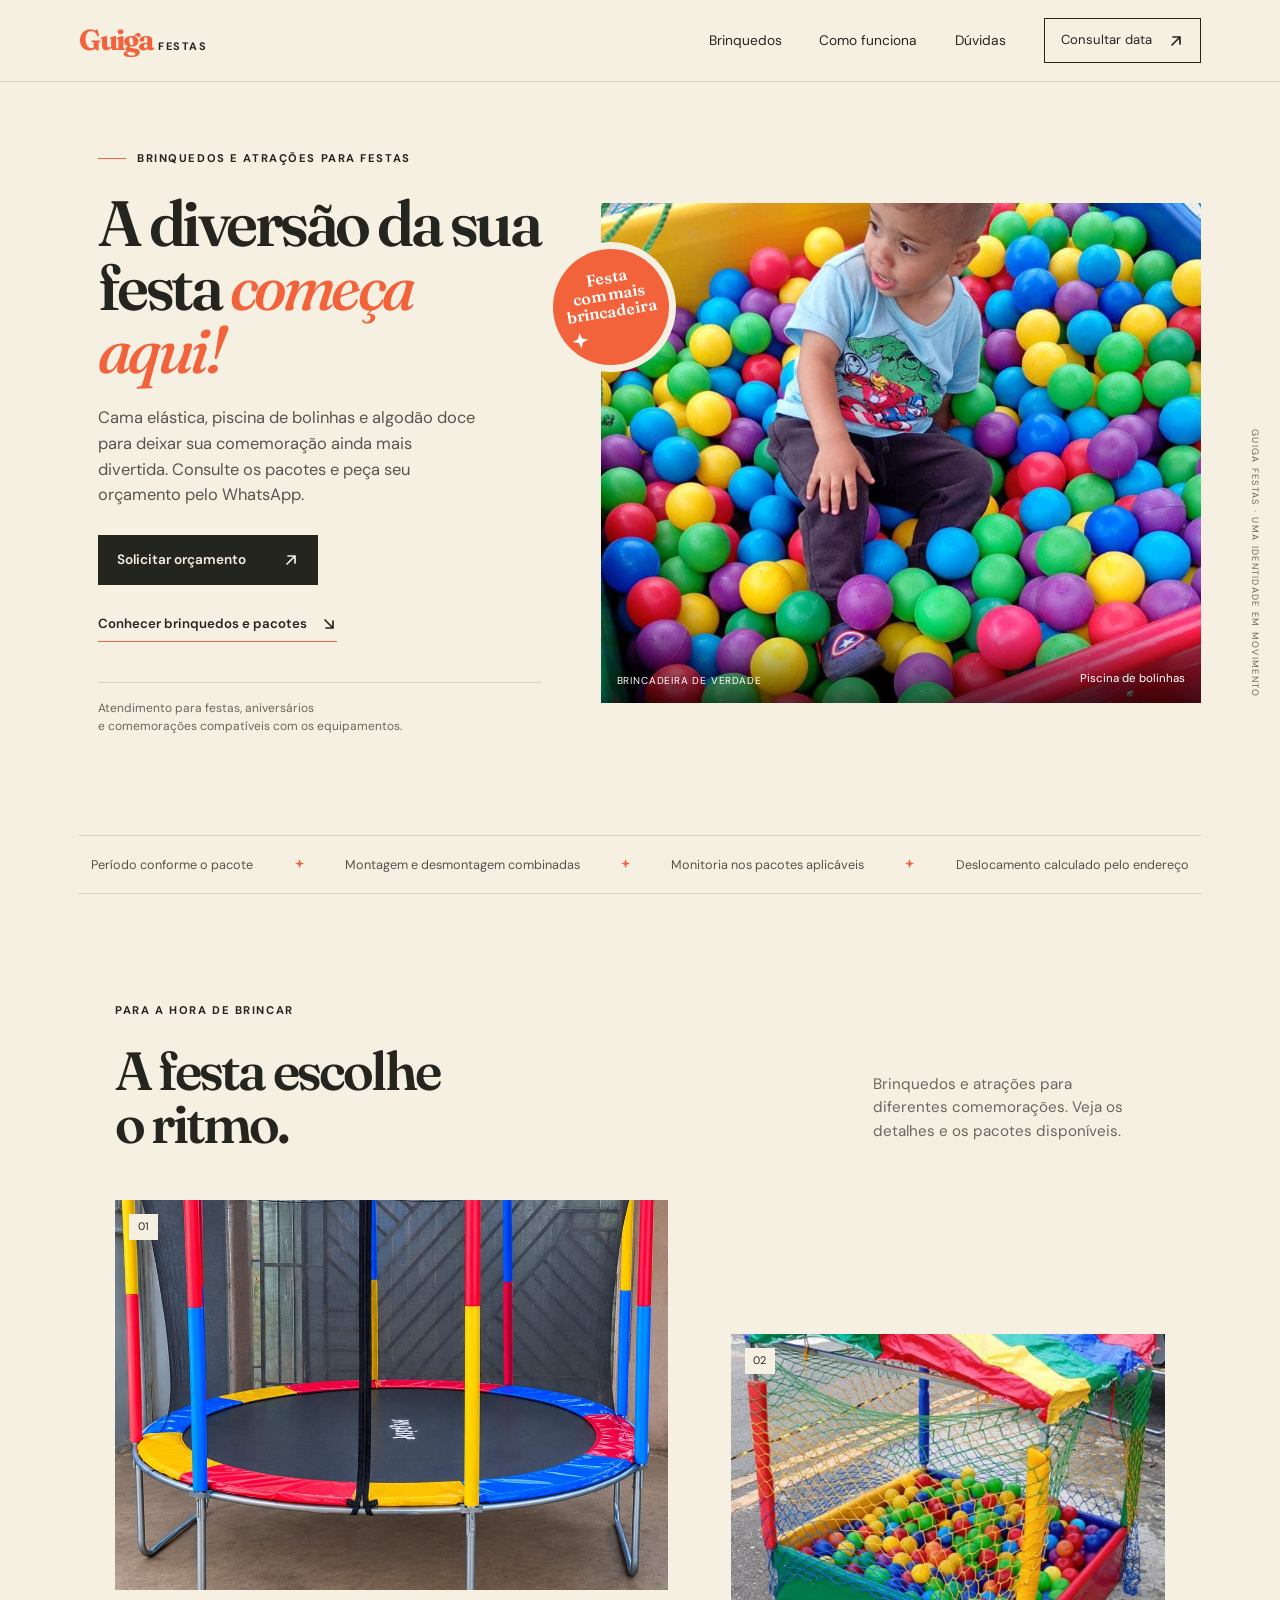
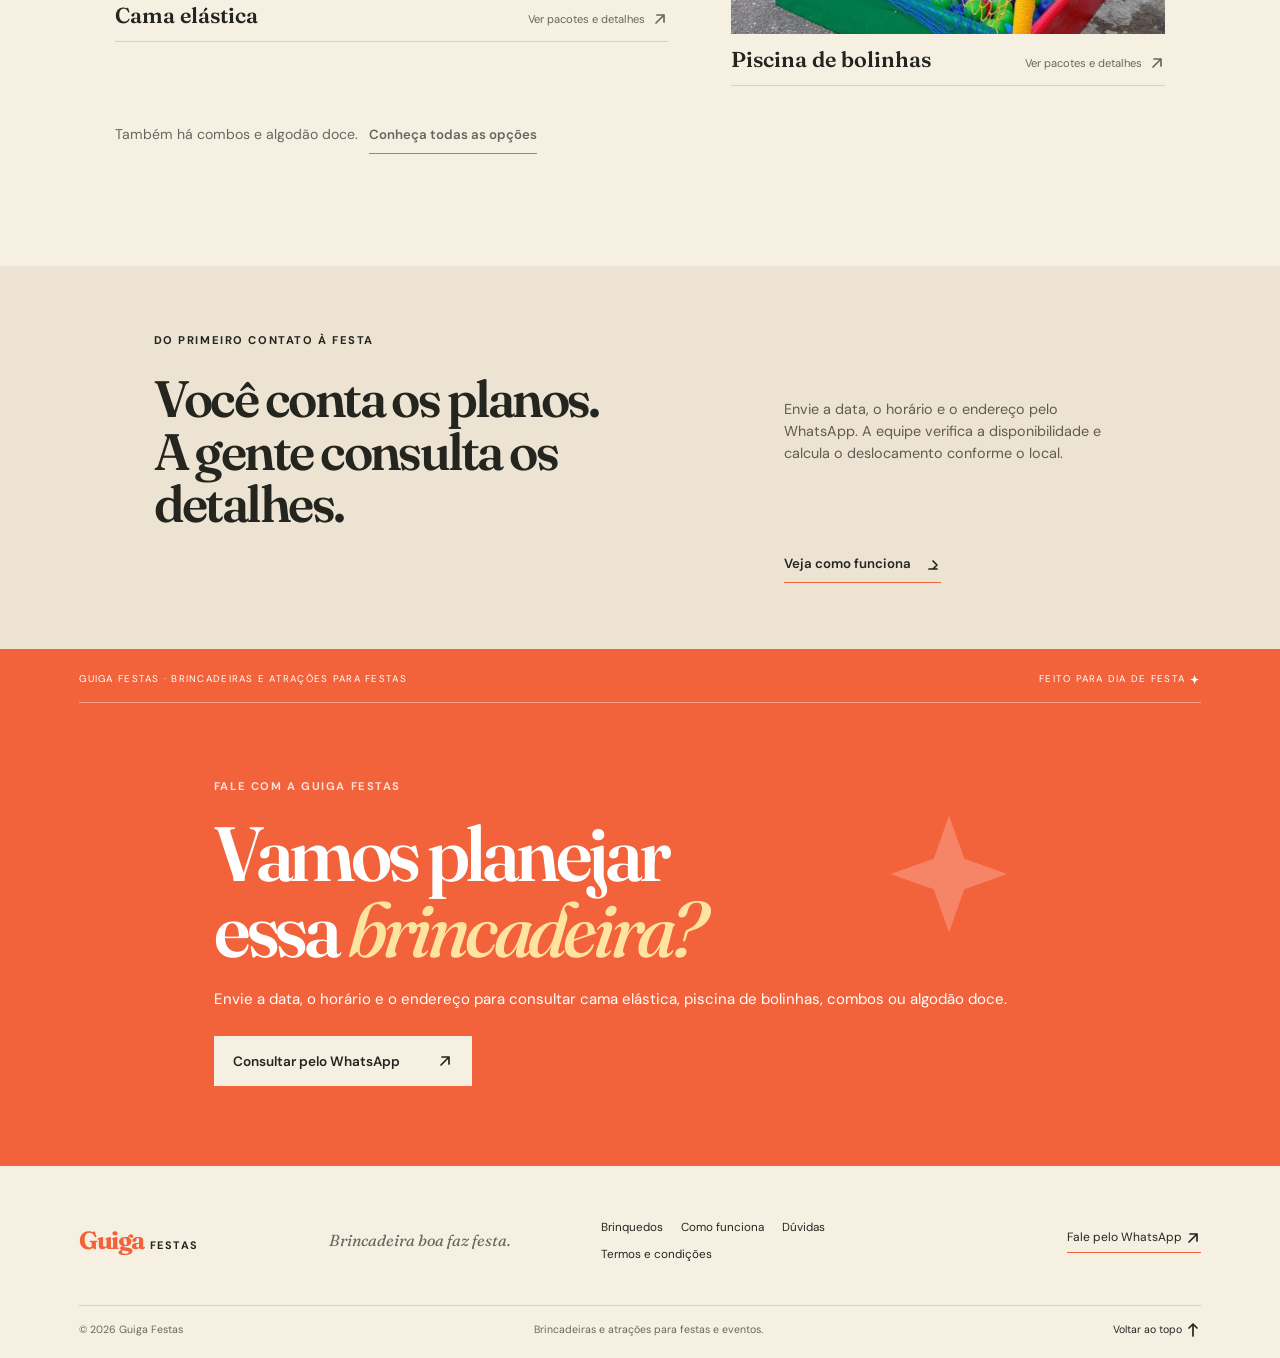
==== commit c8b3c11b: "Divide site Guiga Festas em páginas" ====
--- a/index.html
+++ b/index.html
@@ -4,32 +4,31 @@
   <meta charset="utf-8">
   <meta name="viewport" content="width=device-width, initial-scale=1">
   <meta name="theme-color" content="#f6f0e3">
-  <meta name="description" content="Locação de cama elástica, piscina de bolinhas e algodão doce para festas. Consulte pacotes e peça seu orçamento pelo WhatsApp.">
-  <title>Guiga Festas — brincadeira boa faz festa</title>
+  <meta name="description" content="Cama elástica, piscina de bolinhas, combos e algodão doce para festas. Conheça as opções e solicite um orçamento à Guiga Festas.">
+  <title>Guiga Festas — brinquedos e atrações para festas</title>
   <link rel="preconnect" href="https://fonts.googleapis.com">
   <link rel="preconnect" href="https://fonts.gstatic.com" crossorigin>
   <link href="https://fonts.googleapis.com/css2?family=DM+Sans:wght@400;500;600;700&family=Fraunces:opsz,wght@9..144,500;9..144,600;9..144,700&display=swap" rel="stylesheet">
   <link rel="stylesheet" href="styles.css">
   <script src="script.js" defer></script>
 </head>
-<body>
+<body id="topo">
   <a class="skip-link" href="#conteudo">Pular para o conteúdo</a>
   <header class="site-header">
-    <a class="wordmark" href="#inicio" aria-label="Guiga Festas, início"><span>Guiga</span><small>Festas</small></a>
+    <a class="wordmark" href="index.html#inicio" aria-label="Guiga Festas, início"><span>Guiga</span><small>Festas</small></a>
     <button class="menu-toggle" aria-expanded="false" aria-controls="main-nav"><span class="menu-lines"></span><span class="sr-only">Abrir menu</span></button>
     <nav id="main-nav" class="main-nav" aria-label="Navegação principal">
-      <a href="#brinquedos">Brinquedos</a><a href="#como-funciona">Como funciona</a><a href="#duvidas">Dúvidas</a>
+      <a href="brinquedos.html">Brinquedos</a><a href="como-funciona.html">Como funciona</a><a href="duvidas.html">Dúvidas</a>
       <a class="nav-cta" data-whatsapp="Quero pedir um orçamento" href="#">Consultar data <svg class="ui-icon" viewBox="0 0 16 16" aria-hidden="true" focusable="false"><path d="M4 12 12 4M5 4h7v7"/></svg></a>
     </nav>
   </header>
-
   <main id="conteudo">
     <section class="hero" id="inicio" aria-labelledby="hero-title">
       <div class="hero-copy">
         <p class="eyebrow"><span class="eyebrow-line"></span> Brinquedos e atrações para festas</p>
         <h1 id="hero-title">A diversão da sua festa <em>começa aqui!</em></h1>
         <p class="hero-intro">Cama elástica, piscina de bolinhas e algodão doce para deixar sua comemoração ainda mais divertida. Consulte os pacotes e peça seu orçamento pelo WhatsApp.</p>
-        <div class="hero-actions"><a class="button button-dark" data-whatsapp="Cama elástica, piscina de bolinhas, combo ou algodão doce" href="#">Solicitar orçamento <svg class="ui-icon" viewBox="0 0 16 16" aria-hidden="true" focusable="false"><path d="M4 12 12 4M5 4h7v7"/></svg></a><a class="text-link" href="#brinquedos">Ver pacotes e serviços <svg class="ui-icon" viewBox="0 0 16 16" aria-hidden="true" focusable="false"><path d="M8 2v11M4 9l4 4 4-4"/></svg></a></div>
+        <div class="hero-actions"><a class="button button-dark" data-whatsapp="Cama elástica, piscina de bolinhas, combo ou algodão doce" href="#">Solicitar orçamento <svg class="ui-icon" viewBox="0 0 16 16" aria-hidden="true" focusable="false"><path d="M4 12 12 4M5 4h7v7"/></svg></a><a class="text-link" href="brinquedos.html">Conhecer brinquedos e pacotes <svg class="ui-icon" viewBox="0 0 16 16" aria-hidden="true" focusable="false"><path d="M4 4 12 12M5 12h7V5"/></svg></a></div>
         <p class="hero-note">Atendimento para festas, aniversários<br>e comemorações compatíveis com os equipamentos.</p>
       </div>
       <div class="hero-visual">
@@ -39,31 +38,18 @@
       </div>
       <div class="hero-side-label">GUIGA FESTAS · UMA IDENTIDADE EM MOVIMENTO</div>
     </section>
-
-    <section class="service-strip" aria-label="O que considerar na locação"><p>Período conforme o pacote</p><span aria-hidden="true"><svg class="star-mark" viewBox="0 0 16 16" aria-hidden="true" focusable="false"><path d="M8 1.5 9.7 6.3 14.5 8 9.7 9.7 8 14.5 6.3 9.7 1.5 8 6.3 6.3 8 1.5Z"/></svg></span><p>Montagem e desmontagem combinadas</p><span aria-hidden="true"><svg class="star-mark" viewBox="0 0 16 16" aria-hidden="true" focusable="false"><path d="M8 1.5 9.7 6.3 14.5 8 9.7 9.7 8 14.5 6.3 9.7 1.5 8 6.3 6.3 8 1.5Z"/></svg></span><p>Monitoria nos pacotes aplicáveis</p><span aria-hidden="true"><svg class="star-mark" viewBox="0 0 16 16" aria-hidden="true" focusable="false"><path d="M8 1.5 9.7 6.3 14.5 8 9.7 9.7 8 14.5 6.3 9.7 1.5 8 6.3 6.3 8 1.5Z"/></svg></span><p>Deslocamento calculado pelo endereço</p></section>
-
-    <section class="catalog section-wrap" id="brinquedos" aria-labelledby="catalog-title">
-      <div class="section-heading"><div><p class="eyebrow">Equipamentos e pacotes <span>02—04</span></p><h2 id="catalog-title">Escolha a diversão<br>da sua festa.</h2></div><p class="section-lede">Locação por período, com condições combinadas conforme o equipamento e o pacote.</p></div>
-      <article class="product-feature">
-        <div class="product-photo feature-photo"><img src="assets/cama-elastica.jpg" alt="Cama elástica colorida com rede de proteção da Guiga Festas" loading="lazy"><span class="photo-index">01</span></div>
-        <div class="product-info feature-info"><p class="product-kicker">Locação para festas e comemorações</p><h3>Cama elástica<br>infantil</h3><p>Escolha o período de utilização. Montagem e desmontagem seguem as condições combinadas; monitoria está incluída nos pacotes aplicáveis.</p><div class="feature-packages"><p class="package-label">Pacotes disponíveis</p><ul><li><span>2 horas</span><strong>R$ 149</strong></li><li><span>3 horas</span><strong>R$ 209</strong></li><li><span>4 horas</span><strong>R$ 259</strong></li></ul></div><a class="arrow-link" href="#consultar" data-whatsapp="Cama elástica infantil">Solicitar orçamento <svg class="ui-icon" viewBox="0 0 16 16" aria-hidden="true" focusable="false"><path d="M4 12 12 4M5 4h7v7"/></svg></a></div>
-      </article>
-      <div class="product-grid">
-        <article class="product-item product-balls"><div class="product-photo"><img src="assets/piscina-bolinhas.jpg" alt="Piscina de bolinhas colorida da Guiga Festas" loading="lazy"><span class="photo-index">02</span></div><div class="item-title"><div><p class="product-kicker">Locação para festas e comemorações</p><h3>Piscina de bolinhas</h3></div></div><p>Pacotes de 2, 3 e 4 horas. Montagem e desmontagem conforme as condições combinadas; monitoria nos pacotes aplicáveis.</p><ul class="package-list" aria-label="Pacotes de piscina de bolinhas"><li><span>2 horas</span><strong>R$ 119</strong></li><li><span>3 horas</span><strong>R$ 169</strong></li><li><span>4 horas</span><strong>R$ 209</strong></li></ul><a class="arrow-link" href="#consultar" data-whatsapp="Piscina de bolinhas">Consultar disponibilidade <span>↗</span></a></article>
-        <article class="product-item product-combo"><div class="product-photo combo-visual" aria-label="Combo com cama elástica e piscina de bolinhas"><span>Cama elástica<br><b>+</b><br>Piscina de bolinhas</span><small>COMBO</small></div><div class="item-title"><div><p class="product-kicker">Dois brinquedos, um pacote</p><h3>Combos da Guiga</h3></div></div><p>Pacotes com os dois equipamentos pelo período contratado.</p><ul class="package-list" aria-label="Pacotes combo"><li><span>Combo Alegria · 2h</span><strong>R$ 239</strong></li><li><span>Combo Diversão · 3h</span><strong>R$ 339</strong></li><li><span>Combo Festa Completa · 4h</span><strong>R$ 419</strong></li></ul><a class="arrow-link" href="#consultar" data-whatsapp="Combo cama elástica + piscina de bolinhas">Consultar disponibilidade <span>↗</span></a></article>
+<section class="service-strip" aria-label="O que considerar na locação"><p>Período conforme o pacote</p><span aria-hidden="true"><svg class="star-mark" viewBox="0 0 16 16" aria-hidden="true" focusable="false"><path d="M8 1.5 9.7 6.3 14.5 8 9.7 9.7 8 14.5 6.3 9.7 1.5 8 6.3 6.3 8 1.5Z"/></svg></span><p>Montagem e desmontagem combinadas</p><span aria-hidden="true"><svg class="star-mark" viewBox="0 0 16 16" aria-hidden="true" focusable="false"><path d="M8 1.5 9.7 6.3 14.5 8 9.7 9.7 8 14.5 6.3 9.7 1.5 8 6.3 6.3 8 1.5Z"/></svg></span><p>Monitoria nos pacotes aplicáveis</p><span aria-hidden="true"><svg class="star-mark" viewBox="0 0 16 16" aria-hidden="true" focusable="false"><path d="M8 1.5 9.7 6.3 14.5 8 9.7 9.7 8 14.5 6.3 9.7 1.5 8 6.3 6.3 8 1.5Z"/></svg></span><p>Deslocamento calculado pelo endereço</p></section>
+    <section class="home-options section-wrap" aria-labelledby="home-options-title">
+      <div class="section-heading"><div><p class="eyebrow">Para a hora de brincar</p><h2 id="home-options-title">A festa escolhe<br>o ritmo.</h2></div><p class="section-lede">Brinquedos e atrações para diferentes comemorações. Veja os detalhes e os pacotes disponíveis.</p></div>
+      <div class="home-options-grid">
+        <a class="home-option home-option-main" href="brinquedos.html"><div class="home-option-photo"><img src="assets/cama-elastica.jpg" alt="Cama elástica colorida da Guiga Festas" loading="lazy"><span class="photo-index">01</span></div><span class="home-option-label"><strong>Cama elástica</strong><small>Ver pacotes e detalhes <svg class="ui-icon" viewBox="0 0 16 16" aria-hidden="true" focusable="false"><path d="M4 12 12 4M5 4h7v7"/></svg></small></span></a>
+        <a class="home-option" href="brinquedos.html"><div class="home-option-photo"><img src="assets/piscina-bolinhas.jpg" alt="Piscina de bolinhas colorida da Guiga Festas" loading="lazy"><span class="photo-index">02</span></div><span class="home-option-label"><strong>Piscina de bolinhas</strong><small>Ver pacotes e detalhes <svg class="ui-icon" viewBox="0 0 16 16" aria-hidden="true" focusable="false"><path d="M4 12 12 4M5 4h7v7"/></svg></small></span></a>
       </div>
-      <p class="price-note">O deslocamento é calculado conforme o endereço do evento. Consulte a equipe sobre os itens inclusos e as condições de montagem, desmontagem e monitoria de cada pacote.</p>
+      <p class="home-options-note">Também há combos e algodão doce. <a class="text-link" href="brinquedos.html">Conheça todas as opções</a></p>
     </section>
-
-    <section class="about" aria-labelledby="about-title"><div class="about-photo"><img src="assets/algodao-doce.jpg" alt="Algodão doce sendo preparado para uma festa" loading="lazy"><span class="photo-caption">ALGODÃO DOCE · FOTO DE REFERÊNCIA</span></div><div class="about-copy"><p class="eyebrow">Um toque doce para a comemoração</p><h2 id="about-title">Algodão doce <em>feito na hora.</em></h2><p>Plano de até 3 horas ou até 200 algodões doces, o que acontecer primeiro, por R$ 249.</p><p>Os insumos estão inclusos: açúcar e palitos. Consulte a disponibilidade para a data e o local da festa.</p><a class="text-link" data-whatsapp="Algodão doce — plano de até 3 horas ou até 200 unidades, R$ 249" href="#">Consultar algodão doce <svg class="ui-icon" viewBox="0 0 16 16" aria-hidden="true" focusable="false"><path d="M4 12 12 4M5 4h7v7"/></svg></a><span class="scribble" aria-hidden="true">feito<br>pra brincar</span></div></section>
-
-    <section class="steps section-wrap" id="como-funciona" aria-labelledby="steps-title"><div class="steps-heading"><p class="eyebrow">Da consulta à reserva <span>03—04</span></p><h2 id="steps-title">Orçamento claro,<br>passo a passo.</h2></div><ol class="steps-list"><li><span class="step-no">01</span><div><h3>Escolha o serviço ou pacote.</h3><p>Cama elástica, piscina de bolinhas, combo ou algodão doce.</p></div><span class="step-mark"><svg class="ui-icon" viewBox="0 0 16 16" aria-hidden="true" focusable="false"><path d="m4 4 8 8M5 12h7V5"/></svg></span></li><li><span class="step-no">02</span><div><h3>Envie os dados do evento.</h3><p>Fale pelo WhatsApp e informe data, horário e endereço.</p></div><span class="step-mark"><svg class="ui-icon" viewBox="0 0 16 16" aria-hidden="true" focusable="false"><path d="m4 4 8 8M5 12h7V5"/></svg></span></li><li><span class="step-no">03</span><div><h3>A equipe consulta a disponibilidade.</h3><p>O deslocamento é calculado conforme o endereço informado.</p></div><span class="step-mark"><svg class="ui-icon" viewBox="0 0 16 16" aria-hidden="true" focusable="false"><path d="m4 4 8 8M5 12h7V5"/></svg></span></li><li><span class="step-no">04</span><div><h3>Receba o orçamento e as condições.</h3><p>Confira o período, os itens inclusos e os detalhes da locação.</p></div><span class="step-mark"><svg class="ui-icon" viewBox="0 0 16 16" aria-hidden="true" focusable="false"><path d="m4 4 8 8M5 12h7V5"/></svg></span></li><li><span class="step-no">05</span><div><h3>Confirme a reserva.</h3><p>Após aceitar as condições e cumprir o pagamento acordado, a reserva é confirmada.</p></div><span class="step-mark"><svg class="star-mark" viewBox="0 0 16 16" aria-hidden="true" focusable="false"><path d="M8 1.5 9.7 6.3 14.5 8 9.7 9.7 8 14.5 6.3 9.7 1.5 8 6.3 6.3 8 1.5Z"/></svg></span></li></ol></section>
-
-    <section class="faq section-wrap" id="duvidas" aria-labelledby="faq-title"><div class="faq-intro"><p class="eyebrow">Informações da locação <span>04—04</span></p><h2 id="faq-title">Dúvidas de<br>festa? A gente ajuda.</h2><p>Quando uma condição depender do equipamento, pacote ou endereço, confirme com a equipe.</p><a class="text-link" data-whatsapp="Tenho uma dúvida sobre locação" href="#">Perguntar pelo WhatsApp <svg class="ui-icon" viewBox="0 0 16 16" aria-hidden="true" focusable="false"><path d="M4 12 12 4M5 4h7v7"/></svg></a></div><div class="faq-list"><details><summary>Quais serviços estão disponíveis?<span aria-hidden="true"></span></summary><p>A Guiga Festas oferece cama elástica, piscina de bolinhas, combos e algodão doce.</p></details><details><summary>Quais são as durações dos pacotes?<span aria-hidden="true"></span></summary><p>Cama elástica: 2, 3 ou 4 horas. Piscina: 2h, 3h ou 4h. Combos: 2h, 3h ou 4h. Algodão doce: até 3 horas ou até 200 unidades.</p></details><details><summary>O monitor está incluído?<span aria-hidden="true"></span></summary><p>A monitoria está incluída nos pacotes aplicáveis de locação dos brinquedos. Confirme com a equipe se faz parte do pacote escolhido.</p></details><details><summary>O transporte está incluído no preço?<span aria-hidden="true"></span></summary><p>O deslocamento é calculado conforme o endereço do evento. Envie bairro ou CEP para receber o orçamento.</p></details><details><summary>Como consulto a disponibilidade e faço a reserva?<span aria-hidden="true"></span></summary><p>Envie brinquedo, serviço ou pacote, data, horário e endereço pelo WhatsApp. A equipe verifica a disponibilidade e apresenta o orçamento. A reserva é confirmada após o aceite das condições e a confirmação do pagamento acordado.</p></details><details><summary>O que está incluso no plano de algodão doce?<span aria-hidden="true"></span></summary><p>O plano custa R$ 249 e inclui açúcar e palitos. A duração é de até 3 horas ou até 200 algodões doces, o que acontecer primeiro.</p></details><details><summary>O que acontece se chover?<span aria-hidden="true"></span></summary><p>As condições para chuva dependem do equipamento e do evento. Consulte a equipe antes de contratar.</p></details><details><summary>Como o espaço precisa estar preparado?<span aria-hidden="true"></span></summary><p>As necessidades variam por equipamento e local. Informe como é o espaço e confirme os requisitos com a equipe.</p></details><details><summary>Quais são as condições de uso e segurança?<span aria-hidden="true"></span></summary><p>As orientações de uso são informadas conforme o equipamento e o pacote. Consulte a equipe para conhecer as condições aplicáveis.</p></details></div></section>
-
-    <section class="closing" id="consultar"><div class="closing-top"><span>GUIGA FESTAS · BRINCADEIRAS E ATRAÇÕES PARA FESTAS</span><span>FEITO PARA DIA DE FESTA <svg class="star-mark" viewBox="0 0 16 16" aria-hidden="true" focusable="false"><path d="M8 1.5 9.7 6.3 14.5 8 9.7 9.7 8 14.5 6.3 9.7 1.5 8 6.3 6.3 8 1.5Z"/></svg></span></div><div class="closing-body"><p class="eyebrow">Fale com a Guiga Festas</p><h2>Vamos planejar<br>essa <em>brincadeira?</em></h2><p>Envie a data, o horário e o endereço para consultar cama elástica, piscina de bolinhas, combos ou algodão doce.</p><a class="button button-light" data-whatsapp="Quero pedir um orçamento" href="#">Consultar pelo WhatsApp <svg class="ui-icon" viewBox="0 0 16 16" aria-hidden="true" focusable="false"><path d="M4 12 12 4M5 4h7v7"/></svg></a><span class="closing-star" aria-hidden="true"><svg class="star-mark" viewBox="0 0 16 16" aria-hidden="true" focusable="false"><path d="M8 1.5 9.7 6.3 14.5 8 9.7 9.7 8 14.5 6.3 9.7 1.5 8 6.3 6.3 8 1.5Z"/></svg></span></div></section>
+    <section class="home-process"><div><p class="eyebrow">Do primeiro contato à festa</p><h2>Você conta os planos.<br>A gente consulta os detalhes.</h2></div><p>Envie a data, o horário e o endereço pelo WhatsApp. A equipe verifica a disponibilidade e calcula o deslocamento conforme o local.</p><a class="text-link" href="como-funciona.html">Veja como funciona <svg class="ui-icon" viewBox="0 0 16 16" aria-hidden="true" focusable="false"><path d="M4 12 12 12M8 4l4 4-4 4"/></svg></a></section>
+<section class="closing" id="consultar"><div class="closing-top"><span>GUIGA FESTAS · BRINCADEIRAS E ATRAÇÕES PARA FESTAS</span><span>FEITO PARA DIA DE FESTA <svg class="star-mark" viewBox="0 0 16 16" aria-hidden="true" focusable="false"><path d="M8 1.5 9.7 6.3 14.5 8 9.7 9.7 8 14.5 6.3 9.7 1.5 8 6.3 6.3 8 1.5Z"/></svg></span></div><div class="closing-body"><p class="eyebrow">Fale com a Guiga Festas</p><h2>Vamos planejar<br>essa <em>brincadeira?</em></h2><p>Envie a data, o horário e o endereço para consultar cama elástica, piscina de bolinhas, combos ou algodão doce.</p><a class="button button-light" data-whatsapp="Quero pedir um orçamento" href="#">Consultar pelo WhatsApp <svg class="ui-icon" viewBox="0 0 16 16" aria-hidden="true" focusable="false"><path d="M4 12 12 4M5 4h7v7"/></svg></a><span class="closing-star" aria-hidden="true"><svg class="star-mark" viewBox="0 0 16 16" aria-hidden="true" focusable="false"><path d="M8 1.5 9.7 6.3 14.5 8 9.7 9.7 8 14.5 6.3 9.7 1.5 8 6.3 6.3 8 1.5Z"/></svg></span></div></section>
   </main>
-
-  <footer class="site-footer"><a class="wordmark footer-mark" href="#inicio"><span>Guiga</span><small>Festas</small></a><p>Brincadeira boa faz festa.</p><nav aria-label="Links do rodapé"><a href="#brinquedos">Brinquedos</a><a href="#como-funciona">Como funciona</a><a href="#duvidas">Dúvidas</a></nav><a class="footer-contact" data-whatsapp="Quero pedir um orçamento" href="#">Fale pelo WhatsApp ↗</a><div class="footer-bottom"><span>© <span id="current-year"></span> Guiga Festas</span><span>Brincadeiras e atrações para festas e eventos.</span><a href="#inicio">Voltar ao topo ↑</a></div></footer>
+  <footer class="site-footer"><a class="wordmark footer-mark" href="index.html#inicio"><span>Guiga</span><small>Festas</small></a><p>Brincadeira boa faz festa.</p><nav aria-label="Links do rodapé"><a href="brinquedos.html">Brinquedos</a><a href="como-funciona.html">Como funciona</a><a href="duvidas.html">Dúvidas</a><a href="termos.html">Termos e condições</a></nav><a class="footer-contact" data-whatsapp="Quero pedir um orçamento" href="#">Fale pelo WhatsApp <svg class="ui-icon" viewBox="0 0 16 16" aria-hidden="true" focusable="false"><path d="M4 12 12 4M5 4h7v7"/></svg></a><div class="footer-bottom"><span>© <span id="current-year"></span> Guiga Festas</span><span>Brincadeiras e atrações para festas e eventos.</span><a href="#topo">Voltar ao topo <svg class="ui-icon" viewBox="0 0 16 16" aria-hidden="true" focusable="false"><path d="M8 14V2M4 6l4-4 4 4"/></svg></a></div></footer>
 </body>
 </html>
--- a/styles.css
+++ b/styles.css
@@ -1,7 +1,73 @@
 :root{--paper:#f6f0e3;--ink:#25251f;--muted:#68675e;--orange:#f2633b;--coral:#e99779;--blue:#627aa6;--line:#d8d0c1;--serif:'Fraunces',Georgia,serif;--sans:'DM Sans',Arial,sans-serif}*{box-sizing:border-box}html{scroll-behavior:smooth;scroll-padding-top:88px}body{margin:0;background:var(--paper);color:var(--ink);font-family:var(--sans);font-size:16px;line-height:1.55}img{display:block;width:100%;height:100%;object-fit:cover}a{color:inherit;text-decoration:none}button{font:inherit}.skip-link{position:absolute;top:-50px;left:1rem;background:var(--ink);color:white;padding:.7rem;z-index:20}.skip-link:focus{top:1rem}.sr-only{position:absolute;width:1px;height:1px;padding:0;margin:-1px;overflow:hidden;clip:rect(0,0,0,0);white-space:nowrap;border:0}.site-header{height:82px;padding:0 6.2%;display:flex;align-items:center;justify-content:space-between;border-bottom:1px solid var(--line);position:relative;z-index:10;background:var(--paper)}.wordmark{display:flex;align-items:baseline;gap:.35rem;font-family:var(--serif);font-weight:700;letter-spacing:-.06em;font-size:1.8rem;color:var(--orange)}.wordmark small{font:700 .68rem var(--sans);letter-spacing:.14em;text-transform:uppercase;color:var(--ink)}.main-nav{display:flex;align-items:center;gap:2.35rem;font-size:.86rem}.main-nav>a:not(.nav-cta),.site-footer nav a{transition:color .2s}.main-nav>a:hover,.site-footer nav a:hover{color:var(--orange)}.nav-cta{border:1px solid var(--ink);padding:.72rem 1rem;display:flex;gap:1rem;align-items:center;font-size:.82rem}.ui-icon{display:inline-block;width:1rem;height:1rem;flex:none;vertical-align:middle;fill:none;stroke:currentColor;stroke-width:1.7;stroke-linecap:round;stroke-linejoin:round}.menu-toggle{display:none}.hero{position:relative;min-height:610px;padding:46px 6.2% 58px;display:grid;grid-template-columns:.87fr 1.13fr;gap:5.3%;align-items:center;max-width:1600px;margin:auto}.hero-copy{padding:22px 0 30px 4%}.eyebrow{font-size:.7rem;text-transform:uppercase;letter-spacing:.14em;font-weight:700;display:flex;align-items:center;gap:.7rem;margin:0 0 1.5rem}.eyebrow-line{width:28px;height:1px;background:var(--orange)}.hero h1,.section-heading h2,.about-copy h2,.steps h2,.gallery-heading h2,.faq h2,.closing h2{font:600 clamp(3rem,5vw,5.15rem)/.99 var(--serif);letter-spacing:-.055em;margin:0}.hero h1 em,.about-copy h2 em,.closing h2 em{font-weight:500;color:var(--orange)}.hero-intro{max-width:380px;font-size:1.03rem;color:#56564e;margin:1.5rem 0 1.7rem}.hero-actions{display:flex;align-items:center;gap:1.35rem;flex-wrap:wrap}.button{display:inline-flex;align-items:center;justify-content:space-between;gap:2.3rem;padding:.9rem 1.2rem;font-weight:600;font-size:.85rem;min-height:50px;transition:transform .2s,background .2s}.button:hover{transform:translateY(-2px)}.button-dark{background:var(--ink);color:var(--paper)}.button-dark:hover{background:var(--orange)}.text-link{display:inline-flex;align-items:center;gap:.9rem;border-bottom:1px solid var(--orange);padding:.45rem 0;font-size:.83rem;font-weight:600}.hero-note{border-top:1px solid var(--line);padding-top:1rem;margin-top:2.5rem;font-size:.75rem;line-height:1.5;color:var(--muted)}.hero-visual{height:500px;position:relative;background:#dfc3a4}.hero-visual>img{object-position:center 48%}.photo-caption{position:absolute;bottom:0;left:0;right:0;background:linear-gradient(transparent,rgba(0,0,0,.63));color:white;padding:2.5rem 1rem .9rem;display:flex;justify-content:space-between;align-items:end;font-size:.63rem;letter-spacing:.08em;text-transform:uppercase}.photo-caption span:last-child{text-transform:none;letter-spacing:0;font-size:.72rem}.image-stamp{position:absolute;left:-48px;top:30px;width:116px;height:116px;border-radius:50%;background:var(--orange);color:#fff;text-align:center;display:grid;place-content:center;font:600 1rem/1.05 var(--serif);transform:rotate(-9deg);box-shadow:0 0 0 7px var(--paper)}.image-stamp .star-mark{width:1.2rem;height:1.2rem;margin-top:6px;fill:currentColor}.hero-side-label{position:absolute;right:1.4%;top:46%;writing-mode:vertical-rl;font-size:.58rem;letter-spacing:.14em;color:var(--muted)}.service-strip{border-top:1px solid var(--line);border-bottom:1px solid var(--line);margin:0 6.2%;display:flex;justify-content:space-around;align-items:center;gap:1rem;padding:1rem 0;color:#53534a}.service-strip p{font-size:.79rem;margin:0}.service-strip .star-mark{color:var(--orange);width:.7rem;height:.7rem;flex:none;fill:currentColor}.section-wrap{max-width:1440px;margin:auto;padding-left:9%;padding-right:9%}.catalog{padding-top:118px;padding-bottom:125px}.section-heading{display:flex;align-items:end;justify-content:space-between;margin-bottom:3.1rem}.section-heading .eyebrow span,.steps-heading .eyebrow span,.gallery-heading .eyebrow span,.faq-intro .eyebrow span{color:var(--orange);margin-left:.5rem}.section-heading h2,.steps h2,.gallery-heading h2,.faq h2{font-size:clamp(2.8rem,4.2vw,4.2rem)}.section-lede{max-width:250px;margin:0 4% .4rem 0;color:var(--muted);font-size:.95rem}.product-feature{display:grid;grid-template-columns:1.3fr .7fr;gap:8%;align-items:center}.product-photo{display:block;position:relative;overflow:hidden;background:#d9c8b4}.product-photo img{transition:transform .6s cubic-bezier(.2,.7,.2,1)}.product-photo:hover img{transform:scale(1.035)}.feature-photo{height:470px}.feature-photo img{object-fit:contain;background:#d9c8b4}.photo-index{position:absolute;top:14px;left:14px;background:var(--paper);font-size:.68rem;padding:.3rem .55rem}.feature-info{padding:1rem 8% 0 0}.product-kicker{font-size:.68rem;color:var(--orange);text-transform:uppercase;letter-spacing:.12em;margin:0 0 .7rem}.product-info h3,.product-item h3{font:600 2.65rem/.98 var(--serif);letter-spacing:-.045em;margin:0}.feature-info>p:not(.product-kicker){font-size:.9rem;color:var(--muted);max-width:300px;margin:1.15rem 0 2rem}.product-bottom{border-top:1px solid var(--line);padding-top:1rem;display:grid;gap:1.2rem}.price{font-size:.72rem;color:var(--muted)}.price strong{display:block;color:var(--ink);font:600 1.4rem var(--serif);margin-top:.1rem}.arrow-link{display:flex;justify-content:space-between;align-items:center;font-weight:600;font-size:.79rem;border-bottom:1px solid var(--line);padding:.7rem 0;transition:color .2s}.arrow-link:hover{color:var(--orange)}.product-grid{display:grid;grid-template-columns:1fr 1fr;gap:5.5%;margin-top:100px;align-items:start}.product-item .product-photo{height:260px;margin-bottom:1.2rem}.product-balls{margin-top:54px}.product-combo{margin-top:0}.product-slide{margin-top:92px}.item-title{display:flex;justify-content:space-between;align-items:end;gap:.5rem}.item-title h3{font-size:1.65rem}.item-title .price{text-align:right;white-space:nowrap}.item-title .price strong{font-size:1.13rem}.product-item>p:not(.product-kicker){color:var(--muted);font-size:.81rem;min-height:44px}.product-item .arrow-link{font-size:.73rem}.package-list{list-style:none;padding:0;margin:1rem 0 .8rem;border-top:1px solid var(--line)}.package-list li{display:flex;justify-content:space-between;gap:.7rem;padding:.45rem 0;border-bottom:1px solid var(--line);font-size:.75rem}.package-list li strong{font:600 1rem var(--serif);white-space:nowrap}.price-note{font-size:.72rem;color:var(--muted);margin:2.2rem 0 0;border-top:1px solid var(--line);padding-top:.8rem}.about{background:#ece3d2;display:grid;grid-template-columns:1fr 1fr;min-height:580px}.about-photo{position:relative;min-height:580px}.about-photo img{object-position:center 45%}.about-photo .photo-caption{font-size:.63rem;letter-spacing:.12em}.about-copy{padding:100px 13% 90px 12%;position:relative;align-self:center}.about-copy h2{font-size:clamp(2.8rem,4.2vw,4.25rem)}.about-copy h2 em{color:var(--blue)}.about-copy>p:not(.eyebrow){font-size:.91rem;color:#5e5c53;max-width:420px;margin:1.3rem 0}.about-copy .text-link{margin-top:.6rem}.scribble{position:absolute;right:12%;bottom:12%;font:italic 1rem var(--serif);color:var(--orange);transform:rotate(9deg);line-height:1.08}.steps{padding-top:124px;padding-bottom:126px;display:grid;grid-template-columns:.8fr 1.2fr;gap:10%;align-items:start}.steps-list{list-style:none;padding:0;margin:0}.steps-list li{display:grid;grid-template-columns:58px 1fr 28px;gap:1rem;padding:1.55rem 0;border-top:1px solid var(--line);align-items:start}.steps-list li:last-child{border-bottom:1px solid var(--line)}.step-no{font:500 1.65rem var(--serif);color:var(--orange)}.steps-list h3{font:600 1.25rem var(--serif);margin:0}.steps-list p{font-size:.82rem;color:var(--muted);margin:.4rem 0 0;max-width:390px}.step-mark{color:var(--orange);display:flex;align-items:center;justify-content:center}.step-mark .ui-icon{width:1rem;height:1rem}.step-mark .star-mark{width:1rem;height:1rem;fill:currentColor}.party-gallery{position:relative;min-height:630px;background:#e8dcc8;padding:70px 9%;display:grid;grid-template-columns:1.05fr .9fr .92fr;gap:2.4%;align-items:center;overflow:hidden}.gallery-heading{align-self:start;padding-top:24px}.gallery-heading h2{font-size:clamp(2.5rem,3.4vw,3.5rem)}.gallery-heading>p:last-child{font-size:.82rem;color:var(--muted);margin-top:1.2rem}.party-gallery figure{margin:75px 0 0;position:relative}.party-gallery figure img{height:320px}.party-gallery .gallery-one img{height:385px}.party-gallery .gallery-three{margin-top:8px}.party-gallery figcaption{font-size:.63rem;color:var(--muted);padding-top:.5rem}.gallery-doodle{position:absolute;right:11%;top:30px;font:italic 1.1rem var(--serif);color:var(--orange);transform:rotate(8deg)}.faq{padding-top:120px;padding-bottom:130px;display:grid;grid-template-columns:.8fr 1.2fr;gap:11%}.faq-intro>p:not(.eyebrow){font-size:.85rem;color:var(--muted);max-width:290px;margin:1.2rem 0}.faq-intro .text-link{margin-top:.5rem}.faq-list details{border-top:1px solid var(--line)}.faq-list details:last-child{border-bottom:1px solid var(--line)}.faq-list summary{list-style:none;cursor:pointer;position:relative;padding:1.22rem 38px 1.22rem 0;font:600 1.08rem var(--serif)}.faq-list summary::-webkit-details-marker{display:none}.faq-list summary span:before,.faq-list summary span:after{content:"";position:absolute;right:5px;top:50%;width:16px;height:1px;background:var(--orange);transition:transform .2s}.faq-list summary span:after{transform:rotate(90deg)}.faq-list details[open] summary span:after{transform:rotate(0)}.faq-list details p{font-size:.83rem;color:var(--muted);max-width:540px;margin:0;padding:0 30px 1.35rem 0}.closing{background:var(--orange);color:#fff;padding:22px 6.2% 68px;position:relative;overflow:hidden}.closing-top{display:flex;justify-content:space-between;border-bottom:1px solid rgba(255,255,255,.4);padding-bottom:1rem;font-size:.61rem;letter-spacing:.13em}.closing-top .star-mark{width:.7rem;height:.7rem;vertical-align:middle;fill:currentColor}.closing-body{padding:75px 0 12px 12%;position:relative}.closing-body .eyebrow{color:rgba(255,255,255,.8);margin-bottom:1.3rem}.closing h2{font-size:clamp(3.2rem,6vw,5.9rem)}.closing h2 em{color:#ffe3a1}.closing-body>p:not(.eyebrow){margin:1.2rem 0 1.6rem;font-size:.94rem}.button-light{background:var(--paper);color:var(--ink)}.button-light:hover{background:#ffe3a1}.closing-star{position:absolute;right:16%;top:25%;width:9rem;height:9rem;fill:rgba(255,255,255,.22)}.closing-star .star-mark{width:100%;height:100%}.site-footer{padding:48px 6.2% 20px;display:grid;grid-template-columns:1fr 1.1fr 1.2fr 1.3fr;gap:1rem;align-items:center}.footer-mark{font-size:1.55rem}.site-footer>p{font:italic 1rem var(--serif);color:var(--muted)}.site-footer nav{display:flex;gap:1.1rem;font-size:.73rem}.footer-contact{justify-self:end;font-size:.75rem;border-bottom:1px solid var(--orange);padding-bottom:.35rem}.footer-bottom{grid-column:1/-1;border-top:1px solid var(--line);margin-top:1.4rem;padding-top:1rem;display:flex;justify-content:space-between;gap:1rem;color:var(--muted);font-size:.66rem}.footer-bottom a{color:var(--ink)}:focus-visible{outline:3px solid var(--blue);outline-offset:4px}
 @media(max-width:1000px){.hero{padding-left:5%;padding-right:5%;gap:4%;grid-template-columns:.9fr 1.1fr;min-height:560px}.hero-visual{height:440px}.hero-copy{padding-left:1%}.hero h1{font-size:clamp(3rem,6vw,4.3rem)}.hero-side-label{display:none}.section-wrap{padding-left:7%;padding-right:7%}.product-grid{gap:3%}.item-title{display:block}.item-title .price{text-align:left;display:block;margin-top:.5rem}.party-gallery{padding-left:6%;padding-right:6%;grid-template-columns:.95fr 1fr 1fr}.party-gallery figure img{height:270px}.party-gallery .gallery-one img{height:330px}.site-footer{grid-template-columns:1fr 1fr}.site-footer nav{justify-content:flex-start}.footer-contact{justify-self:start}.footer-bottom{flex-wrap:wrap}}
-@media(max-width:700px){html{scroll-padding-top:68px}.site-header{height:68px;padding:0 5%}.wordmark{font-size:1.55rem}.menu-toggle{display:block;border:0;background:none;width:46px;height:46px;position:relative;z-index:12;cursor:pointer}.menu-lines,.menu-lines:before,.menu-lines:after{position:absolute;width:21px;height:1.5px;background:var(--ink);left:12px;top:22px;content:"";transition:transform .2s}.menu-lines:before{left:0;top:-6px}.menu-lines:after{left:0;top:6px}.menu-toggle[aria-expanded=true] .menu-lines{background:transparent}.menu-toggle[aria-expanded=true] .menu-lines:before{transform:translateY(6px) rotate(45deg)}.menu-toggle[aria-expanded=true] .menu-lines:after{transform:translateY(-6px) rotate(-45deg)}.main-nav{display:none;position:absolute;left:0;right:0;top:68px;background:var(--paper);border-bottom:1px solid var(--line);padding:1rem 5% 1.4rem;align-items:stretch;gap:0;flex-direction:column}.main-nav.is-open{display:flex}.main-nav>a:not(.nav-cta){padding:.88rem 0;border-bottom:1px solid var(--line)}.nav-cta{margin-top:1rem;justify-content:space-between}.hero{display:flex;flex-direction:column;align-items:stretch;padding:38px 5% 38px;gap:1.8rem}.hero-copy{padding:0}.hero .eyebrow{margin-bottom:1rem}.hero h1{font-size:clamp(3.25rem,12vw,4.7rem);max-width:550px}.hero-intro{font-size:.94rem;margin:1.15rem 0 1.3rem;max-width:440px}.hero-actions{gap:1rem}.button{min-height:48px}.hero-note{display:none}.hero-visual{height:380px;margin-left:8%;}.image-stamp{width:94px;height:94px;left:-32px;top:18px;font-size:.82rem;box-shadow:0 0 0 5px var(--paper)}.photo-caption{padding:2.3rem .65rem .65rem;font-size:.55rem}.photo-caption span:last-child{font-size:.62rem}.service-strip{margin:0 5%;justify-content:center;flex-wrap:wrap;overflow:visible;gap:.65rem .85rem;padding:.9rem 0;white-space:normal}.service-strip p{font-size:.66rem}.service-strip span{font-size:.58rem}.section-wrap{padding-left:6%;padding-right:6%}.catalog{padding-top:78px;padding-bottom:78px}.section-heading{display:block;margin-bottom:2rem}.section-heading h2,.steps h2,.gallery-heading h2,.faq h2{font-size:clamp(2.8rem,10vw,3.6rem)}.section-lede{margin:1.1rem 0 0;max-width:300px}.product-feature{grid-template-columns:1fr;gap:1.2rem}.feature-photo{height:340px}.feature-photo img{object-fit:contain;background:#d9c8b4}.feature-info{padding:0}.product-info h3{font-size:2.5rem}.feature-info>p:not(.product-kicker){margin:.8rem 0 1.2rem}.product-bottom{grid-template-columns:1fr 1.3fr;align-items:center;gap:1rem}.product-grid{grid-template-columns:1fr;gap:3rem;margin-top:62px}.product-balls,.product-slide{margin-top:0}.product-item .product-photo{height:200px;margin-bottom:.85rem}.product-combo{margin-top:0}.item-title{display:block}.item-title h3{font-size:1.45rem}.item-title .price{margin-top:.4rem}.item-title .price strong{display:inline;margin-left:.2rem;font-size:1rem}.product-item>p:not(.product-kicker){font-size:.76rem;min-height:56px;margin:.6rem 0}.product-item .arrow-link{font-size:.68rem}.price-note{line-height:1.5;margin-top:1.6rem}.about{grid-template-columns:1fr}.about-photo{min-height:420px;height:420px}.about-photo img{object-position:center 55%}.about-copy{padding:60px 7% 72px}.about-copy h2{font-size:clamp(2.9rem,10vw,3.8rem)}.about-copy>p:not(.eyebrow){font-size:.86rem}.scribble{right:9%;bottom:17%}.steps{padding-top:80px;padding-bottom:80px;grid-template-columns:1fr;gap:2rem}.steps-list li{grid-template-columns:48px 1fr 22px;gap:.6rem;padding:1.15rem 0}.steps-list h3{font-size:1.12rem}.steps-list p{font-size:.78rem}.party-gallery{min-height:0;padding:60px 6%;grid-template-columns:1fr 1fr;gap:1rem}.gallery-heading{grid-column:1/-1;padding:0 0 .5rem}.gallery-heading>p:last-child{margin:.7rem 0 0}.party-gallery figure{margin:0}.party-gallery figure img,.party-gallery .gallery-one img{height:230px}.party-gallery .gallery-one{grid-column:1/-1;width:74%;}.party-gallery .gallery-two{margin-top:22px}.party-gallery .gallery-three{margin-top:0}.party-gallery figcaption{font-size:.57rem}.gallery-doodle{right:8%;top:34%;font-size:.9rem}.faq{padding-top:80px;padding-bottom:84px;grid-template-columns:1fr;gap:2rem}.faq-intro>p:not(.eyebrow){max-width:350px}.faq-list summary{font-size:1rem;padding:1rem 36px 1rem 0}.faq-list details p{font-size:.78rem}.closing{padding:18px 5% 52px}.closing-top{font-size:.49rem;gap:.5rem}.closing-top span:last-child{text-align:right}.closing-body{padding:62px 0 10px}.closing h2{font-size:clamp(3.1rem,11.5vw,4.4rem)}.closing-body>p:not(.eyebrow){max-width:280px;font-size:.84rem}.closing-star{right:2%;top:16%;font-size:5rem}.site-footer{padding:37px 5% 18px;grid-template-columns:1fr 1fr;gap:.5rem}.site-footer>p{font-size:.88rem}.site-footer nav{grid-column:1/-1;flex-wrap:wrap;gap:1.1rem;margin-top:.5rem}.footer-contact{grid-column:1/-1}.footer-bottom{grid-column:1/-1;margin-top:1rem;display:grid;grid-template-columns:1fr auto;gap:.6rem;font-size:.61rem}.footer-bottom span:nth-child(2){grid-column:1/-1;grid-row:2}.footer-bottom a{grid-column:2;grid-row:1}}
+@media(max-width:700px){html{scroll-padding-top:68px}.site-header{height:68px;padding:0 5%}.wordmark{font-size:1.55rem}.menu-toggle{display:block;border:0;background:none;width:46px;height:46px;position:relative;z-index:12;cursor:pointer}.menu-lines,.menu-lines:before,.menu-lines:after{position:absolute;width:21px;height:1.5px;background:var(--ink);left:12px;top:22px;content:"";transition:transform .2s}.menu-lines:before{left:0;top:-6px}.menu-lines:after{left:0;top:6px}.menu-toggle[aria-expanded=true] .menu-lines{background:transparent}.menu-toggle[aria-expanded=true] .menu-lines:before{transform:translateY(6px) rotate(45deg)}.menu-toggle[aria-expanded=true] .menu-lines:after{transform:translateY(-6px) rotate(-45deg)}.main-nav{display:none;position:absolute;left:0;right:0;top:68px;background:var(--paper);border-bottom:1px solid var(--line);padding:1rem 5% 1.4rem;align-items:stretch;gap:0;flex-direction:column}.main-nav.is-open{display:flex}.main-nav>a:not(.nav-cta){padding:.88rem 0;border-bottom:1px solid var(--line)}.nav-cta{margin-top:1rem;justify-content:space-between}.hero{display:flex;flex-direction:column;align-items:stretch;padding:38px 5% 38px;gap:1.8rem}.hero-copy{padding:0}.hero .eyebrow{margin-bottom:1rem}.hero h1{font-size:clamp(3.25rem,12vw,4.7rem);max-width:550px}.hero-intro{font-size:.94rem;margin:1.15rem 0 1.3rem;max-width:440px}.hero-actions{gap:1rem}.button{min-height:48px}.hero-note{display:none}.hero-visual{height:380px;margin-left:8%;}.image-stamp{width:94px;height:94px;left:-32px;top:18px;font-size:.82rem;box-shadow:0 0 0 5px var(--paper)}.photo-caption{padding:2.3rem .65rem .65rem;font-size:.55rem}.photo-caption span:last-child{font-size:.62rem}.service-strip{margin:0 5%;justify-content:center;flex-wrap:wrap;overflow:visible;gap:.65rem .85rem;padding:.9rem 0;white-space:normal}.service-strip p{font-size:.66rem}.service-strip span{font-size:.58rem}.section-wrap{padding-left:6%;padding-right:6%}.catalog{padding-top:78px;padding-bottom:78px}.section-heading{display:block;margin-bottom:2rem}.section-heading h2,.steps h2,.gallery-heading h2,.faq h2{font-size:clamp(2.8rem,10vw,3.6rem)}.section-lede{margin:1.1rem 0 0;max-width:300px}.product-feature{grid-template-columns:1fr;gap:1.2rem}.feature-photo{height:340px}.feature-photo img{object-fit:contain;background:#d9c8b4}.feature-info{padding:0}.product-info h3{font-size:2.5rem}.feature-info>p:not(.product-kicker){margin:.8rem 0 1.2rem}.product-bottom{grid-template-columns:1fr 1.3fr;align-items:center;gap:1rem}.product-grid{grid-template-columns:1fr;gap:3rem;margin-top:62px}.product-balls,.product-slide{margin-top:0}.product-item .product-photo{height:200px;margin-bottom:.85rem}.product-combo{margin-top:0}.item-title{display:block}.item-title h3{font-size:1.45rem}.item-title .price{margin-top:.4rem}.item-title .price strong{display:inline;margin-left:.2rem;font-size:1rem}.product-item>p:not(.product-kicker){font-size:.76rem;min-height:56px;margin:.6rem 0}.product-item .arrow-link{font-size:.68rem}.price-note{line-height:1.5;margin-top:1.6rem}.about{grid-template-columns:1fr}.about-photo{min-height:420px;height:420px}.about-photo img{object-position:center 55%}.about-copy{padding:60px 7% 72px}.about-copy h2{font-size:clamp(2.9rem,10vw,3.8rem)}.about-copy>p:not(.eyebrow){font-size:.86rem}.scribble{right:9%;bottom:17%}.steps{padding-top:80px;padding-bottom:80px;grid-template-columns:1fr;gap:2rem}.steps-list li{grid-template-columns:48px 1fr 22px;gap:.6rem;padding:1.15rem 0}.steps-list h3{font-size:1.12rem}.steps-list p{font-size:.78rem}.party-gallery{min-height:0;padding:60px 6%;grid-template-columns:1fr 1fr;gap:1rem}.gallery-heading{grid-column:1/-1;padding:0 0 .5rem}.gallery-heading>p:last-child{margin:.7rem 0 0}.party-gallery figure{margin:0}.party-gallery figure img,.party-gallery .gallery-one img{height:230px}.party-gallery .gallery-one{grid-column:1/-1;width:74%;}.party-gallery .gallery-two{margin-top:22px}.party-gallery .gallery-three{margin-top:0}.party-gallery figcaption{font-size:.57rem}.gallery-doodle{right:8%;top:34%;font-size:.9rem}.faq{padding-top:80px;padding-bottom:84px;grid-template-columns:1fr;gap:2rem}.faq-intro>p:not(.eyebrow){max-width:350px}.faq-list summary{font-size:1rem;padding:1rem 36px 1rem 0}.faq-list details p{font-size:.78rem}.closing{padding:18px 5% 52px}.closing-top{font-size:.49rem;gap:.5rem}.closing-top span:last-child{text-align:right}.closing-body{padding:62px 0 10px}.closing h2{font-size:clamp(3.1rem,11.5vw,4.4rem)}.closing-body>p:not(.eyebrow){max-width:280px;font-size:.84rem}.closing-star{right:2%;top:16%;width:5rem;height:5rem}.site-footer{padding:36px 6% 22px;grid-template-columns:1fr;gap:.7rem;text-align:center}.footer-mark{justify-self:center}.site-footer>p{font-size:.9rem;margin:.1rem 0}.site-footer nav{grid-column:1;justify-content:center;flex-wrap:wrap;gap:.75rem 1.1rem;margin:.35rem 0}.footer-contact{grid-column:1;justify-self:center}.footer-bottom{grid-column:1;margin-top:.8rem;display:grid;grid-template-columns:1fr;gap:.65rem;text-align:center;font-size:.68rem}.footer-bottom span:nth-child(2),.footer-bottom a{grid-column:1;grid-row:auto}}
 @media(max-width:390px){.hero h1{font-size:3.05rem}.hero-visual{height:320px}.hero-actions{align-items:flex-start;flex-direction:column}.product-item .product-photo{height:170px}.item-title h3{font-size:1.3rem}.product-item .arrow-link{font-size:.62rem}.party-gallery figure img,.party-gallery .gallery-one img{height:190px}}
 @media(prefers-reduced-motion:reduce){*,*::before,*::after{scroll-behavior:auto!important;transition:none!important;animation:none!important}}
 
-.feature-packages{margin:1rem 0 1.1rem}.package-label{margin:0 0 .4rem;font-size:.68rem;text-transform:uppercase;letter-spacing:.1em;color:var(--muted)}.feature-packages ul{list-style:none;margin:0;padding:0;border-top:1px solid var(--line)}.feature-packages li{display:flex;justify-content:space-between;gap:1rem;padding:.4rem 0;border-bottom:1px solid var(--line);font-size:.8rem}.feature-packages li strong{font-family:var(--serif);font-size:1rem}.feature-info .arrow-link{margin-top:.8rem}.combo-visual{height:260px;display:grid;place-content:center;text-align:center;background:#e8dcc8;color:var(--ink);font:600 1.8rem/1.15 var(--serif);letter-spacing:-.03em}.combo-visual b{font:500 1.35rem var(--sans);color:var(--orange)}.combo-visual small{position:absolute;top:14px;left:14px;font:600 .62rem var(--sans);letter-spacing:.12em;background:var(--paper);padding:.3rem .5rem}
+.feature-packages{margin:1rem 0 1.1rem}.package-label{margin:0 0 .4rem;font-size:.68rem;text-transform:uppercase;letter-spacing:.1em;color:var(--muted)}.feature-packages ul{list-style:none;margin:0;padding:0;border-top:1px solid var(--line)}.feature-packages li{display:flex;justify-content:space-between;gap:1rem;padding:.4rem 0;border-bottom:1px solid var(--line);font-size:.8rem}.feature-packages li strong{font-family:var(--serif);font-size:1rem}.feature-info .arrow-link{margin-top:.8rem}.combo-visual{height:260px}.combo-visual img{position:absolute;inset:0;width:55%;height:100%;object-fit:cover}.combo-visual .combo-trampoline{clip-path:polygon(0 0,100% 0,86% 100%,0 100%)}.combo-visual .combo-balls{left:45%;clip-path:polygon(15% 0,100% 0,100% 100%,0 100%)}.combo-plus{position:absolute;left:50%;top:50%;transform:translate(-50%,-50%);width:2.3rem;height:2.3rem;display:grid;place-items:center;border-radius:50%;background:var(--orange);color:white;font:500 1.5rem/1 var(--sans);z-index:1;border:3px solid var(--paper)}
+
+/* Páginas internas e apresentação compacta da página inicial */
+.page-heading{padding-top:82px;padding-bottom:55px}
+.page-heading h1{font:600 clamp(3rem,5vw,4.8rem)/.99 var(--serif);letter-spacing:-.055em;margin:0}
+.page-heading h1 em{font-weight:500;color:var(--orange)}
+.page-heading>p:last-child{max-width:540px;color:var(--muted);margin:1.2rem 0 0;font-size:.95rem}
+.page-heading+.catalog{padding-top:0}
+.page-heading+.steps,.page-heading+.faq{padding-top:0}
+.home-options{padding-top:108px;padding-bottom:112px}
+.home-options-grid{display:grid;grid-template-columns:1.12fr .88fr;gap:6%;align-items:end}
+.home-option{display:block;min-width:0}
+.home-option-main{margin-bottom:44px}
+.home-option-photo{height:300px;position:relative;overflow:hidden;background:#d9c8b4}
+.home-option-main .home-option-photo{height:390px}
+.home-option-photo img{transition:transform .6s cubic-bezier(.2,.7,.2,1)}
+.home-option:hover .home-option-photo img{transform:scale(1.035)}
+.home-option-label{display:flex;justify-content:space-between;align-items:baseline;gap:1rem;padding:.75rem 0;border-bottom:1px solid var(--line)}
+.home-option-label strong{font:600 1.35rem var(--serif)}
+.home-option-label small{display:inline-flex;align-items:center;gap:.45rem;color:var(--muted);font-size:.7rem}
+.home-options-note{margin:2rem 0 0;color:var(--muted);font-size:.88rem}
+.home-options-note .text-link{margin-left:.45rem}
+.home-process{background:#ece3d2;padding:66px 12%;display:grid;grid-template-columns:1.2fr .8fr;column-gap:12%;align-items:center}
+.home-process h2,.process-details h2{font:600 clamp(2.4rem,4vw,3.65rem)/1.03 var(--serif);letter-spacing:-.05em;margin:0}
+.home-process>p{color:#5e5c53;font-size:.9rem;margin:0}
+.home-process>.text-link{grid-column:2;justify-self:start;margin-top:1rem}
+.process-details{padding-top:100px;padding-bottom:110px;display:grid;grid-template-columns:.75fr 1.25fr;column-gap:10%;align-items:start}
+.process-details>.eyebrow,.process-details>h2,.process-note{grid-column:1}
+.process-details>.eyebrow{margin-bottom:1rem}
+.process-detail-list{grid-column:2;grid-row:1/4}
+.process-detail-list article{display:grid;grid-template-columns:50px 1fr;gap:1rem;padding:1.3rem 0;border-top:1px solid var(--line)}
+.process-detail-list article:last-child{border-bottom:1px solid var(--line)}
+.process-detail-list article>span,.legal-number{font:500 1.55rem var(--serif);color:var(--orange)}
+.process-detail-list h3{font:600 1.2rem var(--serif);margin:0}
+.process-detail-list p{font-size:.82rem;color:var(--muted);max-width:460px;margin:.4rem 0 0}
+.process-note{font-size:.78rem;color:var(--muted);margin:1.4rem 0 0}
+.legal-content{padding-bottom:110px}
+.legal-content>section{display:grid;grid-template-columns:54px 1fr;gap:1rem;padding:1.4rem 0;border-top:1px solid var(--line)}
+.legal-content h2{font:600 1.55rem/1.1 var(--serif);margin:0}
+.legal-content p{max-width:760px;color:var(--muted);font-size:.86rem;margin:.65rem 0 0}
+.legal-note{margin-top:2rem;padding:1.35rem 1.5rem;background:#ece3d2;max-width:820px}
+.legal-note strong{font:600 1.15rem var(--serif)}
+.legal-note p{color:#5e5c53;margin-top:.4rem}
+.site-footer nav{flex-wrap:wrap;row-gap:.6rem}
+@media(max-width:700px){
+  .page-heading{padding:54px 6% 32px}
+  .page-heading h1{font-size:clamp(2.75rem,10vw,3.7rem)}
+  .home-options{padding-top:76px;padding-bottom:78px}
+  .home-options-grid{grid-template-columns:1fr;gap:2rem}
+  .home-option-main{margin:0}
+  .home-option-photo,.home-option-main .home-option-photo{height:250px}
+  .home-option-label{align-items:flex-start;flex-direction:column;gap:.35rem}
+  .home-process{padding:48px 7%;grid-template-columns:1fr;gap:1rem}
+  .home-process>.text-link{grid-column:1;margin-top:.2rem}
+  .process-details{padding-top:72px;padding-bottom:76px;grid-template-columns:1fr;gap:1.7rem}
+  .process-details>.eyebrow,.process-details>h2,.process-note,.process-detail-list{grid-column:1;grid-row:auto}
+  .process-detail-list article{grid-template-columns:40px 1fr;gap:.7rem;padding:1rem 0}
+  .process-note{margin-top:0}
+  .legal-content{padding-bottom:78px}
+  .legal-content>section{grid-template-columns:34px 1fr;gap:.65rem;padding:1.1rem 0}
+  .legal-content h2{font-size:1.3rem}
+  .legal-content p{font-size:.8rem}
+  .legal-note{padding:1rem}
+  .site-footer nav{justify-content:center}
+}
+
+.page-heading-compact{padding-top:56px;padding-bottom:24px}
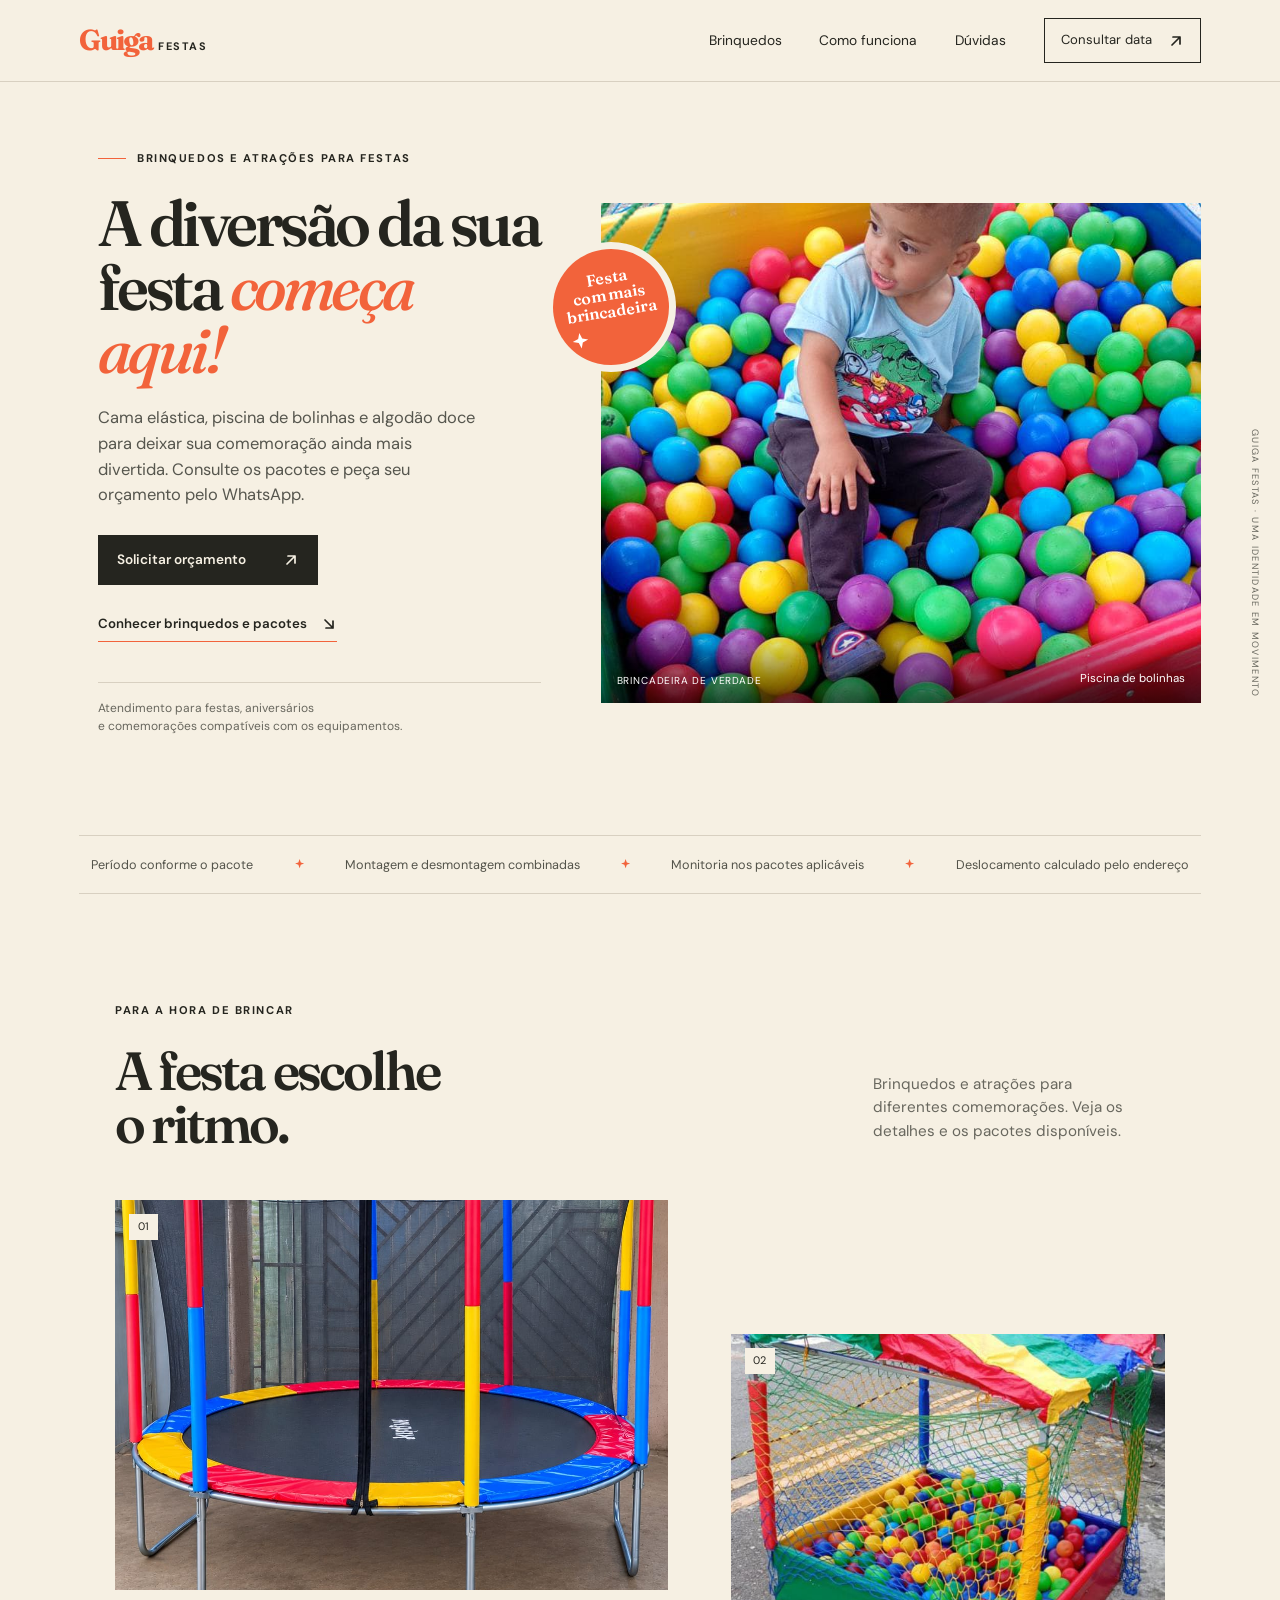
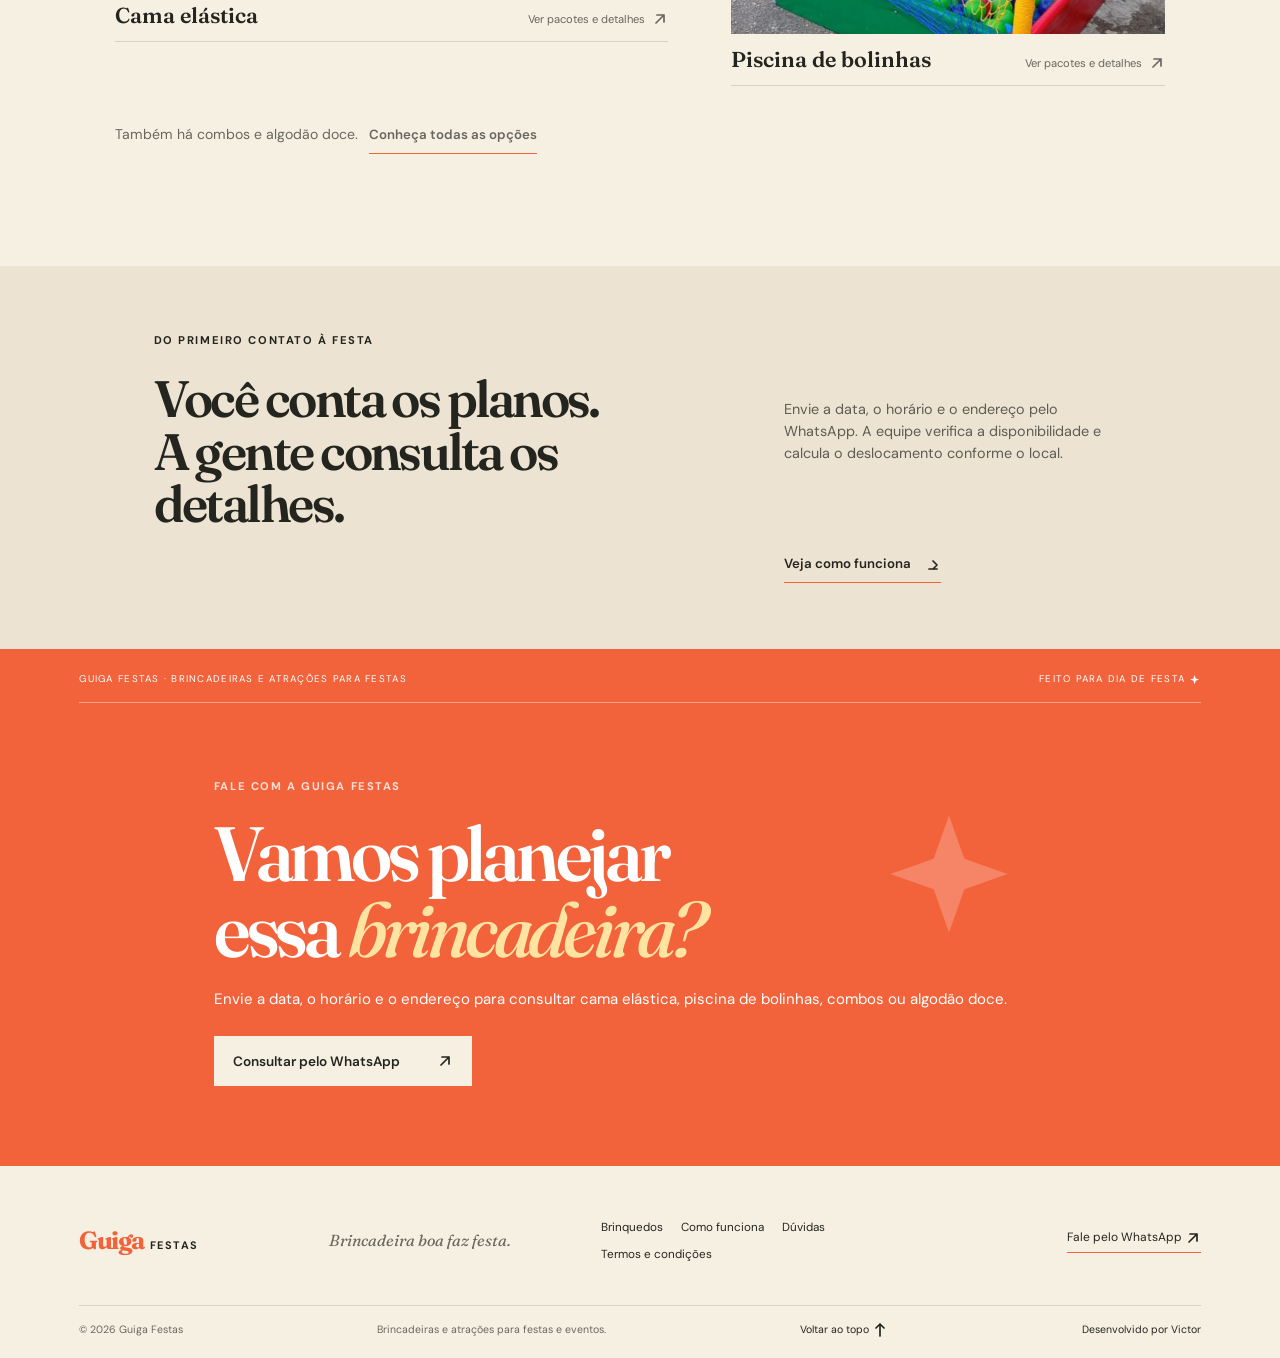
==== commit 792b3ba4: "Documenta o projeto e habilita métricas da Vercel" ====
--- a/index.html
+++ b/index.html
@@ -10,6 +10,7 @@
   <link rel="preconnect" href="https://fonts.gstatic.com" crossorigin>
   <link href="https://fonts.googleapis.com/css2?family=DM+Sans:wght@400;500;600;700&family=Fraunces:opsz,wght@9..144,500;9..144,600;9..144,700&display=swap" rel="stylesheet">
   <link rel="stylesheet" href="styles.css">
+  <script defer src="/_vercel/insights/script.js"></script>
   <script src="script.js" defer></script>
 </head>
 <body id="topo">
@@ -50,6 +51,6 @@
     <section class="home-process"><div><p class="eyebrow">Do primeiro contato à festa</p><h2>Você conta os planos.<br>A gente consulta os detalhes.</h2></div><p>Envie a data, o horário e o endereço pelo WhatsApp. A equipe verifica a disponibilidade e calcula o deslocamento conforme o local.</p><a class="text-link" href="como-funciona.html">Veja como funciona <svg class="ui-icon" viewBox="0 0 16 16" aria-hidden="true" focusable="false"><path d="M4 12 12 12M8 4l4 4-4 4"/></svg></a></section>
 <section class="closing" id="consultar"><div class="closing-top"><span>GUIGA FESTAS · BRINCADEIRAS E ATRAÇÕES PARA FESTAS</span><span>FEITO PARA DIA DE FESTA <svg class="star-mark" viewBox="0 0 16 16" aria-hidden="true" focusable="false"><path d="M8 1.5 9.7 6.3 14.5 8 9.7 9.7 8 14.5 6.3 9.7 1.5 8 6.3 6.3 8 1.5Z"/></svg></span></div><div class="closing-body"><p class="eyebrow">Fale com a Guiga Festas</p><h2>Vamos planejar<br>essa <em>brincadeira?</em></h2><p>Envie a data, o horário e o endereço para consultar cama elástica, piscina de bolinhas, combos ou algodão doce.</p><a class="button button-light" data-whatsapp="Quero pedir um orçamento" href="#">Consultar pelo WhatsApp <svg class="ui-icon" viewBox="0 0 16 16" aria-hidden="true" focusable="false"><path d="M4 12 12 4M5 4h7v7"/></svg></a><span class="closing-star" aria-hidden="true"><svg class="star-mark" viewBox="0 0 16 16" aria-hidden="true" focusable="false"><path d="M8 1.5 9.7 6.3 14.5 8 9.7 9.7 8 14.5 6.3 9.7 1.5 8 6.3 6.3 8 1.5Z"/></svg></span></div></section>
   </main>
-  <footer class="site-footer"><a class="wordmark footer-mark" href="index.html#inicio"><span>Guiga</span><small>Festas</small></a><p>Brincadeira boa faz festa.</p><nav aria-label="Links do rodapé"><a href="brinquedos.html">Brinquedos</a><a href="como-funciona.html">Como funciona</a><a href="duvidas.html">Dúvidas</a><a href="termos.html">Termos e condições</a></nav><a class="footer-contact" data-whatsapp="Quero pedir um orçamento" href="#">Fale pelo WhatsApp <svg class="ui-icon" viewBox="0 0 16 16" aria-hidden="true" focusable="false"><path d="M4 12 12 4M5 4h7v7"/></svg></a><div class="footer-bottom"><span>© <span id="current-year"></span> Guiga Festas</span><span>Brincadeiras e atrações para festas e eventos.</span><a href="#topo">Voltar ao topo <svg class="ui-icon" viewBox="0 0 16 16" aria-hidden="true" focusable="false"><path d="M8 14V2M4 6l4-4 4 4"/></svg></a></div></footer>
+  <footer class="site-footer"><a class="wordmark footer-mark" href="index.html#inicio"><span>Guiga</span><small>Festas</small></a><p>Brincadeira boa faz festa.</p><nav aria-label="Links do rodapé"><a href="brinquedos.html">Brinquedos</a><a href="como-funciona.html">Como funciona</a><a href="duvidas.html">Dúvidas</a><a href="termos.html">Termos e condições</a></nav><a class="footer-contact" data-whatsapp="Quero pedir um orçamento" href="#">Fale pelo WhatsApp <svg class="ui-icon" viewBox="0 0 16 16" aria-hidden="true" focusable="false"><path d="M4 12 12 4M5 4h7v7"/></svg></a><div class="footer-bottom"><span>© <span id="current-year"></span> Guiga Festas</span><span>Brincadeiras e atrações para festas e eventos.</span><a href="#topo">Voltar ao topo <svg class="ui-icon" viewBox="0 0 16 16" aria-hidden="true" focusable="false"><path d="M8 14V2M4 6l4-4 4 4"/></svg></a><a class="creator-credit" href="https://www.linkedin.com/in/v1ctordiniz/" target="_blank" rel="noopener noreferrer">Desenvolvido por Victor</a></div></footer>
 </body>
 </html>
--- a/styles.css
+++ b/styles.css
@@ -1,4 +1,4 @@
-:root{--paper:#f6f0e3;--ink:#25251f;--muted:#68675e;--orange:#f2633b;--coral:#e99779;--blue:#627aa6;--line:#d8d0c1;--serif:'Fraunces',Georgia,serif;--sans:'DM Sans',Arial,sans-serif}*{box-sizing:border-box}html{scroll-behavior:smooth;scroll-padding-top:88px}body{margin:0;background:var(--paper);color:var(--ink);font-family:var(--sans);font-size:16px;line-height:1.55}img{display:block;width:100%;height:100%;object-fit:cover}a{color:inherit;text-decoration:none}button{font:inherit}.skip-link{position:absolute;top:-50px;left:1rem;background:var(--ink);color:white;padding:.7rem;z-index:20}.skip-link:focus{top:1rem}.sr-only{position:absolute;width:1px;height:1px;padding:0;margin:-1px;overflow:hidden;clip:rect(0,0,0,0);white-space:nowrap;border:0}.site-header{height:82px;padding:0 6.2%;display:flex;align-items:center;justify-content:space-between;border-bottom:1px solid var(--line);position:relative;z-index:10;background:var(--paper)}.wordmark{display:flex;align-items:baseline;gap:.35rem;font-family:var(--serif);font-weight:700;letter-spacing:-.06em;font-size:1.8rem;color:var(--orange)}.wordmark small{font:700 .68rem var(--sans);letter-spacing:.14em;text-transform:uppercase;color:var(--ink)}.main-nav{display:flex;align-items:center;gap:2.35rem;font-size:.86rem}.main-nav>a:not(.nav-cta),.site-footer nav a{transition:color .2s}.main-nav>a:hover,.site-footer nav a:hover{color:var(--orange)}.nav-cta{border:1px solid var(--ink);padding:.72rem 1rem;display:flex;gap:1rem;align-items:center;font-size:.82rem}.ui-icon{display:inline-block;width:1rem;height:1rem;flex:none;vertical-align:middle;fill:none;stroke:currentColor;stroke-width:1.7;stroke-linecap:round;stroke-linejoin:round}.menu-toggle{display:none}.hero{position:relative;min-height:610px;padding:46px 6.2% 58px;display:grid;grid-template-columns:.87fr 1.13fr;gap:5.3%;align-items:center;max-width:1600px;margin:auto}.hero-copy{padding:22px 0 30px 4%}.eyebrow{font-size:.7rem;text-transform:uppercase;letter-spacing:.14em;font-weight:700;display:flex;align-items:center;gap:.7rem;margin:0 0 1.5rem}.eyebrow-line{width:28px;height:1px;background:var(--orange)}.hero h1,.section-heading h2,.about-copy h2,.steps h2,.gallery-heading h2,.faq h2,.closing h2{font:600 clamp(3rem,5vw,5.15rem)/.99 var(--serif);letter-spacing:-.055em;margin:0}.hero h1 em,.about-copy h2 em,.closing h2 em{font-weight:500;color:var(--orange)}.hero-intro{max-width:380px;font-size:1.03rem;color:#56564e;margin:1.5rem 0 1.7rem}.hero-actions{display:flex;align-items:center;gap:1.35rem;flex-wrap:wrap}.button{display:inline-flex;align-items:center;justify-content:space-between;gap:2.3rem;padding:.9rem 1.2rem;font-weight:600;font-size:.85rem;min-height:50px;transition:transform .2s,background .2s}.button:hover{transform:translateY(-2px)}.button-dark{background:var(--ink);color:var(--paper)}.button-dark:hover{background:var(--orange)}.text-link{display:inline-flex;align-items:center;gap:.9rem;border-bottom:1px solid var(--orange);padding:.45rem 0;font-size:.83rem;font-weight:600}.hero-note{border-top:1px solid var(--line);padding-top:1rem;margin-top:2.5rem;font-size:.75rem;line-height:1.5;color:var(--muted)}.hero-visual{height:500px;position:relative;background:#dfc3a4}.hero-visual>img{object-position:center 48%}.photo-caption{position:absolute;bottom:0;left:0;right:0;background:linear-gradient(transparent,rgba(0,0,0,.63));color:white;padding:2.5rem 1rem .9rem;display:flex;justify-content:space-between;align-items:end;font-size:.63rem;letter-spacing:.08em;text-transform:uppercase}.photo-caption span:last-child{text-transform:none;letter-spacing:0;font-size:.72rem}.image-stamp{position:absolute;left:-48px;top:30px;width:116px;height:116px;border-radius:50%;background:var(--orange);color:#fff;text-align:center;display:grid;place-content:center;font:600 1rem/1.05 var(--serif);transform:rotate(-9deg);box-shadow:0 0 0 7px var(--paper)}.image-stamp .star-mark{width:1.2rem;height:1.2rem;margin-top:6px;fill:currentColor}.hero-side-label{position:absolute;right:1.4%;top:46%;writing-mode:vertical-rl;font-size:.58rem;letter-spacing:.14em;color:var(--muted)}.service-strip{border-top:1px solid var(--line);border-bottom:1px solid var(--line);margin:0 6.2%;display:flex;justify-content:space-around;align-items:center;gap:1rem;padding:1rem 0;color:#53534a}.service-strip p{font-size:.79rem;margin:0}.service-strip .star-mark{color:var(--orange);width:.7rem;height:.7rem;flex:none;fill:currentColor}.section-wrap{max-width:1440px;margin:auto;padding-left:9%;padding-right:9%}.catalog{padding-top:118px;padding-bottom:125px}.section-heading{display:flex;align-items:end;justify-content:space-between;margin-bottom:3.1rem}.section-heading .eyebrow span,.steps-heading .eyebrow span,.gallery-heading .eyebrow span,.faq-intro .eyebrow span{color:var(--orange);margin-left:.5rem}.section-heading h2,.steps h2,.gallery-heading h2,.faq h2{font-size:clamp(2.8rem,4.2vw,4.2rem)}.section-lede{max-width:250px;margin:0 4% .4rem 0;color:var(--muted);font-size:.95rem}.product-feature{display:grid;grid-template-columns:1.3fr .7fr;gap:8%;align-items:center}.product-photo{display:block;position:relative;overflow:hidden;background:#d9c8b4}.product-photo img{transition:transform .6s cubic-bezier(.2,.7,.2,1)}.product-photo:hover img{transform:scale(1.035)}.feature-photo{height:470px}.feature-photo img{object-fit:contain;background:#d9c8b4}.photo-index{position:absolute;top:14px;left:14px;background:var(--paper);font-size:.68rem;padding:.3rem .55rem}.feature-info{padding:1rem 8% 0 0}.product-kicker{font-size:.68rem;color:var(--orange);text-transform:uppercase;letter-spacing:.12em;margin:0 0 .7rem}.product-info h3,.product-item h3{font:600 2.65rem/.98 var(--serif);letter-spacing:-.045em;margin:0}.feature-info>p:not(.product-kicker){font-size:.9rem;color:var(--muted);max-width:300px;margin:1.15rem 0 2rem}.product-bottom{border-top:1px solid var(--line);padding-top:1rem;display:grid;gap:1.2rem}.price{font-size:.72rem;color:var(--muted)}.price strong{display:block;color:var(--ink);font:600 1.4rem var(--serif);margin-top:.1rem}.arrow-link{display:flex;justify-content:space-between;align-items:center;font-weight:600;font-size:.79rem;border-bottom:1px solid var(--line);padding:.7rem 0;transition:color .2s}.arrow-link:hover{color:var(--orange)}.product-grid{display:grid;grid-template-columns:1fr 1fr;gap:5.5%;margin-top:100px;align-items:start}.product-item .product-photo{height:260px;margin-bottom:1.2rem}.product-balls{margin-top:54px}.product-combo{margin-top:0}.product-slide{margin-top:92px}.item-title{display:flex;justify-content:space-between;align-items:end;gap:.5rem}.item-title h3{font-size:1.65rem}.item-title .price{text-align:right;white-space:nowrap}.item-title .price strong{font-size:1.13rem}.product-item>p:not(.product-kicker){color:var(--muted);font-size:.81rem;min-height:44px}.product-item .arrow-link{font-size:.73rem}.package-list{list-style:none;padding:0;margin:1rem 0 .8rem;border-top:1px solid var(--line)}.package-list li{display:flex;justify-content:space-between;gap:.7rem;padding:.45rem 0;border-bottom:1px solid var(--line);font-size:.75rem}.package-list li strong{font:600 1rem var(--serif);white-space:nowrap}.price-note{font-size:.72rem;color:var(--muted);margin:2.2rem 0 0;border-top:1px solid var(--line);padding-top:.8rem}.about{background:#ece3d2;display:grid;grid-template-columns:1fr 1fr;min-height:580px}.about-photo{position:relative;min-height:580px}.about-photo img{object-position:center 45%}.about-photo .photo-caption{font-size:.63rem;letter-spacing:.12em}.about-copy{padding:100px 13% 90px 12%;position:relative;align-self:center}.about-copy h2{font-size:clamp(2.8rem,4.2vw,4.25rem)}.about-copy h2 em{color:var(--blue)}.about-copy>p:not(.eyebrow){font-size:.91rem;color:#5e5c53;max-width:420px;margin:1.3rem 0}.about-copy .text-link{margin-top:.6rem}.scribble{position:absolute;right:12%;bottom:12%;font:italic 1rem var(--serif);color:var(--orange);transform:rotate(9deg);line-height:1.08}.steps{padding-top:124px;padding-bottom:126px;display:grid;grid-template-columns:.8fr 1.2fr;gap:10%;align-items:start}.steps-list{list-style:none;padding:0;margin:0}.steps-list li{display:grid;grid-template-columns:58px 1fr 28px;gap:1rem;padding:1.55rem 0;border-top:1px solid var(--line);align-items:start}.steps-list li:last-child{border-bottom:1px solid var(--line)}.step-no{font:500 1.65rem var(--serif);color:var(--orange)}.steps-list h3{font:600 1.25rem var(--serif);margin:0}.steps-list p{font-size:.82rem;color:var(--muted);margin:.4rem 0 0;max-width:390px}.step-mark{color:var(--orange);display:flex;align-items:center;justify-content:center}.step-mark .ui-icon{width:1rem;height:1rem}.step-mark .star-mark{width:1rem;height:1rem;fill:currentColor}.party-gallery{position:relative;min-height:630px;background:#e8dcc8;padding:70px 9%;display:grid;grid-template-columns:1.05fr .9fr .92fr;gap:2.4%;align-items:center;overflow:hidden}.gallery-heading{align-self:start;padding-top:24px}.gallery-heading h2{font-size:clamp(2.5rem,3.4vw,3.5rem)}.gallery-heading>p:last-child{font-size:.82rem;color:var(--muted);margin-top:1.2rem}.party-gallery figure{margin:75px 0 0;position:relative}.party-gallery figure img{height:320px}.party-gallery .gallery-one img{height:385px}.party-gallery .gallery-three{margin-top:8px}.party-gallery figcaption{font-size:.63rem;color:var(--muted);padding-top:.5rem}.gallery-doodle{position:absolute;right:11%;top:30px;font:italic 1.1rem var(--serif);color:var(--orange);transform:rotate(8deg)}.faq{padding-top:120px;padding-bottom:130px;display:grid;grid-template-columns:.8fr 1.2fr;gap:11%}.faq-intro>p:not(.eyebrow){font-size:.85rem;color:var(--muted);max-width:290px;margin:1.2rem 0}.faq-intro .text-link{margin-top:.5rem}.faq-list details{border-top:1px solid var(--line)}.faq-list details:last-child{border-bottom:1px solid var(--line)}.faq-list summary{list-style:none;cursor:pointer;position:relative;padding:1.22rem 38px 1.22rem 0;font:600 1.08rem var(--serif)}.faq-list summary::-webkit-details-marker{display:none}.faq-list summary span:before,.faq-list summary span:after{content:"";position:absolute;right:5px;top:50%;width:16px;height:1px;background:var(--orange);transition:transform .2s}.faq-list summary span:after{transform:rotate(90deg)}.faq-list details[open] summary span:after{transform:rotate(0)}.faq-list details p{font-size:.83rem;color:var(--muted);max-width:540px;margin:0;padding:0 30px 1.35rem 0}.closing{background:var(--orange);color:#fff;padding:22px 6.2% 68px;position:relative;overflow:hidden}.closing-top{display:flex;justify-content:space-between;border-bottom:1px solid rgba(255,255,255,.4);padding-bottom:1rem;font-size:.61rem;letter-spacing:.13em}.closing-top .star-mark{width:.7rem;height:.7rem;vertical-align:middle;fill:currentColor}.closing-body{padding:75px 0 12px 12%;position:relative}.closing-body .eyebrow{color:rgba(255,255,255,.8);margin-bottom:1.3rem}.closing h2{font-size:clamp(3.2rem,6vw,5.9rem)}.closing h2 em{color:#ffe3a1}.closing-body>p:not(.eyebrow){margin:1.2rem 0 1.6rem;font-size:.94rem}.button-light{background:var(--paper);color:var(--ink)}.button-light:hover{background:#ffe3a1}.closing-star{position:absolute;right:16%;top:25%;width:9rem;height:9rem;fill:rgba(255,255,255,.22)}.closing-star .star-mark{width:100%;height:100%}.site-footer{padding:48px 6.2% 20px;display:grid;grid-template-columns:1fr 1.1fr 1.2fr 1.3fr;gap:1rem;align-items:center}.footer-mark{font-size:1.55rem}.site-footer>p{font:italic 1rem var(--serif);color:var(--muted)}.site-footer nav{display:flex;gap:1.1rem;font-size:.73rem}.footer-contact{justify-self:end;font-size:.75rem;border-bottom:1px solid var(--orange);padding-bottom:.35rem}.footer-bottom{grid-column:1/-1;border-top:1px solid var(--line);margin-top:1.4rem;padding-top:1rem;display:flex;justify-content:space-between;gap:1rem;color:var(--muted);font-size:.66rem}.footer-bottom a{color:var(--ink)}:focus-visible{outline:3px solid var(--blue);outline-offset:4px}
+:root{--paper:#f6f0e3;--ink:#25251f;--muted:#68675e;--orange:#f2633b;--coral:#e99779;--blue:#627aa6;--line:#d8d0c1;--serif:'Fraunces',Georgia,serif;--sans:'DM Sans',Arial,sans-serif}*{box-sizing:border-box}html{scroll-behavior:smooth;scroll-padding-top:88px}body{margin:0;background:var(--paper);color:var(--ink);font-family:var(--sans);font-size:16px;line-height:1.55}img{display:block;width:100%;height:100%;object-fit:cover}a{color:inherit;text-decoration:none}button{font:inherit}.skip-link{position:absolute;top:-50px;left:1rem;background:var(--ink);color:white;padding:.7rem;z-index:20}.skip-link:focus{top:1rem}.sr-only{position:absolute;width:1px;height:1px;padding:0;margin:-1px;overflow:hidden;clip:rect(0,0,0,0);white-space:nowrap;border:0}.site-header{height:82px;padding:0 6.2%;display:flex;align-items:center;justify-content:space-between;border-bottom:1px solid var(--line);position:relative;z-index:10;background:var(--paper)}.wordmark{display:flex;align-items:baseline;gap:.35rem;font-family:var(--serif);font-weight:700;letter-spacing:-.06em;font-size:1.8rem;color:var(--orange)}.wordmark small{font:700 .68rem var(--sans);letter-spacing:.14em;text-transform:uppercase;color:var(--ink)}.main-nav{display:flex;align-items:center;gap:2.35rem;font-size:.86rem}.main-nav>a:not(.nav-cta),.site-footer nav a{transition:color .2s}.main-nav>a:hover,.site-footer nav a:hover{color:var(--orange)}.nav-cta{border:1px solid var(--ink);padding:.72rem 1rem;display:flex;gap:1rem;align-items:center;font-size:.82rem}.ui-icon{display:inline-block;width:1rem;height:1rem;flex:none;vertical-align:middle;fill:none;stroke:currentColor;stroke-width:1.7;stroke-linecap:round;stroke-linejoin:round}.menu-toggle{display:none}.hero{position:relative;min-height:610px;padding:46px 6.2% 58px;display:grid;grid-template-columns:.87fr 1.13fr;gap:5.3%;align-items:center;max-width:1600px;margin:auto}.hero-copy{padding:22px 0 30px 4%}.eyebrow{font-size:.7rem;text-transform:uppercase;letter-spacing:.14em;font-weight:700;display:flex;align-items:center;gap:.7rem;margin:0 0 1.5rem}.eyebrow-line{width:28px;height:1px;background:var(--orange)}.hero h1,.section-heading h2,.about-copy h2,.steps h2,.gallery-heading h2,.faq h2,.closing h2{font:600 clamp(3rem,5vw,5.15rem)/.99 var(--serif);letter-spacing:-.055em;margin:0}.hero h1 em,.about-copy h2 em,.closing h2 em{font-weight:500;color:var(--orange)}.hero-intro{max-width:380px;font-size:1.03rem;color:#56564e;margin:1.5rem 0 1.7rem}.hero-actions{display:flex;align-items:center;gap:1.35rem;flex-wrap:wrap}.button{display:inline-flex;align-items:center;justify-content:space-between;gap:2.3rem;padding:.9rem 1.2rem;font-weight:600;font-size:.85rem;min-height:50px;transition:transform .2s,background .2s}.button:hover{transform:translateY(-2px)}.button-dark{background:var(--ink);color:var(--paper)}.button-dark:hover{background:var(--orange)}.text-link{display:inline-flex;align-items:center;gap:.9rem;border-bottom:1px solid var(--orange);padding:.45rem 0;font-size:.83rem;font-weight:600}.hero-note{border-top:1px solid var(--line);padding-top:1rem;margin-top:2.5rem;font-size:.75rem;line-height:1.5;color:var(--muted)}.hero-visual{height:500px;position:relative;background:#dfc3a4}.hero-visual>img{object-position:center 48%}.photo-caption{position:absolute;bottom:0;left:0;right:0;background:linear-gradient(transparent,rgba(0,0,0,.63));color:white;padding:2.5rem 1rem .9rem;display:flex;justify-content:space-between;align-items:end;font-size:.63rem;letter-spacing:.08em;text-transform:uppercase}.photo-caption span:last-child{text-transform:none;letter-spacing:0;font-size:.72rem}.image-stamp{position:absolute;left:-48px;top:30px;width:116px;height:116px;border-radius:50%;background:var(--orange);color:#fff;text-align:center;display:grid;place-content:center;font:600 1rem/1.05 var(--serif);transform:rotate(-9deg);box-shadow:0 0 0 7px var(--paper)}.image-stamp .star-mark{width:1.2rem;height:1.2rem;margin-top:6px;fill:currentColor}.hero-side-label{position:absolute;right:1.4%;top:46%;writing-mode:vertical-rl;font-size:.58rem;letter-spacing:.14em;color:var(--muted)}.service-strip{border-top:1px solid var(--line);border-bottom:1px solid var(--line);margin:0 6.2%;display:flex;justify-content:space-around;align-items:center;gap:1rem;padding:1rem 0;color:#53534a}.service-strip p{font-size:.79rem;margin:0}.service-strip .star-mark{color:var(--orange);width:.7rem;height:.7rem;flex:none;fill:currentColor}.section-wrap{max-width:1440px;margin:auto;padding-left:9%;padding-right:9%}.catalog{padding-top:118px;padding-bottom:125px}.section-heading{display:flex;align-items:end;justify-content:space-between;margin-bottom:3.1rem}.section-heading .eyebrow span,.steps-heading .eyebrow span,.gallery-heading .eyebrow span,.faq-intro .eyebrow span{color:var(--orange);margin-left:.5rem}.section-heading h2,.steps h2,.gallery-heading h2,.faq h2{font-size:clamp(2.8rem,4.2vw,4.2rem)}.section-lede{max-width:250px;margin:0 4% .4rem 0;color:var(--muted);font-size:.95rem}.product-feature{display:grid;grid-template-columns:1.3fr .7fr;gap:8%;align-items:center}.product-photo{display:block;position:relative;overflow:hidden;background:#d9c8b4}.product-photo img{transition:transform .6s cubic-bezier(.2,.7,.2,1)}.product-photo:hover img{transform:scale(1.035)}.feature-photo{height:470px}.feature-photo img{object-fit:contain;background:#d9c8b4}.photo-index{position:absolute;top:14px;left:14px;background:var(--paper);font-size:.68rem;padding:.3rem .55rem}.feature-info{padding:1rem 8% 0 0}.product-kicker{font-size:.68rem;color:var(--orange);text-transform:uppercase;letter-spacing:.12em;margin:0 0 .7rem}.product-info h3,.product-item h3{font:600 2.65rem/.98 var(--serif);letter-spacing:-.045em;margin:0}.feature-info>p:not(.product-kicker){font-size:.9rem;color:var(--muted);max-width:300px;margin:1.15rem 0 2rem}.product-bottom{border-top:1px solid var(--line);padding-top:1rem;display:grid;gap:1.2rem}.price{font-size:.72rem;color:var(--muted)}.price strong{display:block;color:var(--ink);font:600 1.4rem var(--serif);margin-top:.1rem}.arrow-link{display:flex;justify-content:space-between;align-items:center;font-weight:600;font-size:.79rem;border-bottom:1px solid var(--line);padding:.7rem 0;transition:color .2s}.arrow-link:hover{color:var(--orange)}.product-grid{display:grid;grid-template-columns:1fr 1fr;gap:5.5%;margin-top:100px;align-items:start}.product-item .product-photo{height:260px;margin-bottom:1.2rem}.product-balls{margin-top:54px}.product-combo{margin-top:54px}.product-slide{margin-top:92px}.item-title{display:flex;justify-content:space-between;align-items:end;gap:.5rem}.item-title h3{font-size:1.65rem}.item-title .price{text-align:right;white-space:nowrap}.item-title .price strong{font-size:1.13rem}.product-item>p:not(.product-kicker){color:var(--muted);font-size:.81rem;min-height:44px}.product-item .arrow-link{font-size:.73rem}.package-list{list-style:none;padding:0;margin:1rem 0 .8rem;border-top:1px solid var(--line)}.package-list li{display:flex;justify-content:space-between;gap:.7rem;padding:.45rem 0;border-bottom:1px solid var(--line);font-size:.75rem}.package-list li strong{font:600 1rem var(--serif);white-space:nowrap}.price-note{font-size:.72rem;color:var(--muted);margin:2.2rem 0 0;border-top:1px solid var(--line);padding-top:.8rem}.about{background:#ece3d2;display:grid;grid-template-columns:1fr 1fr;min-height:580px}.about-photo{position:relative;min-height:580px}.about-photo img{object-position:center 45%}.about-photo .photo-caption{font-size:.63rem;letter-spacing:.12em}.about-copy{padding:100px 13% 90px 12%;position:relative;align-self:center}.about-copy h2{font-size:clamp(2.8rem,4.2vw,4.25rem)}.about-copy h2 em{color:var(--blue)}.about-copy>p:not(.eyebrow){font-size:.91rem;color:#5e5c53;max-width:420px;margin:1.3rem 0}.about-copy .text-link{margin-top:.6rem}.scribble{position:absolute;right:12%;bottom:12%;font:italic 1rem var(--serif);color:var(--orange);transform:rotate(9deg);line-height:1.08}.steps{padding-top:124px;padding-bottom:126px;display:grid;grid-template-columns:.8fr 1.2fr;gap:10%;align-items:start}.steps-list{list-style:none;padding:0;margin:0}.steps-list li{display:grid;grid-template-columns:58px 1fr 28px;gap:1rem;padding:1.55rem 0;border-top:1px solid var(--line);align-items:start}.steps-list li:last-child{border-bottom:1px solid var(--line)}.step-no{font:500 1.65rem var(--serif);color:var(--orange)}.steps-list h3{font:600 1.25rem var(--serif);margin:0}.steps-list p{font-size:.82rem;color:var(--muted);margin:.4rem 0 0;max-width:390px}.step-mark{color:var(--orange);display:flex;align-items:center;justify-content:center}.step-mark .ui-icon{width:1rem;height:1rem}.step-mark .star-mark{width:1rem;height:1rem;fill:currentColor}.party-gallery{position:relative;min-height:630px;background:#e8dcc8;padding:70px 9%;display:grid;grid-template-columns:1.05fr .9fr .92fr;gap:2.4%;align-items:center;overflow:hidden}.gallery-heading{align-self:start;padding-top:24px}.gallery-heading h2{font-size:clamp(2.5rem,3.4vw,3.5rem)}.gallery-heading>p:last-child{font-size:.82rem;color:var(--muted);margin-top:1.2rem}.party-gallery figure{margin:75px 0 0;position:relative}.party-gallery figure img{height:320px}.party-gallery .gallery-one img{height:385px}.party-gallery .gallery-three{margin-top:8px}.party-gallery figcaption{font-size:.63rem;color:var(--muted);padding-top:.5rem}.gallery-doodle{position:absolute;right:11%;top:30px;font:italic 1.1rem var(--serif);color:var(--orange);transform:rotate(8deg)}.faq{padding-top:120px;padding-bottom:130px;display:grid;grid-template-columns:.8fr 1.2fr;gap:11%}.faq-intro>p:not(.eyebrow){font-size:.85rem;color:var(--muted);max-width:290px;margin:1.2rem 0}.faq-intro .text-link{margin-top:.5rem}.faq-list details{border-top:1px solid var(--line)}.faq-list details:last-child{border-bottom:1px solid var(--line)}.faq-list summary{list-style:none;cursor:pointer;position:relative;padding:1.22rem 38px 1.22rem 0;font:600 1.08rem var(--serif)}.faq-list summary::-webkit-details-marker{display:none}.faq-list summary span:before,.faq-list summary span:after{content:"";position:absolute;right:5px;top:50%;width:16px;height:1px;background:var(--orange);transition:transform .2s}.faq-list summary span:after{transform:rotate(90deg)}.faq-list details[open] summary span:after{transform:rotate(0)}.faq-list details p{font-size:.83rem;color:var(--muted);max-width:540px;margin:0;padding:0 30px 1.35rem 0}.closing{background:var(--orange);color:#fff;padding:22px 6.2% 68px;position:relative;overflow:hidden}.closing-top{display:flex;justify-content:space-between;border-bottom:1px solid rgba(255,255,255,.4);padding-bottom:1rem;font-size:.61rem;letter-spacing:.13em}.closing-top .star-mark{width:.7rem;height:.7rem;vertical-align:middle;fill:currentColor}.closing-body{padding:75px 0 12px 12%;position:relative}.closing-body .eyebrow{color:rgba(255,255,255,.8);margin-bottom:1.3rem}.closing h2{font-size:clamp(3.2rem,6vw,5.9rem)}.closing h2 em{color:#ffe3a1}.closing-body>p:not(.eyebrow){margin:1.2rem 0 1.6rem;font-size:.94rem}.button-light{background:var(--paper);color:var(--ink)}.button-light:hover{background:#ffe3a1}.closing-star{position:absolute;right:16%;top:25%;width:9rem;height:9rem;fill:rgba(255,255,255,.22)}.closing-star .star-mark{width:100%;height:100%}.site-footer{padding:48px 6.2% 20px;display:grid;grid-template-columns:1fr 1.1fr 1.2fr 1.3fr;gap:1rem;align-items:center}.footer-mark{font-size:1.55rem}.site-footer>p{font:italic 1rem var(--serif);color:var(--muted)}.site-footer nav{display:flex;gap:1.1rem;font-size:.73rem}.footer-contact{justify-self:end;font-size:.75rem;border-bottom:1px solid var(--orange);padding-bottom:.35rem}.footer-bottom{grid-column:1/-1;border-top:1px solid var(--line);margin-top:1.4rem;padding-top:1rem;display:flex;justify-content:space-between;gap:1rem;color:var(--muted);font-size:.66rem}.footer-bottom a{color:var(--ink)}:focus-visible{outline:3px solid var(--blue);outline-offset:4px}
 @media(max-width:1000px){.hero{padding-left:5%;padding-right:5%;gap:4%;grid-template-columns:.9fr 1.1fr;min-height:560px}.hero-visual{height:440px}.hero-copy{padding-left:1%}.hero h1{font-size:clamp(3rem,6vw,4.3rem)}.hero-side-label{display:none}.section-wrap{padding-left:7%;padding-right:7%}.product-grid{gap:3%}.item-title{display:block}.item-title .price{text-align:left;display:block;margin-top:.5rem}.party-gallery{padding-left:6%;padding-right:6%;grid-template-columns:.95fr 1fr 1fr}.party-gallery figure img{height:270px}.party-gallery .gallery-one img{height:330px}.site-footer{grid-template-columns:1fr 1fr}.site-footer nav{justify-content:flex-start}.footer-contact{justify-self:start}.footer-bottom{flex-wrap:wrap}}
 @media(max-width:700px){html{scroll-padding-top:68px}.site-header{height:68px;padding:0 5%}.wordmark{font-size:1.55rem}.menu-toggle{display:block;border:0;background:none;width:46px;height:46px;position:relative;z-index:12;cursor:pointer}.menu-lines,.menu-lines:before,.menu-lines:after{position:absolute;width:21px;height:1.5px;background:var(--ink);left:12px;top:22px;content:"";transition:transform .2s}.menu-lines:before{left:0;top:-6px}.menu-lines:after{left:0;top:6px}.menu-toggle[aria-expanded=true] .menu-lines{background:transparent}.menu-toggle[aria-expanded=true] .menu-lines:before{transform:translateY(6px) rotate(45deg)}.menu-toggle[aria-expanded=true] .menu-lines:after{transform:translateY(-6px) rotate(-45deg)}.main-nav{display:none;position:absolute;left:0;right:0;top:68px;background:var(--paper);border-bottom:1px solid var(--line);padding:1rem 5% 1.4rem;align-items:stretch;gap:0;flex-direction:column}.main-nav.is-open{display:flex}.main-nav>a:not(.nav-cta){padding:.88rem 0;border-bottom:1px solid var(--line)}.nav-cta{margin-top:1rem;justify-content:space-between}.hero{display:flex;flex-direction:column;align-items:stretch;padding:38px 5% 38px;gap:1.8rem}.hero-copy{padding:0}.hero .eyebrow{margin-bottom:1rem}.hero h1{font-size:clamp(3.25rem,12vw,4.7rem);max-width:550px}.hero-intro{font-size:.94rem;margin:1.15rem 0 1.3rem;max-width:440px}.hero-actions{gap:1rem}.button{min-height:48px}.hero-note{display:none}.hero-visual{height:380px;margin-left:8%;}.image-stamp{width:94px;height:94px;left:-32px;top:18px;font-size:.82rem;box-shadow:0 0 0 5px var(--paper)}.photo-caption{padding:2.3rem .65rem .65rem;font-size:.55rem}.photo-caption span:last-child{font-size:.62rem}.service-strip{margin:0 5%;justify-content:center;flex-wrap:wrap;overflow:visible;gap:.65rem .85rem;padding:.9rem 0;white-space:normal}.service-strip p{font-size:.66rem}.service-strip span{font-size:.58rem}.section-wrap{padding-left:6%;padding-right:6%}.catalog{padding-top:78px;padding-bottom:78px}.section-heading{display:block;margin-bottom:2rem}.section-heading h2,.steps h2,.gallery-heading h2,.faq h2{font-size:clamp(2.8rem,10vw,3.6rem)}.section-lede{margin:1.1rem 0 0;max-width:300px}.product-feature{grid-template-columns:1fr;gap:1.2rem}.feature-photo{height:340px}.feature-photo img{object-fit:contain;background:#d9c8b4}.feature-info{padding:0}.product-info h3{font-size:2.5rem}.feature-info>p:not(.product-kicker){margin:.8rem 0 1.2rem}.product-bottom{grid-template-columns:1fr 1.3fr;align-items:center;gap:1rem}.product-grid{grid-template-columns:1fr;gap:3rem;margin-top:62px}.product-balls,.product-slide{margin-top:0}.product-item .product-photo{height:200px;margin-bottom:.85rem}.product-combo{margin-top:0}.item-title{display:block}.item-title h3{font-size:1.45rem}.item-title .price{margin-top:.4rem}.item-title .price strong{display:inline;margin-left:.2rem;font-size:1rem}.product-item>p:not(.product-kicker){font-size:.76rem;min-height:56px;margin:.6rem 0}.product-item .arrow-link{font-size:.68rem}.price-note{line-height:1.5;margin-top:1.6rem}.about{grid-template-columns:1fr}.about-photo{min-height:420px;height:420px}.about-photo img{object-position:center 55%}.about-copy{padding:60px 7% 72px}.about-copy h2{font-size:clamp(2.9rem,10vw,3.8rem)}.about-copy>p:not(.eyebrow){font-size:.86rem}.scribble{right:9%;bottom:17%}.steps{padding-top:80px;padding-bottom:80px;grid-template-columns:1fr;gap:2rem}.steps-list li{grid-template-columns:48px 1fr 22px;gap:.6rem;padding:1.15rem 0}.steps-list h3{font-size:1.12rem}.steps-list p{font-size:.78rem}.party-gallery{min-height:0;padding:60px 6%;grid-template-columns:1fr 1fr;gap:1rem}.gallery-heading{grid-column:1/-1;padding:0 0 .5rem}.gallery-heading>p:last-child{margin:.7rem 0 0}.party-gallery figure{margin:0}.party-gallery figure img,.party-gallery .gallery-one img{height:230px}.party-gallery .gallery-one{grid-column:1/-1;width:74%;}.party-gallery .gallery-two{margin-top:22px}.party-gallery .gallery-three{margin-top:0}.party-gallery figcaption{font-size:.57rem}.gallery-doodle{right:8%;top:34%;font-size:.9rem}.faq{padding-top:80px;padding-bottom:84px;grid-template-columns:1fr;gap:2rem}.faq-intro>p:not(.eyebrow){max-width:350px}.faq-list summary{font-size:1rem;padding:1rem 36px 1rem 0}.faq-list details p{font-size:.78rem}.closing{padding:18px 5% 52px}.closing-top{font-size:.49rem;gap:.5rem}.closing-top span:last-child{text-align:right}.closing-body{padding:62px 0 10px}.closing h2{font-size:clamp(3.1rem,11.5vw,4.4rem)}.closing-body>p:not(.eyebrow){max-width:280px;font-size:.84rem}.closing-star{right:2%;top:16%;width:5rem;height:5rem}.site-footer{padding:36px 6% 22px;grid-template-columns:1fr;gap:.7rem;text-align:center}.footer-mark{justify-self:center}.site-footer>p{font-size:.9rem;margin:.1rem 0}.site-footer nav{grid-column:1;justify-content:center;flex-wrap:wrap;gap:.75rem 1.1rem;margin:.35rem 0}.footer-contact{grid-column:1;justify-self:center}.footer-bottom{grid-column:1;margin-top:.8rem;display:grid;grid-template-columns:1fr;gap:.65rem;text-align:center;font-size:.68rem}.footer-bottom span:nth-child(2),.footer-bottom a{grid-column:1;grid-row:auto}}
 @media(max-width:390px){.hero h1{font-size:3.05rem}.hero-visual{height:320px}.hero-actions{align-items:flex-start;flex-direction:column}.product-item .product-photo{height:170px}.item-title h3{font-size:1.3rem}.product-item .arrow-link{font-size:.62rem}.party-gallery figure img,.party-gallery .gallery-one img{height:190px}}
@@ -71,3 +71,14 @@
 }
 
 .page-heading-compact{padding-top:56px;padding-bottom:24px}
+
+/* Revelações discretas e transição entre páginas */
+.scroll-reveal{opacity:0;transform:translateY(12px);transition:opacity .42s ease,transform .42s ease}
+.scroll-reveal.is-visible{opacity:1;transform:translateY(0)}
+body{animation:page-arrive .2s ease both}
+@keyframes page-arrive{from{opacity:.65}to{opacity:1}}
+body.page-leaving{opacity:0;transition:opacity .14s ease}
+@media(prefers-reduced-motion:reduce){body{animation:none!important;transition:none!important}.scroll-reveal{opacity:1;transform:none}}
+
+.creator-credit{color:var(--muted);font-size:.66rem;white-space:nowrap;transition:color .2s ease}
+.creator-credit:hover{color:var(--orange)}
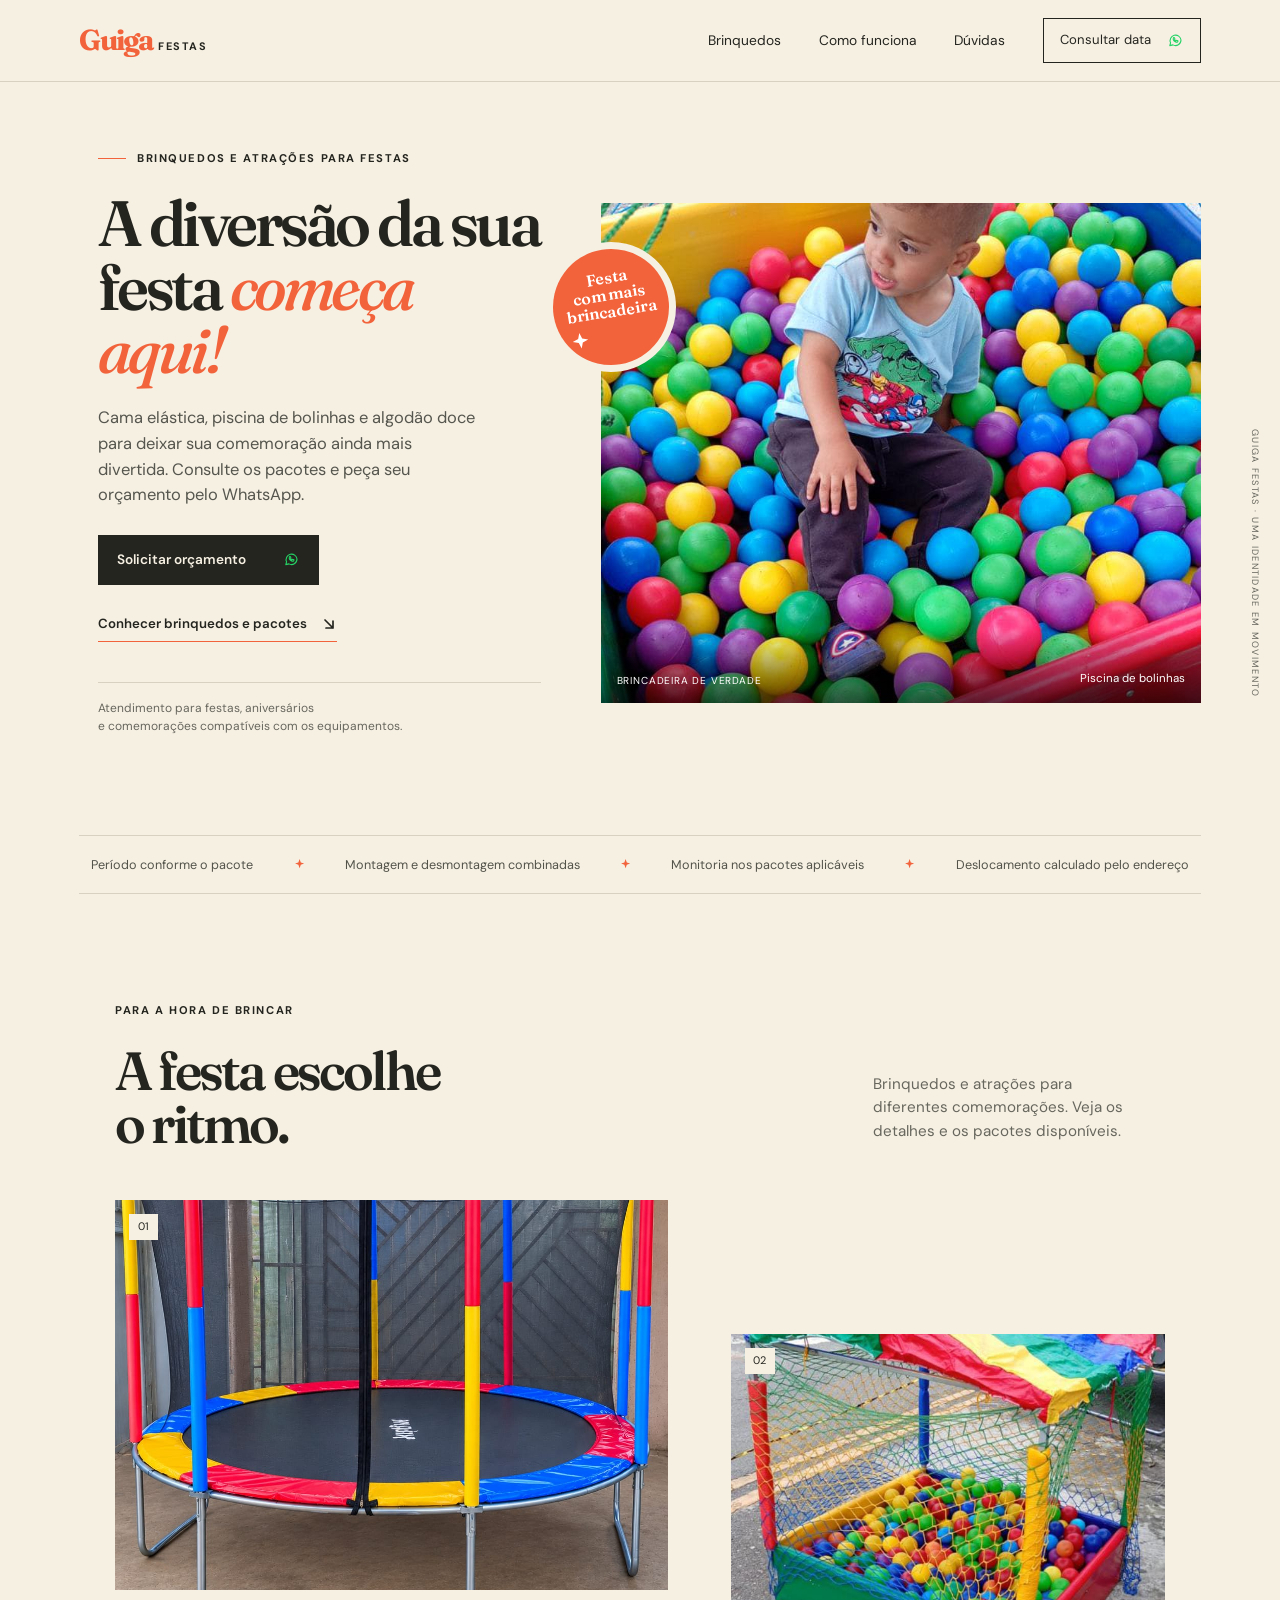
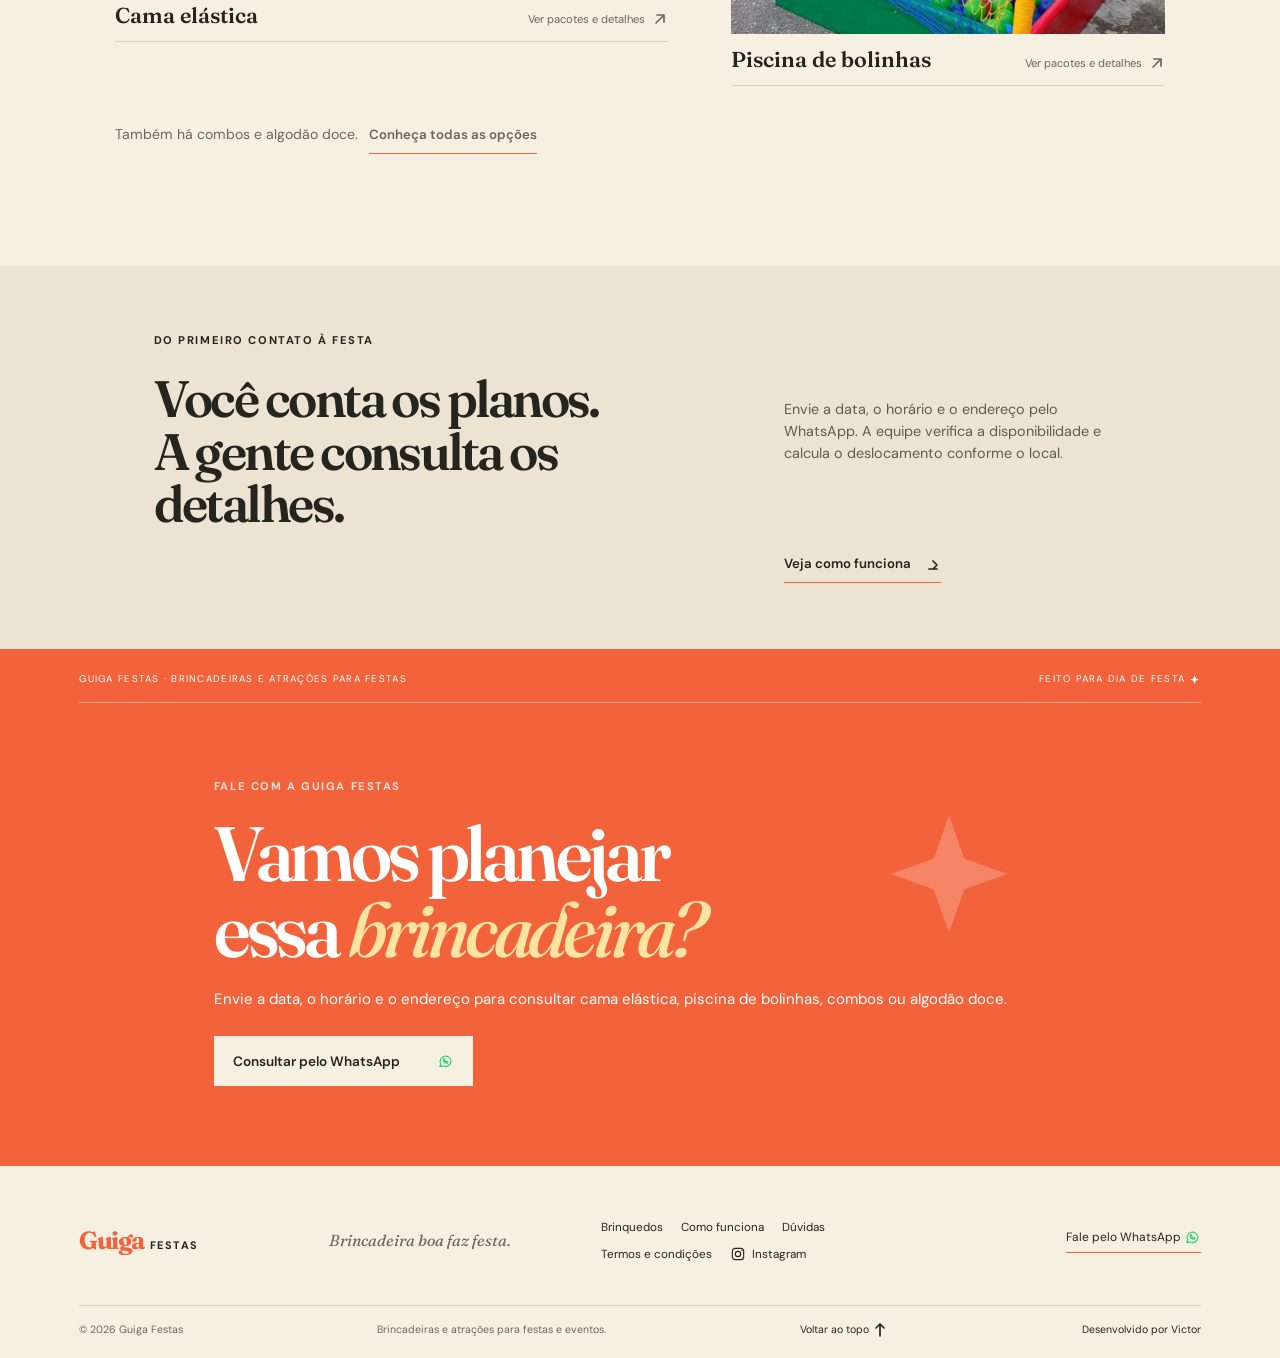
==== commit f4418be1: "Adiciona identidade social e ícones de contato Inclui favicon circular baseado na logo, prévia de co" ====
--- a/index.html
+++ b/index.html
@@ -5,10 +5,27 @@
   <meta name="viewport" content="width=device-width, initial-scale=1">
   <meta name="theme-color" content="#f6f0e3">
   <meta name="description" content="Cama elástica, piscina de bolinhas, combos e algodão doce para festas. Conheça as opções e solicite um orçamento à Guiga Festas.">
+  <link rel="canonical" href="https://guiga-festas-site.vercel.app/">
+  <meta property="og:locale" content="pt_BR">
+  <meta property="og:type" content="website">
+  <meta property="og:site_name" content="Guiga Festas">
+  <meta property="og:url" content="https://guiga-festas-site.vercel.app/">
+  <meta property="og:title" content="Guiga Festas — brinquedos e atrações para festas">
+  <meta property="og:description" content="Cama elástica, piscina de bolinhas, combos e algodão doce para festas. Conheça as opções e solicite um orçamento à Guiga Festas.">
+  <meta property="og:image" content="https://guiga-festas-site.vercel.app/assets/guiga-festas-compartilhamento.jpg">
+  <meta property="og:image:width" content="1200">
+  <meta property="og:image:height" content="630">
+  <meta property="og:image:alt" content="Logo da Guiga Festas em composição nas cores laranja e creme">
+  <meta name="twitter:card" content="summary_large_image">
+  <meta name="twitter:title" content="Guiga Festas — brinquedos e atrações para festas">
+  <meta name="twitter:description" content="Cama elástica, piscina de bolinhas, combos e algodão doce para festas. Conheça as opções e solicite um orçamento à Guiga Festas.">
+  <meta name="twitter:image" content="https://guiga-festas-site.vercel.app/assets/guiga-festas-compartilhamento.jpg">
   <title>Guiga Festas — brinquedos e atrações para festas</title>
   <link rel="preconnect" href="https://fonts.googleapis.com">
   <link rel="preconnect" href="https://fonts.gstatic.com" crossorigin>
   <link href="https://fonts.googleapis.com/css2?family=DM+Sans:wght@400;500;600;700&family=Fraunces:opsz,wght@9..144,500;9..144,600;9..144,700&display=swap" rel="stylesheet">
+  <link rel="icon" type="image/png" sizes="512x512" href="assets/favicon.png">
+  <link rel="apple-touch-icon" href="assets/favicon.png">
   <link rel="stylesheet" href="styles.css">
   <script defer src="/_vercel/insights/script.js"></script>
   <script src="script.js" defer></script>
@@ -20,7 +37,7 @@
     <button class="menu-toggle" aria-expanded="false" aria-controls="main-nav"><span class="menu-lines"></span><span class="sr-only">Abrir menu</span></button>
     <nav id="main-nav" class="main-nav" aria-label="Navegação principal">
       <a href="brinquedos.html">Brinquedos</a><a href="como-funciona.html">Como funciona</a><a href="duvidas.html">Dúvidas</a>
-      <a class="nav-cta" data-whatsapp="Quero pedir um orçamento" href="#">Consultar data <svg class="ui-icon" viewBox="0 0 16 16" aria-hidden="true" focusable="false"><path d="M4 12 12 4M5 4h7v7"/></svg></a>
+      <a class="nav-cta" data-whatsapp="Quero pedir um orçamento" href="#">Consultar data <svg class="whatsapp-icon" viewBox="0 0 24 24" aria-hidden="true" focusable="false"><path d="M20 11.5a7.8 7.8 0 0 1-11.5 6.9L4 19.5l1.1-4.1A7.8 7.8 0 1 1 20 11.5Z"/><path d="M9.1 8.2c.2-.4.4-.4.6-.4h.5c.2 0 .3.1.4.3l.7 1.6c.1.2.1.3 0 .5l-.5.6c-.1.1-.1.3 0 .4.3.5.9 1.2 1.6 1.6.2.1.3.1.4-.1l.6-.7c.1-.2.3-.2.5-.1l1.5.7c.2.1.3.2.3.4 0 .3-.2 1-.7 1.3-.4.3-.9.5-1.5.4-.7-.1-1.6-.5-2.6-1.3-.8-.7-1.5-1.6-1.8-2.4-.3-.7-.3-1.3-.1-1.8.1-.4.4-.8.6-1Z"/></svg></a>
     </nav>
   </header>
   <main id="conteudo">
@@ -29,7 +46,7 @@
         <p class="eyebrow"><span class="eyebrow-line"></span> Brinquedos e atrações para festas</p>
         <h1 id="hero-title">A diversão da sua festa <em>começa aqui!</em></h1>
         <p class="hero-intro">Cama elástica, piscina de bolinhas e algodão doce para deixar sua comemoração ainda mais divertida. Consulte os pacotes e peça seu orçamento pelo WhatsApp.</p>
-        <div class="hero-actions"><a class="button button-dark" data-whatsapp="Cama elástica, piscina de bolinhas, combo ou algodão doce" href="#">Solicitar orçamento <svg class="ui-icon" viewBox="0 0 16 16" aria-hidden="true" focusable="false"><path d="M4 12 12 4M5 4h7v7"/></svg></a><a class="text-link" href="brinquedos.html">Conhecer brinquedos e pacotes <svg class="ui-icon" viewBox="0 0 16 16" aria-hidden="true" focusable="false"><path d="M4 4 12 12M5 12h7V5"/></svg></a></div>
+        <div class="hero-actions"><a class="button button-dark" data-whatsapp="Cama elástica, piscina de bolinhas, combo ou algodão doce" href="#">Solicitar orçamento <svg class="whatsapp-icon" viewBox="0 0 24 24" aria-hidden="true" focusable="false"><path d="M20 11.5a7.8 7.8 0 0 1-11.5 6.9L4 19.5l1.1-4.1A7.8 7.8 0 1 1 20 11.5Z"/><path d="M9.1 8.2c.2-.4.4-.4.6-.4h.5c.2 0 .3.1.4.3l.7 1.6c.1.2.1.3 0 .5l-.5.6c-.1.1-.1.3 0 .4.3.5.9 1.2 1.6 1.6.2.1.3.1.4-.1l.6-.7c.1-.2.3-.2.5-.1l1.5.7c.2.1.3.2.3.4 0 .3-.2 1-.7 1.3-.4.3-.9.5-1.5.4-.7-.1-1.6-.5-2.6-1.3-.8-.7-1.5-1.6-1.8-2.4-.3-.7-.3-1.3-.1-1.8.1-.4.4-.8.6-1Z"/></svg></a><a class="text-link" href="brinquedos.html">Conhecer brinquedos e pacotes <svg class="ui-icon" viewBox="0 0 16 16" aria-hidden="true" focusable="false"><path d="M4 4 12 12M5 12h7V5"/></svg></a></div>
         <p class="hero-note">Atendimento para festas, aniversários<br>e comemorações compatíveis com os equipamentos.</p>
       </div>
       <div class="hero-visual">
@@ -49,8 +66,8 @@
       <p class="home-options-note">Também há combos e algodão doce. <a class="text-link" href="brinquedos.html">Conheça todas as opções</a></p>
     </section>
     <section class="home-process"><div><p class="eyebrow">Do primeiro contato à festa</p><h2>Você conta os planos.<br>A gente consulta os detalhes.</h2></div><p>Envie a data, o horário e o endereço pelo WhatsApp. A equipe verifica a disponibilidade e calcula o deslocamento conforme o local.</p><a class="text-link" href="como-funciona.html">Veja como funciona <svg class="ui-icon" viewBox="0 0 16 16" aria-hidden="true" focusable="false"><path d="M4 12 12 12M8 4l4 4-4 4"/></svg></a></section>
-<section class="closing" id="consultar"><div class="closing-top"><span>GUIGA FESTAS · BRINCADEIRAS E ATRAÇÕES PARA FESTAS</span><span>FEITO PARA DIA DE FESTA <svg class="star-mark" viewBox="0 0 16 16" aria-hidden="true" focusable="false"><path d="M8 1.5 9.7 6.3 14.5 8 9.7 9.7 8 14.5 6.3 9.7 1.5 8 6.3 6.3 8 1.5Z"/></svg></span></div><div class="closing-body"><p class="eyebrow">Fale com a Guiga Festas</p><h2>Vamos planejar<br>essa <em>brincadeira?</em></h2><p>Envie a data, o horário e o endereço para consultar cama elástica, piscina de bolinhas, combos ou algodão doce.</p><a class="button button-light" data-whatsapp="Quero pedir um orçamento" href="#">Consultar pelo WhatsApp <svg class="ui-icon" viewBox="0 0 16 16" aria-hidden="true" focusable="false"><path d="M4 12 12 4M5 4h7v7"/></svg></a><span class="closing-star" aria-hidden="true"><svg class="star-mark" viewBox="0 0 16 16" aria-hidden="true" focusable="false"><path d="M8 1.5 9.7 6.3 14.5 8 9.7 9.7 8 14.5 6.3 9.7 1.5 8 6.3 6.3 8 1.5Z"/></svg></span></div></section>
+<section class="closing" id="consultar"><div class="closing-top"><span>GUIGA FESTAS · BRINCADEIRAS E ATRAÇÕES PARA FESTAS</span><span>FEITO PARA DIA DE FESTA <svg class="star-mark" viewBox="0 0 16 16" aria-hidden="true" focusable="false"><path d="M8 1.5 9.7 6.3 14.5 8 9.7 9.7 8 14.5 6.3 9.7 1.5 8 6.3 6.3 8 1.5Z"/></svg></span></div><div class="closing-body"><p class="eyebrow">Fale com a Guiga Festas</p><h2>Vamos planejar<br>essa <em>brincadeira?</em></h2><p>Envie a data, o horário e o endereço para consultar cama elástica, piscina de bolinhas, combos ou algodão doce.</p><a class="button button-light" data-whatsapp="Quero pedir um orçamento" href="#">Consultar pelo WhatsApp <svg class="whatsapp-icon" viewBox="0 0 24 24" aria-hidden="true" focusable="false"><path d="M20 11.5a7.8 7.8 0 0 1-11.5 6.9L4 19.5l1.1-4.1A7.8 7.8 0 1 1 20 11.5Z"/><path d="M9.1 8.2c.2-.4.4-.4.6-.4h.5c.2 0 .3.1.4.3l.7 1.6c.1.2.1.3 0 .5l-.5.6c-.1.1-.1.3 0 .4.3.5.9 1.2 1.6 1.6.2.1.3.1.4-.1l.6-.7c.1-.2.3-.2.5-.1l1.5.7c.2.1.3.2.3.4 0 .3-.2 1-.7 1.3-.4.3-.9.5-1.5.4-.7-.1-1.6-.5-2.6-1.3-.8-.7-1.5-1.6-1.8-2.4-.3-.7-.3-1.3-.1-1.8.1-.4.4-.8.6-1Z"/></svg></a><span class="closing-star" aria-hidden="true"><svg class="star-mark" viewBox="0 0 16 16" aria-hidden="true" focusable="false"><path d="M8 1.5 9.7 6.3 14.5 8 9.7 9.7 8 14.5 6.3 9.7 1.5 8 6.3 6.3 8 1.5Z"/></svg></span></div></section>
   </main>
-  <footer class="site-footer"><a class="wordmark footer-mark" href="index.html#inicio"><span>Guiga</span><small>Festas</small></a><p>Brincadeira boa faz festa.</p><nav aria-label="Links do rodapé"><a href="brinquedos.html">Brinquedos</a><a href="como-funciona.html">Como funciona</a><a href="duvidas.html">Dúvidas</a><a href="termos.html">Termos e condições</a></nav><a class="footer-contact" data-whatsapp="Quero pedir um orçamento" href="#">Fale pelo WhatsApp <svg class="ui-icon" viewBox="0 0 16 16" aria-hidden="true" focusable="false"><path d="M4 12 12 4M5 4h7v7"/></svg></a><div class="footer-bottom"><span>© <span id="current-year"></span> Guiga Festas</span><span>Brincadeiras e atrações para festas e eventos.</span><a href="#topo">Voltar ao topo <svg class="ui-icon" viewBox="0 0 16 16" aria-hidden="true" focusable="false"><path d="M8 14V2M4 6l4-4 4 4"/></svg></a><a class="creator-credit" href="https://www.linkedin.com/in/v1ctordiniz/" target="_blank" rel="noopener noreferrer">Desenvolvido por Victor</a></div></footer>
+  <footer class="site-footer"><a class="wordmark footer-mark" href="index.html#inicio"><span>Guiga</span><small>Festas</small></a><p>Brincadeira boa faz festa.</p><nav aria-label="Links do rodapé"><a href="brinquedos.html">Brinquedos</a><a href="como-funciona.html">Como funciona</a><a href="duvidas.html">Dúvidas</a><a href="termos.html">Termos e condições</a><a class="footer-social" href="https://www.instagram.com/_guigafestas/" target="_blank" rel="noopener noreferrer" aria-label="Instagram da Guiga Festas, @_guigafestas"><svg class="instagram-icon" viewBox="0 0 24 24" aria-hidden="true" focusable="false"><rect x="3.5" y="3.5" width="17" height="17" rx="4.5"/><circle cx="12" cy="12" r="4"/><circle class="instagram-dot" cx="17.7" cy="6.5" r="1"/></svg><span>Instagram</span></a></nav><a class="footer-contact" data-whatsapp="Quero pedir um orçamento" href="#">Fale pelo WhatsApp <svg class="whatsapp-icon" viewBox="0 0 24 24" aria-hidden="true" focusable="false"><path d="M20 11.5a7.8 7.8 0 0 1-11.5 6.9L4 19.5l1.1-4.1A7.8 7.8 0 1 1 20 11.5Z"/><path d="M9.1 8.2c.2-.4.4-.4.6-.4h.5c.2 0 .3.1.4.3l.7 1.6c.1.2.1.3 0 .5l-.5.6c-.1.1-.1.3 0 .4.3.5.9 1.2 1.6 1.6.2.1.3.1.4-.1l.6-.7c.1-.2.3-.2.5-.1l1.5.7c.2.1.3.2.3.4 0 .3-.2 1-.7 1.3-.4.3-.9.5-1.5.4-.7-.1-1.6-.5-2.6-1.3-.8-.7-1.5-1.6-1.8-2.4-.3-.7-.3-1.3-.1-1.8.1-.4.4-.8.6-1Z"/></svg></a><div class="footer-bottom"><span>© <span id="current-year"></span> Guiga Festas</span><span>Brincadeiras e atrações para festas e eventos.</span><a href="#topo">Voltar ao topo <svg class="ui-icon" viewBox="0 0 16 16" aria-hidden="true" focusable="false"><path d="M8 14V2M4 6l4-4 4 4"/></svg></a><a class="creator-credit" href="https://www.linkedin.com/in/v1ctordiniz/" target="_blank" rel="noopener noreferrer">Desenvolvido por Victor</a></div></footer>
 </body>
 </html>
--- a/styles.css
+++ b/styles.css
@@ -82,3 +82,9 @@
 
 .creator-credit{color:var(--muted);font-size:.66rem;white-space:nowrap;transition:color .2s ease}
 .creator-credit:hover{color:var(--orange)}
+
+/* Ícones de canais de contato */
+.whatsapp-icon{color:#25d366;display:inline-block;width:1.05rem;height:1.05rem;flex:none;vertical-align:middle;fill:none;stroke:currentColor;stroke-width:1.55;stroke-linecap:round;stroke-linejoin:round}
+.footer-social{display:inline-flex;align-items:center;gap:.35rem}
+.instagram-icon{width:1rem;height:1rem;flex:none;fill:none;stroke:currentColor;stroke-width:1.7;stroke-linecap:round;stroke-linejoin:round}
+.instagram-dot{fill:currentColor;stroke:none}
